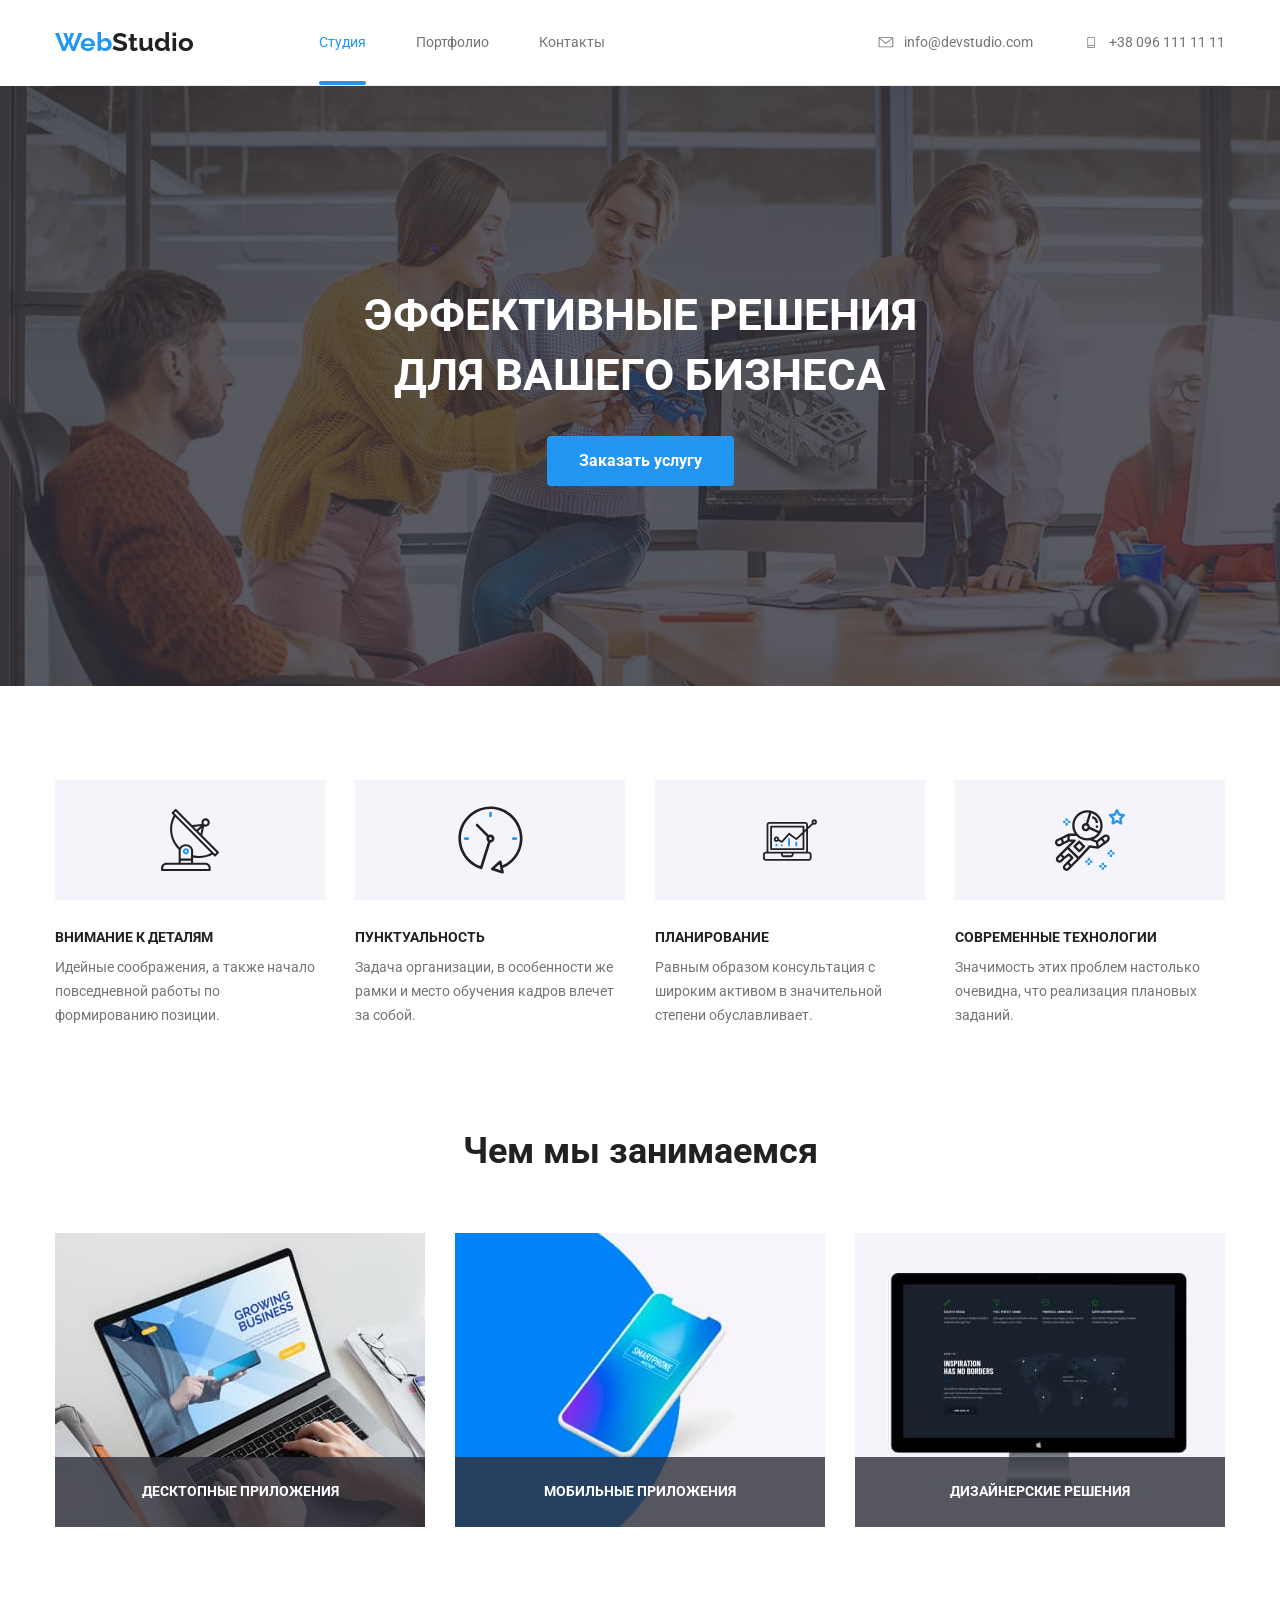
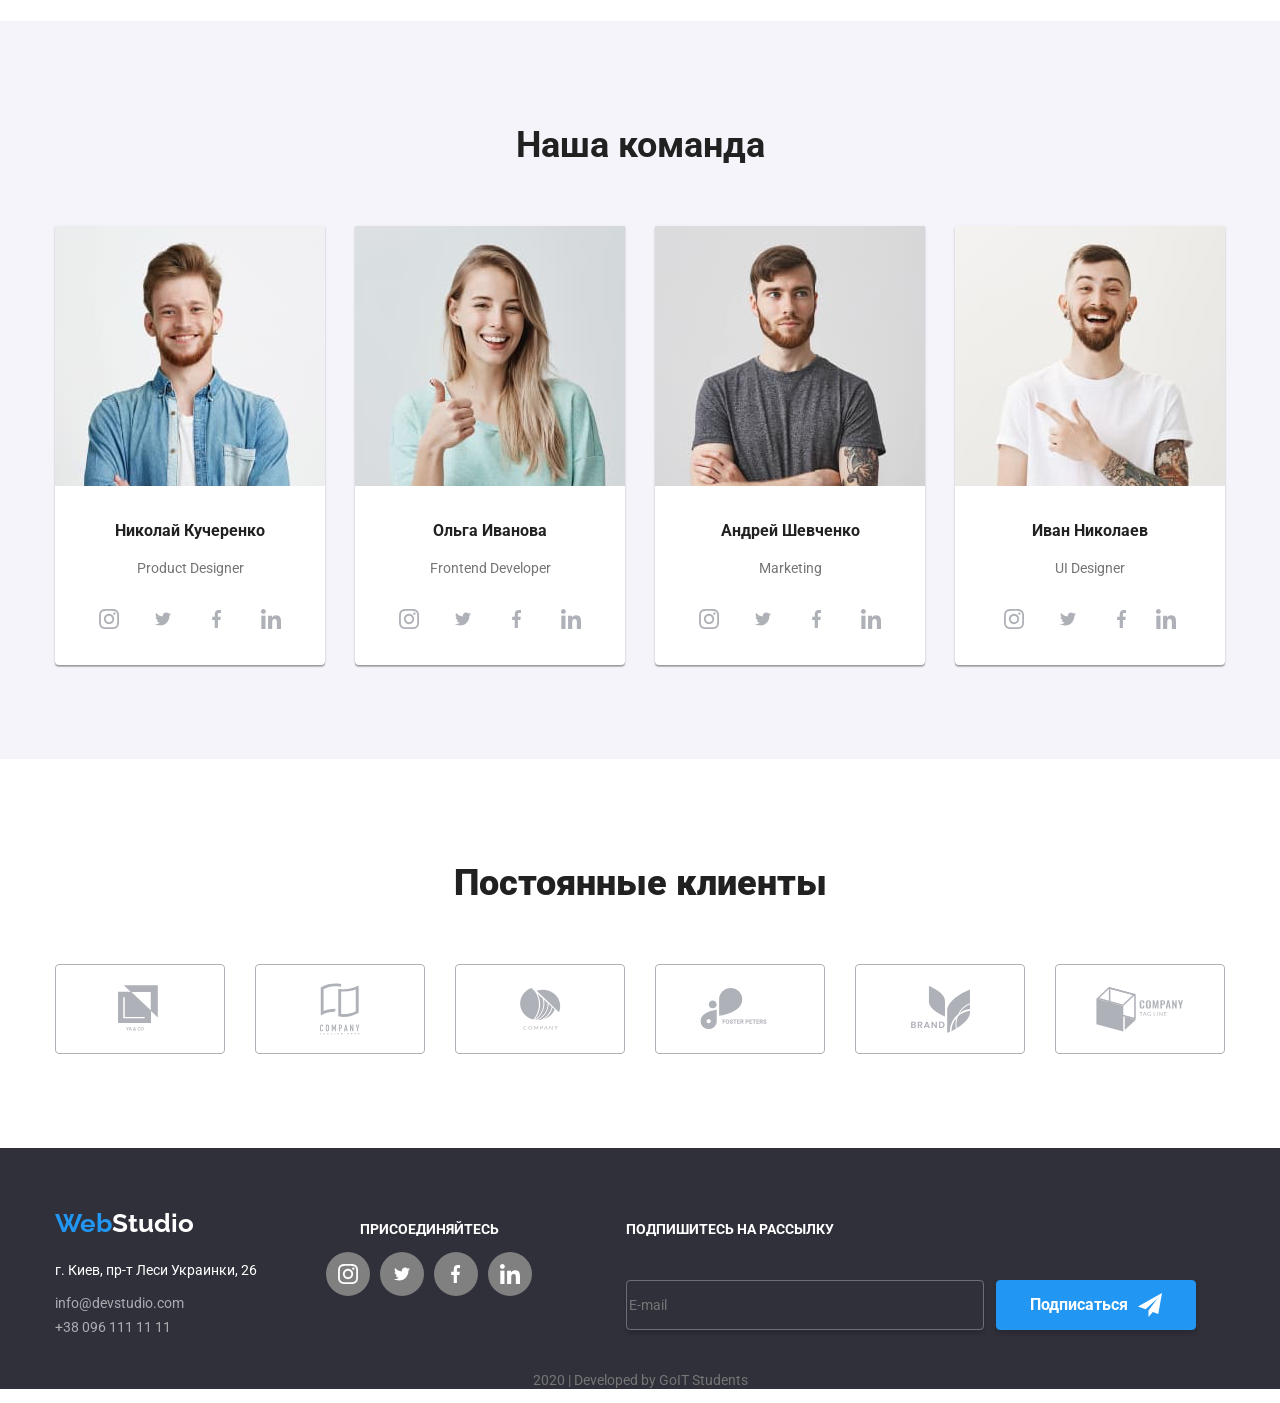
==== index.html @ fdffeb25 "Форма в футере Добавляет форму в футере" ====
<!DOCTYPE html>
<html lang="en">
<head>
<meta charset="UTF-8">
<title>Web Studio</title>

<link href="https://fonts.googleapis.com/css2?family=Raleway:wght@700&family=Roboto:wght@400;700&display=swap" rel="stylesheet"> 

<link rel="stylesheet" type="text/css" href="./css/normalize.css">

<link rel="stylesheet" type="text/css" href="./css/styles.css">

</head>
<body>
   <header>
            <div class="container">
                <nav class="main-nav">
                    <a href="#" class="logo-navigac"><span>Web</span>Studio</a>
                    <ul class="site-nav">
                    <li class="item"><a href="#" class="navigac current">Студия</a></li>
                    <li class="item"><a href="./portfolio.html" class="navigac">Портфолио</a></li>
                    <li class="item"><a href="#" class="navigac">Контакты</a></li>
                    </ul>
                  
                      <ul class="adres-nav">
                      <li class="adres-item"><a href ="mailto:info@devstudio.com" class="contact">
                          <svg width="16px" height="11px" class="icon-mail">
                        <use href="./images/symbol-defs.svg#envelope"></use>
                    </svg>
                          info@devstudio.com</a></li>
                      <li class="adres-item"><a href="tel:+380961111111" class="contact">
                          <svg width="16px" height="11px" class="icon-mail">
                        <use href="./images/symbol-defs.svg#smartphone"></use>
                    </svg>+38 096 111 11 11</a></li>
                      </ul>
                   
                </nav>
            </div>
  </header>


 <main>
    <section class="shapka">
        <h1 class="baner">Эффективные решения<br>для вашего бизнеса</h1>
        <a href="#" class="btn-start">Заказать услугу</a>
    </section>

                     <!-- наши преимущества -->
        <section> 
            <div class="container">
                <h2 class="title-advantage">Наши преимущества</h2>
                 <ul  class="advantages">
                    <li class="list-advantages">
                     <div class="fon-advantage">
                         <svg width="62px" height="70px">
                             <use href="./images/symbol-defs.svg#antenna"></use>
                         </svg>
                     </div>    
                    <p class="zaglawn title-advantages">Внимание к деталям</p>
                     <p class="text-pole">Идейные соображения,
                     а также начало повседневной работы по формированию позиции.
                     </p>
                    </li>
                    <li class="list-advantages">
                        <div class="fon-advantage">
                            <svg width="67px" height="70px">
                                <use href="./images/symbol-defs.svg#clock">
                                </use>
                            </svg>
                        </div>
                    <p class="zaglawn title-advantages">Пунктуальность</p>
                    <p class="text-pole">Задача организации,
                     в особенности же рамки и место обучения кадров влечет за собой.
                     </p>
                    </li>
                    <li class="list-advantages">
                        <div class="fon-advantage">
                            <svg width="70px" height="54px">
                                <use href="./images/symbol-defs.svg#diagram"></use>
                            </svg>
                        </div>
                     <p class="zaglawn title-advantages">Планирование</p>
                    <p class="text-pole">Равным образом консультация
                     с широким активом в значительной степени обуславливает.
                    </p>
                    </li>
                    <li class="list-advantages">
                        <div class="fon-advantage">
                            <svg width="70px" height="70px">
                                <use href="./images/symbol-defs.svg#astronaut"></use>
                            </svg>

                        </div>
                    <p class="zaglawn title-advantages">Современные технологии</p>
                     <p class="text-pole">Значимость этих проблем настолько очевидна,
                     что реализация плановых заданий.</p>
                     </li>
                 </ul>
            </div>     
        </section>
    
               
    <div class="container">
        <section class="rabota">
            <p class="title-section"><strong>Чем мы занимаемся</strong></p>
            <ul class="works">
           <li class="works-list">
                <img src="images/destop.jpg" alt="desktop"/>
                <h2 class="works-title">Десктопные приложения</h2>
            </li>  
            <li class="works-list">            
                <img src="images/mobi.jpg" alt="mobi"/>
                <h2 class="works-title">Мобильные приложения</h2>
            </li>
            <li class="works-list">
                <img src="images/dizain.jpg" alt="dizain">
                <h2 class="works-title">Дизайнерские решения</h2>
            </li>
            </ul>
        </section>    
    </div>
   
             <!--Сотрудники команда-->
        <section class="komanda">
            <p class="title-section"><strong>Наша команда</strong></p>
        <div class="container">
            <ul class="partner">
                <li class="partner-list">  
                    <div class="fon-partner">
                    <img src="images/djon.jpg" alt="Николай Кучеренко"/>
                    <h3 class="title-partner">Николай Кучеренко</h3>
                    <p class="social-links">Product Designer</p>
                       <ul class="seti">
                           <li class="partner-seti"><a href="#" class="fon-s">
                            <svg width="20px" height="20px" class="icon-partner">
                                <use href="./images/symbol-defs.svg#instagram"></use>
                            </svg>
                           </a></li>
                           <li class="partner-seti"><a href="#" class="fon-s"><svg width="20px" height="16px" class="icon-partner">
                            <use href="./images/symbol-defs.svg#twitter"></use>
                        </svg></a></li>
                           <li class="partner-seti"><a href="#" class="fon-s">
                            <svg width="10px" height="20px" class="icon-partner">
                                <use href="./images/symbol-defs.svg#facebook"></use>
                            </svg>
                           </a></li>
                           <li class="partner-seti"><a href="#" class="fon-s">
                            <svg width="20px" height="20px" class="icon-partner">
                                <use href="./images/symbol-defs.svg#linkedin"></use>
                            </svg>
                           </a></li>
                       </ul>
                    </div>
                </li>


                <li class="partner-list">
                    <div class="fon-partner">
                        <img src="images/marta.jpg" alt="Ольга Иванова"/>
                    <h3 class="title-partner">Ольга Иванова</h3>
                     <p class="social-links">Frontend Developer</p>
                     <ul class="seti">
                        <li class="partner-seti"><a href="#" class="fon-s">
                         <svg width="20px" height="20px" class="icon-partner">
                             <use href="./images/symbol-defs.svg#instagram"></use>
                         </svg>
                        </a></li>
                        <li class="partner-seti"><a href="#" class="fon-s"><svg width="20px" height="16px" class="icon-partner">
                         <use href="./images/symbol-defs.svg#twitter"></use>
                     </svg></a></li>
                        <li class="partner-seti"><a href="#" class="fon-s">
                         <svg width="10px" height="20px" class="icon-partner">
                             <use href="./images/symbol-defs.svg#facebook"></use>
                         </svg>
                        </a></li>
                        <li class="partner-seti"><a href="#" class="fon-s">
                         <svg width="20px" height="20px" class="icon-partner">
                             <use href="./images/symbol-defs.svg#linkedin"></use>
                         </svg>
                        </a></li>
                    </ul>
                    </div>
                </li>   
                <li class="partner-list">            
                <div class="fon-partner">
                    <img src="images/robert.jpg" alt="Андрей Шевченко"/>
                <h3 class="title-partner">Андрей Шевченко</h3>
                <p class="social-links">Marketing</p>
                <ul class="seti">
                    <li class="partner-seti"><a href="#" class="fon-s">
                     <svg width="20px" height="20px" class="icon-partner">
                         <use href="./images/symbol-defs.svg#instagram"></use>
                     </svg>
                    </a></li>
                    <li class="partner-seti"><a href="#" class="fon-s"><svg width="20px" height="16px" class="icon-partner">
                     <use href="./images/symbol-defs.svg#twitter"></use>
                 </svg></a></li>
                    <li class="partner-seti"><a href="#" class="fon-s">
                     <svg width="10px" height="20px" class="icon-partner">
                         <use href="./images/symbol-defs.svg#facebook"></use>
                     </svg>
                    </a></li>
                    <li class="partner-seti"><a href="#" class="fon-s">
                     <svg width="20px" height="20px" class="icon-partner">
                         <use href="./images/symbol-defs.svg#linkedin"></use>
                     </svg>
                    </a></li>
                </ul>
                </div>
                </li>
                <li class="partner-list">
                <div class="fon-partner">
                    <img src="images/martin.jpg" alt="Иван Николаев"/>
                <h3 class="title-partner">Иван Николаев</h3>
                <p class="social-links">UI Designer</p>
                <ul class="seti">
                    <li class="partner-seti">
                        <a href="#" class="fon-s">
                     <svg width="20px" height="20px">
                         <use href="./images/symbol-defs.svg#instagram"></use>
                     </svg>
                    </a></li>
                    <li class="partner-seti"><a href="#" class="fon-s"><svg width="20px" height="16px">
                     <use href="./images/symbol-defs.svg#twitter"></use>
                 </svg></a></li>
                    <li class="partner-seti"><a href="#" class="fon-s">
                     <svg width="10px" height="20px">
                         <use href="./images/symbol-defs.svg#facebook"></use>
                     </svg>
                    </a></li>
                    <li class="partnerseti"><a href="#" class="fon-s">
                     <svg width="20px" height="20px">
                         <use href="./images/symbol-defs.svg#linkedin"></use>
                     </svg>
                    </a></li>
                </ul>
                </div>
                </li>
            </ul>       
        </div>
        </section>


     <section class="klientu">
       <h4 class="title-section"><strong>Постоянные клиенты</strong></h4>
       <div class="container">
        <ul class="klientu-list">
            <li class="klientu-items"><a href="#" class="border-klientu"><svg width="44px" height="49px" class="color-klientu">
                <use href="./images/symbol-defs.svg#logo-1"></use>
            </svg>
            </a></li>
            <li class="klientu-items"><a href="#" class="border-klientu">
                <svg width="40px" height="52px" class="color-klientu">
                    <use href="./images/symbol-defs.svg#logo-2"></use>
                </svg>
            </a></li>
            <li class="klientu-items"><a href="#" class="border-klientu">
                <svg width="41px" height="42px" class="color-klientu">
                    <use href="./images/symbol-defs.svg#logo-3"></use>
                </svg>
            </a></li>
            <li class="klientu-items"><a href="#" class="border-klientu">
                <svg width="80px" height="42px" class="color-klientu">
                <use href="./images/symbol-defs.svg#logo-4"></use>
            </svg></a></li>
            <li class="klientu-items"><a href="#" class="border-klientu">
                <svg width="59px" height="47px" class="color-klientu">
                    <use href="./images/symbol-defs.svg#logo-5"></use>
                </svg>
            </a></li>
            <li class="klientu-items"><a href="#" class="border-klientu">
                <svg width="88px" height="45px" class="color-klientu">
                    <use href="./images/symbol-defs.svg#logo-6"></use>
                </svg>
            </a></li>
        </ul>
       </div>
                
    </section>
 </main>

     <footer>

    <div class="container">

    <div class="container-foter">
        <div>
               <a href="#" class="logo-footer"><span>Web</span>Studio</a>
        <address>
                <p class="podval">г. Киев, пр-т Леси Украинки, 26</p>
            <ul class="link-footer">
                <li><a href ="mailto:info@devstudio.com" class="adres-footer">info@devstudio.com</a>
                </li>    
                <li><a href="tel:+380961111111" class="adres-footer" >+38 096 111 11 11</a>
               </li>
            </ul>
        </address>
        </div>
            
        <div class="prisoedinenie">
            <p class="zaglawn">присоединяйтесь</p>
            <ul class="seti-footer">
                <li class="soc-seti"><a href="#" aria-label="instagram" class="link-seti">
                    <svg width="20px" height="20px" class="footer-seti">
                        <use href="./images/symbol-defs.svg#instagram"></use>
                    </svg>
                </a></li>
                <li class="soc-seti"><a href="#" aria-label="Twitter" class="link-seti"><svg width="20px" height="16px" class="footer-seti">
                    <use href="./images/symbol-defs.svg#twitter"></use>
                </svg></a></li>
                <li class="soc-seti"><a href="#" aria-label="Facebook" class="link-seti">
                    <svg width="10px" height="20px" class="footer-seti">
                        <use href="./images/symbol-defs.svg#facebook"></use>
                    </svg>
                </a></li>
                <li class="soc-seti"><a href="#" aria-label="linkedin" class="link-seti">
                    <svg width="20px" height="20px" class="footer-seti">
                        <use href="./images/symbol-defs.svg#linkedin"></use>
                    </svg>
                </a></li>
              </ul>
        </div>
        
    <div class="subscription">
        <p class="zaglawn">подпишитесь на рассылку</p>
        <p>
            <form class="footer-form">
                <input type="email" name="mail" id="mail" autocomplete="on" placeholder="E-mail" class="imput-mail">
                <button type="submit" class="button-form">Подписаться
                    <svg width="24px" height="24px" class="icon-form">
                        <use href="./images/symbol-defs.svg#icon-send"></use>
                    </svg>
                </button>
                
            </form>
            </p>
    </div>
            
        
      </div>
    </div>
          
            <p class="copirayt">2020 | Developed by GoIT Students</p>
    </footer>

 </body>
</html>
---- css/styles.css ----
:root {
    --primary-text-color: #212121;
    --primery-fon: #FFFFFF;
    --stile-text-color: #757575;
    --color-fon-button: #F5F4FA;
     --button-text-activ:#FFFFFF;
    --activ-button-color: #2196F3;
    --activ-text-color:  #2196F3;
    --footer-fon-color: #2F303A;
    --footer-text-color: #FFFFFF;
    --logo-color: #2196F3;
    --section-komanda-color: #F5F4FA;
    --color-adress-footer: rgba(255, 255, 255, 0.6);
    --text-fon: rgba(47, 48, 58, 0.8);  
    --color-zagolovka: #FFFFFF;
    --color-border: #EEEEEE;}
html {box-sizing: border-box;}
*, *::before, *::after {box-sizing: inherit;}


body { color: var(--primary-text-color);
font-family: Roboto, sans-serif;
font-size: 14px;
background-color: var(--primery-fon);
}


li {list-style: none;
    margin-left: 0;}

/*navigac*/

.navigac:hover, .navigac:focus,
.contact:hover, .contact:focus
{color: var(--activ-text-color);
fill: var(--activ-text-color)
     }

.site-nav .current {color: var(--activ-text-color);}  
  


.contact {display: flex;
    align-items: center;
    color: var(--stile-text-color);
    line-height: 1.14;
    fill: var(--stile-text-color);
    transition: fill 250ms cubic-bezier(0.4, 0, 0.2, 1),
    color 250ms cubic-bezier(0.4, 0, 0.2, 1);
           }
/*aktivnaya ssulka*/


.current:after {
   content: '';
position: absolute;
line-height: 80px;
bottom: 0;
left: 0;
width: 100%;
height: 4px;
background-color: var(--activ-text-color);
border-radius: 2px;}




.container {
    width: 1200px;
    margin-left: auto;
    margin-right: auto;
    padding-left: 15px;
    padding-right: 15px;
   }

/*ссылки навигации*/
.main-nav {display: flex;
align-items: center;
border-bottom: 1px solid #ECECEC;
}

img {display: block;}

span {color: var(--logo-color);}

/*nash logotip*/
.logo-navigac {font-family: Raleway, cursive;
    font-size: 26px;
    font-weight: bold;
    line-height: 1.19;
margin-right: 85px;}    


.site-nav {display: flex;
margin-top: 0;
margin-bottom: 0;
}


.site-nav .item + .item { margin-left: 50px;}

/* menu */ 
.navigac {
    position: relative;
    display: block;
    padding-top: 32px;
    padding-bottom: 32px;
    margin-top: 0;
    margin-bottom: 0;
    color: var(--stile-text-color);
line-height: 1.5;
transition: color 250ms cubic-bezier(0.4, 0, 0.2, 1);}

.adres-nav {display: flex;
margin-left: auto;
}

.adres-nav .adres-item + .adres-item {margin-left: 50px;}
.icon-mail {margin-right: 10px;}





.shapka {  max-width: 1600px;
    height: 600px;
    margin-left: auto; 
    margin-right: auto;
        text-align: center;
        background-image: linear-gradient(to right, rgba(47, 48, 58, 0.8), rgba(47, 48, 58, 0.8)), url(../images/Header.jpg);
        background-repeat: no-repeat;
        background-color: gray;
           }  



.baner {padding-top: 200px;
  margin-top: 0;
  margin-bottom: 0;
    font-size: 44px;
    line-height: 1.36;
    color: var(--button-text-activ);
    text-transform: uppercase;
   }   
 

     /*centralnaya knopka*/  
.btn-start {
display: inline-block;
background-color: var(--activ-button-color);
border-radius: 4px;
color: var(--footer-text-color);
padding: 10px 32px;
font-size: 16px;
font-weight: 700;
line-height: 1.9;
margin-top: 30px;
margin-bottom: 200px;}   


/* 4 preimyshestva */
.advantages {display: flex;
    padding-top: 94px;
    padding-left: 0;
justify-content: center;
margin: 0;}

.advantages .list-advantages + .list-advantages{ margin-left: 30px;}

.list-advantages {width: 270px; }

.fon-advantage {display: flex;
    height: 120px;
background-color: #F5F4FA;
align-items: center;
justify-content: center;}





.title-advantages {margin-top: 30px;
    margin-bottom: 0;
}

.zaglawn {
    font-weight: 700;
    text-transform: uppercase;
    line-height: 1.14;
          }

.text-pole {
            line-height: 1.7;
        color: var(--stile-text-color);
        margin-top: 10px;
        margin-bottom: 0;
         }          


/* fon 3 elementov na preimyshestvax*/
.rabota {text-align: center;}

.title-section   {
    margin-top: 94px;
    margin-bottom: 50px;

    font-size: 36px;
       display: inline-block;
    line-height: 1.7;
    }   

.works { display: flex; justify-content: center;
padding-left: 0;
margin-top: 0;
margin-bottom: 94px;}


.works .works-list + .works-list {margin-left: 30px;}

.works-list {
    width: 370px;
    position: relative;
}


.works-title {
    position: absolute;
    bottom: 0;
    color: var(--button-text-activ);
    background-color: var(--text-fon);
   padding-top: 27px;
padding-bottom: 27px;
width: 100%;
margin: 0;
text-transform: uppercase;
font-weight: 700;
line-height: 1.14;
font-size: 14px;
}

/* komanda 4 elementa*/

.komanda {background-color: var(--section-komanda-color);
 text-align: center; }

.partner {display: flex;
    justify-content: center;
  padding-bottom: 94px;
margin-top: 0;
margin-bottom: 0;
padding-left: 0;} 

.fon-partner {background-color: var(--primery-fon);
    box-shadow: 0px 2px 1px rgba(0, 0, 0, 0.2), 0px 1px 1px rgba(0, 0, 0, 0.14), 0px 1px 3px rgba(0, 0, 0, 0.12);
    border-radius: 0px 0px 4px 4px;} 

.partner .partner-list + .partner-list {
    margin-left: 30px;
}

.title-partner { display: inline-block;
    margin-top: 30px;
    margin-bottom: 0;
    
font-size: 16px;
line-height: 1.9;}

.social-links { margin-top: 10px;
    margin-bottom: 16px;
     line-height: 1.8; 
    color: var(--stile-text-color);}

.seti {display: flex;
     padding-left: 0;
     padding-bottom: 24px;
    justify-content: center;}
.seti .partner-seti + .partner-seti {margin-left: 10px;}

.fon-s {display: flex;
    height: 44px;
    width: 44px;
    background-color: inherit;
    background-size: 20px;
    background-repeat: no-repeat;
    background-position: center;
    border-radius: 50%;
   justify-content: center;
align-items: center;
fill: #AFB1B8;
transition: background-color 250ms cubic-bezier(0.4, 0, 0.2, 1),
fill 250ms cubic-bezier(0.4, 0, 0.2, 1);}

.fon-s:hover,
.fon-s:focus {background: var(--activ-button-color);
fill: #FFFFFF;}

/*.fon-s {fill: #AFB1B8;}*/


/* postoyannue klientu */

.klientu {text-align: center;}

.klientu-list {display: flex;
     margin-top: 0;
margin-bottom: 94px;
padding-left: 0;
justify-content: center;}

.klientu-list .klientu-items + .klientu-items {margin-left: 30px;}

.border-klientu {
    fill: #afb1b8;
    display: flex;
    width: 170px;
height: 90px;
border: 1px solid #AFB1B8;
border-radius: 4px;
justify-content: center;
align-items: center;
transition: fill 250ms cubic-bezier(0.4, 0, 0.2, 1);
}
.border-klientu:hover,
.border-klientu:focus {
    border: 1px solid var( --activ-text-color);
    fill: var( --activ-text-color);}



/* footer*/
footer {font-family: Roboto;
    color: var(--footer-text-color);
    background-color: var(--footer-fon-color);
     font-size: 14px;
  line-height: 1.19;
  padding-top: 60px;
      }

.container-foter {display: flex;
}    

address {font-style: inherit;}

.podval {margin-top: 20px;
margin-bottom: 0;
line-height: 1.7;}

.link-footer {padding-left: 0;
    margin-top: 9px;
}
  
/*footer prisoedinenie*/
.prisoedinenie {margin-left: 69px;
text-align: center;}

.seti-footer {display: flex;
padding-left: 0;}
.seti-footer .soc-seti + .soc-seti {margin-left: 10px;}

.link-seti {
    display: flex;
    height: 44px;
    width: 44px;
    background-color: gray;
    background-size: 20px;
    background-repeat: no-repeat;
     border-radius: 50%;
     justify-content: center;
     align-items: center;
     transition: background-color 250ms cubic-bezier(0.4, 0, 0.2, 1);
     }
  
.link-seti:hover {
    background-color: var(--activ-button-color);}


.logo-footer {
    color: var(--footer-text-color);
    font-family: Raleway;
    font-style: normal;
    font-weight: bold;
    font-size: 26px;
   }

.adres-footer {color: var(--color-adress-footer) ; 
    line-height: 1.7; 
         } 

.soc-seti > a {color: var(--color-adress-footer);}

.footer-seti {fill: #FFFFFF}
 
.copirayt {
       color: var(--stile-text-color); 
text-align: center;
}

/*  subscription  footer*/

.footer-form {
    display: flex;
    justify-content: center;
    align-items: center;}

.subscription
{display: flex;
flex-direction: column;
margin-left: 94px;}

.button-form {display: flex;
    width: 200px; height: 50px;
    font-size: 16px;
    font-weight: 700;
color: var(--button-text-activ) ;
 background-color: var(--activ-button-color);
 border: 1px solid var(--activ-button-color);
border-radius: 4px; 
align-items: center;
justify-content: center;
box-shadow: 0px 4px 4px rgba(0, 0, 0, 0.15);}




.imput-mail {
    width: 358px;
    height: 50px;
    background-color: inherit;
border: 1px solid rgba(255, 255, 255, 0.3);
border-radius: 4px;
box-shadow: 0px 4px 4px rgba(0, 0, 0, 0.15);
margin-right: 12px;
color: var(--button-text-activ);
}

.icon-form {margin-left: 10px;}

      /* Vkladka Portfolio*/



.button 
        {display: inline-block;
        background-color: var(--color-fon-button);
        border-radius: 4px;
         padding: 6px 22px;
         font-size: 16px;
         font-weight: 500;
         line-height: 1.6;
        transition:  background-color  250ms cubic-bezier(0.4, 0, 0.2, 1),
        color 250ms cubic-bezier(0.4, 0, 0.2, 1);}

.button:hover,
.button:focus {
    background-color: var(--activ-button-color);
    color: var(--button-text-activ);
           }         

.vse-knopki{display: flex;
justify-content: center;
margin-bottom: 50px;
margin-top: 0;
margin-top: 94px;}

.vse-knopki .list-vse + .list-vse {margin-left: 8px;}

.title-galeri, .title-advantage {margin: 0;
height: 0;
color: transparent;}

.galeri {display: flex;
    flex-wrap: wrap;
    padding-left: 0;
    margin-top: 0;
    margin-bottom: 94px;
    justify-content: center;
}

.galeri-list {
    position: relative;
    width: 370px;
margin-bottom: 30px;
margin-right: 30px;
}



.galeri-list:nth-child(3n) {margin-right: 0;}
.galeri-list:nth-last-child(-n+3) {margin-bottom: 0;}

.cart-content {  
     border-bottom: 1px solid var(--color-border);
     border-left: 1px solid var(--color-border);
     border-right: 1px solid var(--color-border);
     padding: 20px 24px;  }

     

.cart-content:hover {
    box-shadow: 1px 4px 6px rgba(0, 0, 0, 0.16), 0px 4px 4px rgba(0, 0, 0, 0.06), 0px 1px 1px rgba(0, 0, 0, 0.12);}



.image-container {
    width: 370px;
    position: relative;
    overflow: hidden;
    
}

.text-box {
      position: absolute;
    left: 0;
   top: 100%;
   margin: 0;
   width: 100%;
   height: 100%;
   padding: 63px 24px;
   bottom: 0;
   color:#FFFFFF;
   background-color: #2196F3;
font-size: 18px;
font-weight: normal;
line-height: 1.56;
transition: transform 250ms cubic-bezier(0.4, 0, 0.2, 1);
}

.title-box {margin-top: 0;
    margin-bottom: 4px;
    font-size: 18px;
    line-height: 2;
        }



.galeri-link:hover .text-box {transform: translateY(-100%);} 
    
    
.subtitle {margin-top: 0;
    margin-bottom: 0;
     line-height: 1.9;
       color: var(--stile-text-color);
font-size: 16px;
font-weight: normal;}
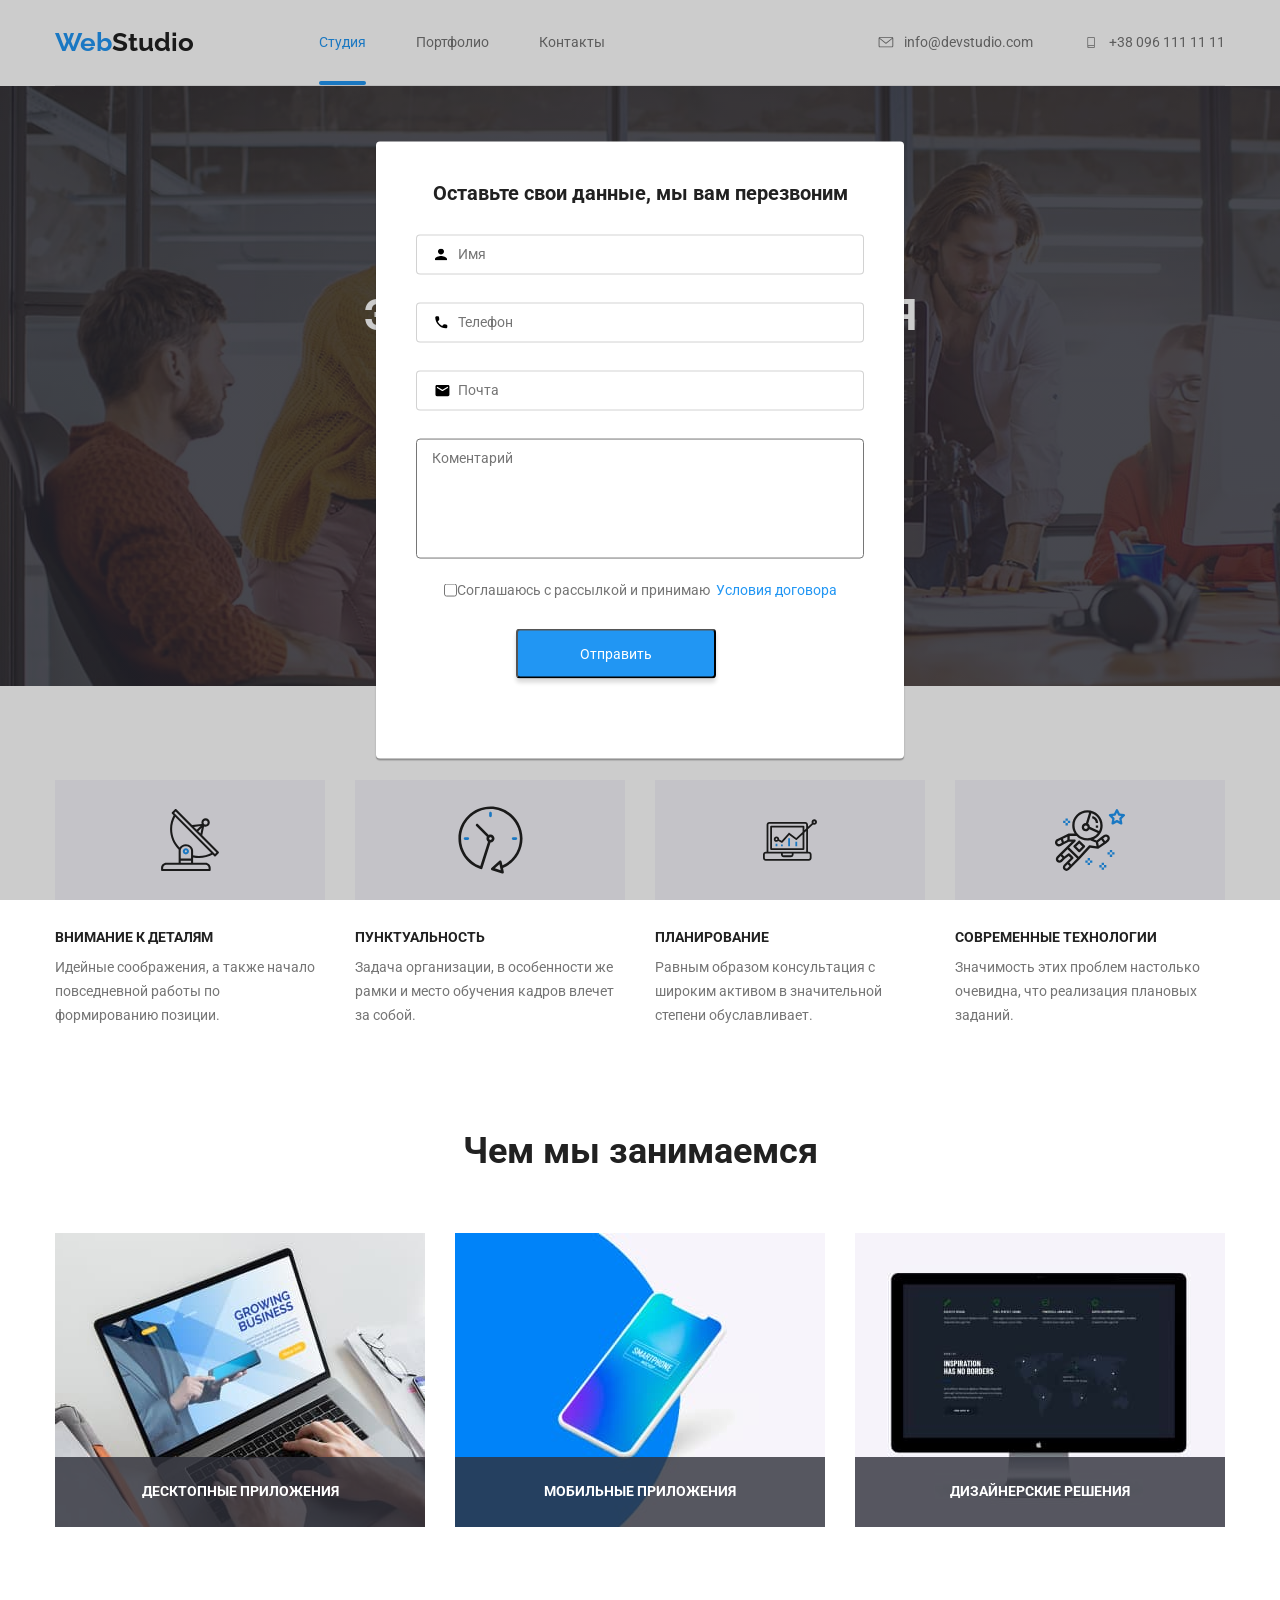
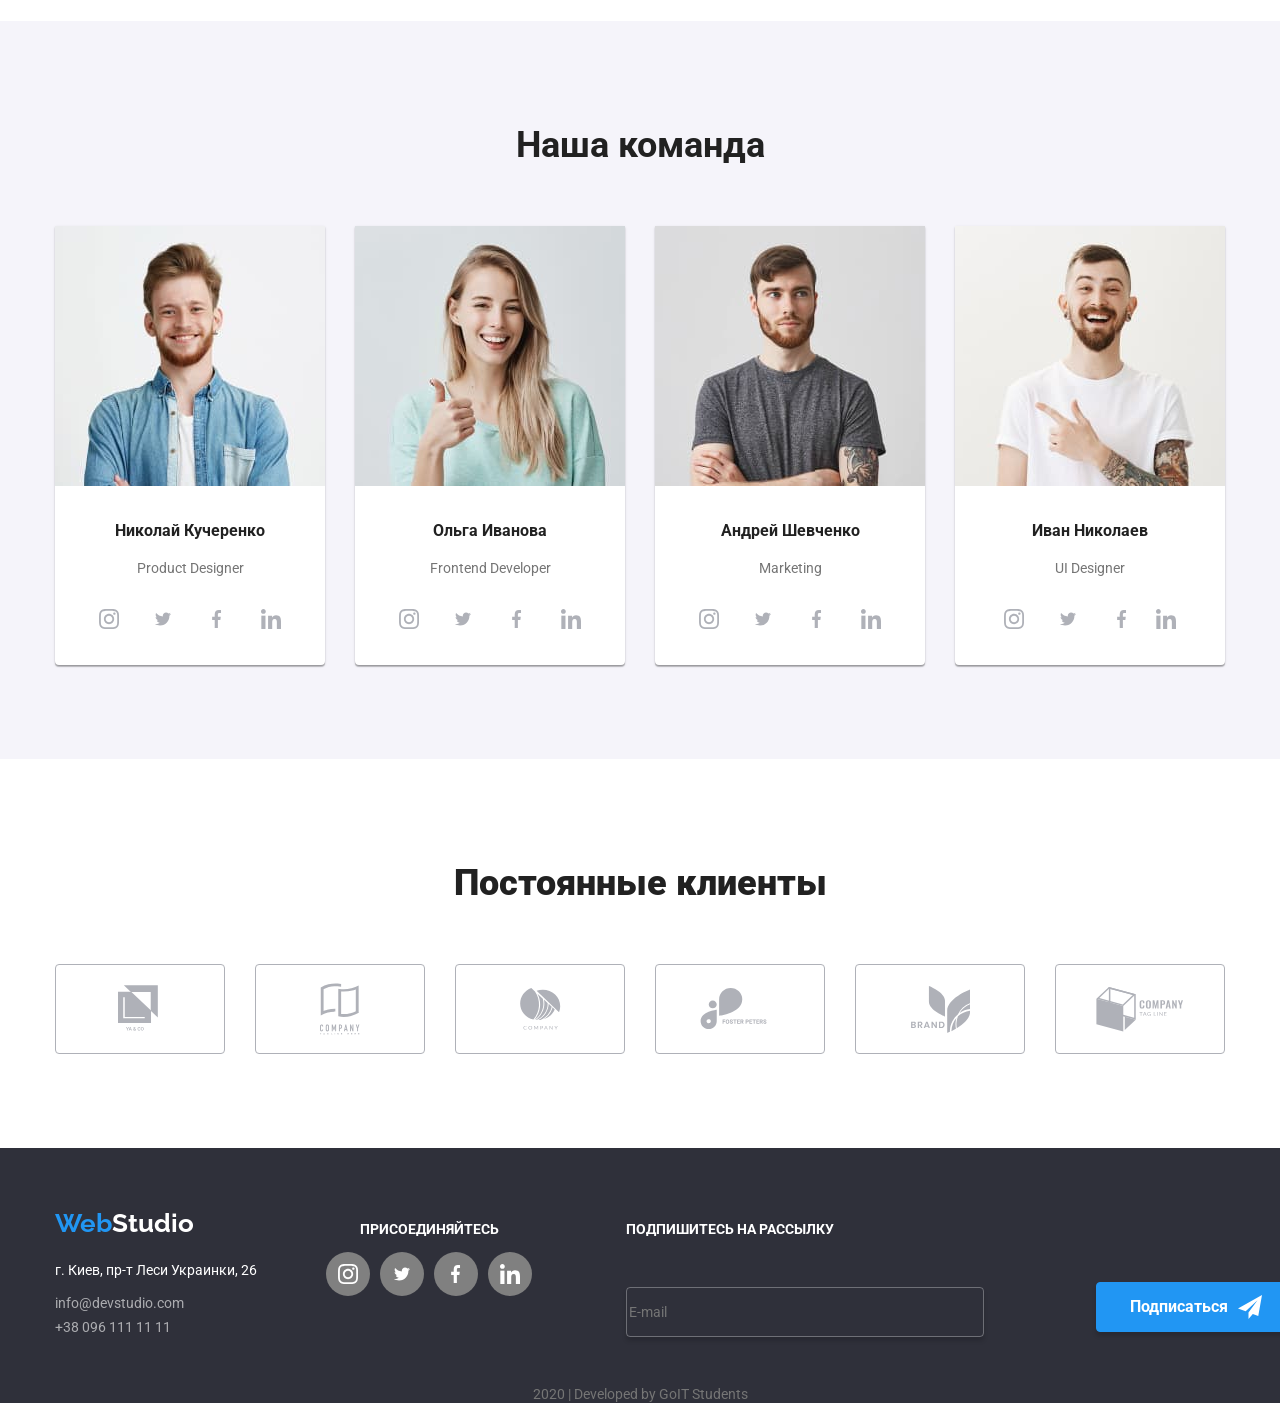
==== commit 67edd2f3: "Вариант 1 модальное окно" ====
--- a/index.html
+++ b/index.html
@@ -44,6 +44,62 @@
         <h1 class="baner">Эффективные решения<br>для вашего бизнеса</h1>
         <a href="#" class="btn-start">Заказать услугу</a>
     </section>
+
+    <!-- Modalnoe okno-->
+<div class="backdrop">
+    <div class="modal">
+        <b class="modal-title">Оставьте свои данные, мы вам перезвоним</b>
+        <div class="form">
+            <form>
+                <input type="text" name="name" id="name" class="input-form" placeholder=" ">
+                <label for="name" class="label-form">Имя</label>
+                <svg width="12px" height="12px" class="icon-modal">
+                    <use href="./images/symbol-defs.svg#name"></use>
+                </svg>
+            </form>
+        </div>
+               
+         <div class="form">
+                <form>
+                     <input type="tel" name="tel" id="tel" class="input-form" placeholder=" ">
+                     <label for="tel" class="label-form">Телефон</label>
+                     <svg width="13px" height="13px" class="icon-modal">
+                         <use href="./images/symbol-defs.svg#tel"></use>
+                     </svg>
+                </form>
+            </div>
+        
+           <div class="form">
+            <form>
+                <input type="email" name="mail" id="mail" class="input-form" placeholder=" "> 
+                <label for="mail" class="label-form">Почта</label>
+                <svg width="15px" heigth="12px" class="icon-modal">
+                    <use href="./images/symbol-defs.svg#mail"></use>
+                </svg>
+            </form>
+           </div>
+        
+          <div class="form-coment">
+            <form>
+                <textarea name="coment" id="coment" class="coment" placeholder=" "></textarea>
+                <label for="coment" class="label-coment">Коментарий</label>
+            </form>
+          </div>
+             
+           <div class="dogovor">
+            <input type="checkbox" name="terms" value="terms" id="terms">
+            <label for="terms">Соглашаюсь с рассылкой и принимаю <a href="">Условия договора</a></label>
+           </div>
+
+           <button type="submit">Отправить</button>
+       
+
+    </div>
+
+</div>
+
+
+
 
                      <!-- наши преимущества -->
         <section> 
@@ -323,7 +379,7 @@
         
     <div class="subscription">
         <p class="zaglawn">подпишитесь на рассылку</p>
-        <p>
+        <div>
             <form class="footer-form">
                 <input type="email" name="mail" id="mail" autocomplete="on" placeholder="E-mail" class="imput-mail">
                 <button type="submit" class="button-form">Подписаться
@@ -331,9 +387,8 @@
                         <use href="./images/symbol-defs.svg#icon-send"></use>
                     </svg>
                 </button>
-                
             </form>
-            </p>
+        </div>
     </div>
             
         
@@ -343,5 +398,22 @@
             <p class="copirayt">2020 | Developed by GoIT Students</p>
     </footer>
 
+    <!-- Cкрипт дл проверки в консоле-->
+    <script>
+        (() => {
+          document
+            .querySelector('.js-speaker-form')
+            .addEventListener('submit', e => {
+              e.preventDefault();
+  
+              new FormData(e.currentTarget).forEach((value, name) =>
+                console.log(`${name}: ${value}`),
+              );
+  
+              e.currentTarget.reset();
+            });
+        })();
+      </script>
+
  </body>
 </html>
--- a/css/styles.css
+++ b/css/styles.css
@@ -13,7 +13,9 @@
     --color-adress-footer: rgba(255, 255, 255, 0.6);
     --text-fon: rgba(47, 48, 58, 0.8);  
     --color-zagolovka: #FFFFFF;
-    --color-border: #EEEEEE;}
+    --color-border: #EEEEEE;
+    --color-modalnoe-okno: rgba(0, 0, 0, 0.2)}
+
 html {box-sizing: border-box;}
 *, *::before, *::after {box-sizing: inherit;}
 
@@ -23,6 +25,120 @@
 font-size: 14px;
 background-color: var(--primery-fon);
 }
+
+/* modalnoe okno */
+
+.backdrop {position: fixed;
+top: 0; left: 0;
+width: 100%;
+height: 100%;
+z-index: 1;
+
+background-color: var(--color-modalnoe-okno);}
+
+.modal {width: 528px;
+background-color: var(--color-zagolovka);
+border-radius: 4px;
+box-shadow: 0px 2px 1px rgba(0, 0, 0, 0.2), 0px 1px 1px rgba(0, 0, 0, 0.14), 0px 1px 3px rgba(0, 0, 0, 0.12);
+position: absolute;
+top: 50%; left: 50%;
+transform: translate(-50%, -50%);
+padding: 40px;
+line-height: 1.14;
+color: var(--stile-text-color);
+}
+
+.dogovor a {color: var(--activ-text-color);
+margin-left: 3px;}
+
+.dogovor {display: flex;
+justify-content: center;
+align-items: center;
+margin-top: 20px;
+}
+
+
+.modal-title {
+    width: 100%;
+    display: inline-block;
+    font-size: 20px;
+line-height: 1.15;
+font-weight: 700;
+text-align: center;
+margin-bottom: 30px;
+color: var(--primary-text-color);}
+
+.form {position: relative; margin-bottom: 28px;}
+
+
+.form-coment {position: relative;
+    margin-bottom: 0;}
+
+
+.label-coment {position: absolute;
+top: 12px; left: 16px;
+transition: transform 250ms cubic-bezier(0.4, 0, 0.2, 1);}
+
+.icon-modal {
+position: absolute;
+top: 50%;
+transform: translateY(-50%);
+transition: fill 250ms cubic-bezier(0.4, 0, 0.2, 1);
+left: 19px;
+}
+
+.input-form:focus ~ .icon-modal {
+    fill: #2196F3;}
+
+
+.input-form {
+    width: 100%; height: 40px;
+    border: 1px solid rgba(33, 33, 33, 0.2);
+    padding-left: 42px;
+    border-radius: 4px;
+    transition: solid 2000ms cubic-bezier(0.4, 0, 0.2, 1);}
+
+.coment {
+    width: 100%; height: 120px;
+    resize: none;
+padding: 12px 16px;
+border-radius: 4px;}
+
+button {
+    width: 200px; height: 50px;
+background-color: var(--activ-button-color);
+color: var(--button-text-activ);
+margin-top: 30px;
+box-shadow: 0px 4px 4px rgba(0, 0, 0, 0.15);
+border-radius: 4px;
+margin-bottom: 40px;
+left: 50%;
+transform: translateX(50%);}
+
+
+/* stavit label v formy i podnimaet pri focuse vverx */
+.label-form {position: absolute;
+    top: 50%;
+    left: 42px;
+    transform: translateY(-50%);
+transition: transform 250ms cubic-bezier(0.4, 0, 0.2, 1),
+color 250ms cubic-bezier(0.4, 0, 0.2, 1),
+}
+
+
+.input-form:focus + .label-form, 
+.input-form:not(:placeholder-shown) + .label-form {color: #2196F3; 
+transform: translateY(-40px);}  
+
+.input-form:focus {border-color: var(--activ-button-color);}
+
+
+.coment:focus + .label-coment,
+.coment:not(:placeholder-shown) + .label-coment {color: var(--activ-button-color);
+transform: translateY(-40px);}
+    
+
+
 
 
 li {list-style: none;
@@ -238,6 +354,8 @@
 font-size: 14px;
 }
 
+
+
 /* komanda 4 elementa*/
 
 .komanda {background-color: var(--section-komanda-color);
@@ -294,7 +412,7 @@
 .fon-s:focus {background: var(--activ-button-color);
 fill: #FFFFFF;}
 
-/*.fon-s {fill: #AFB1B8;}*/
+
 
 
 /* postoyannue klientu */
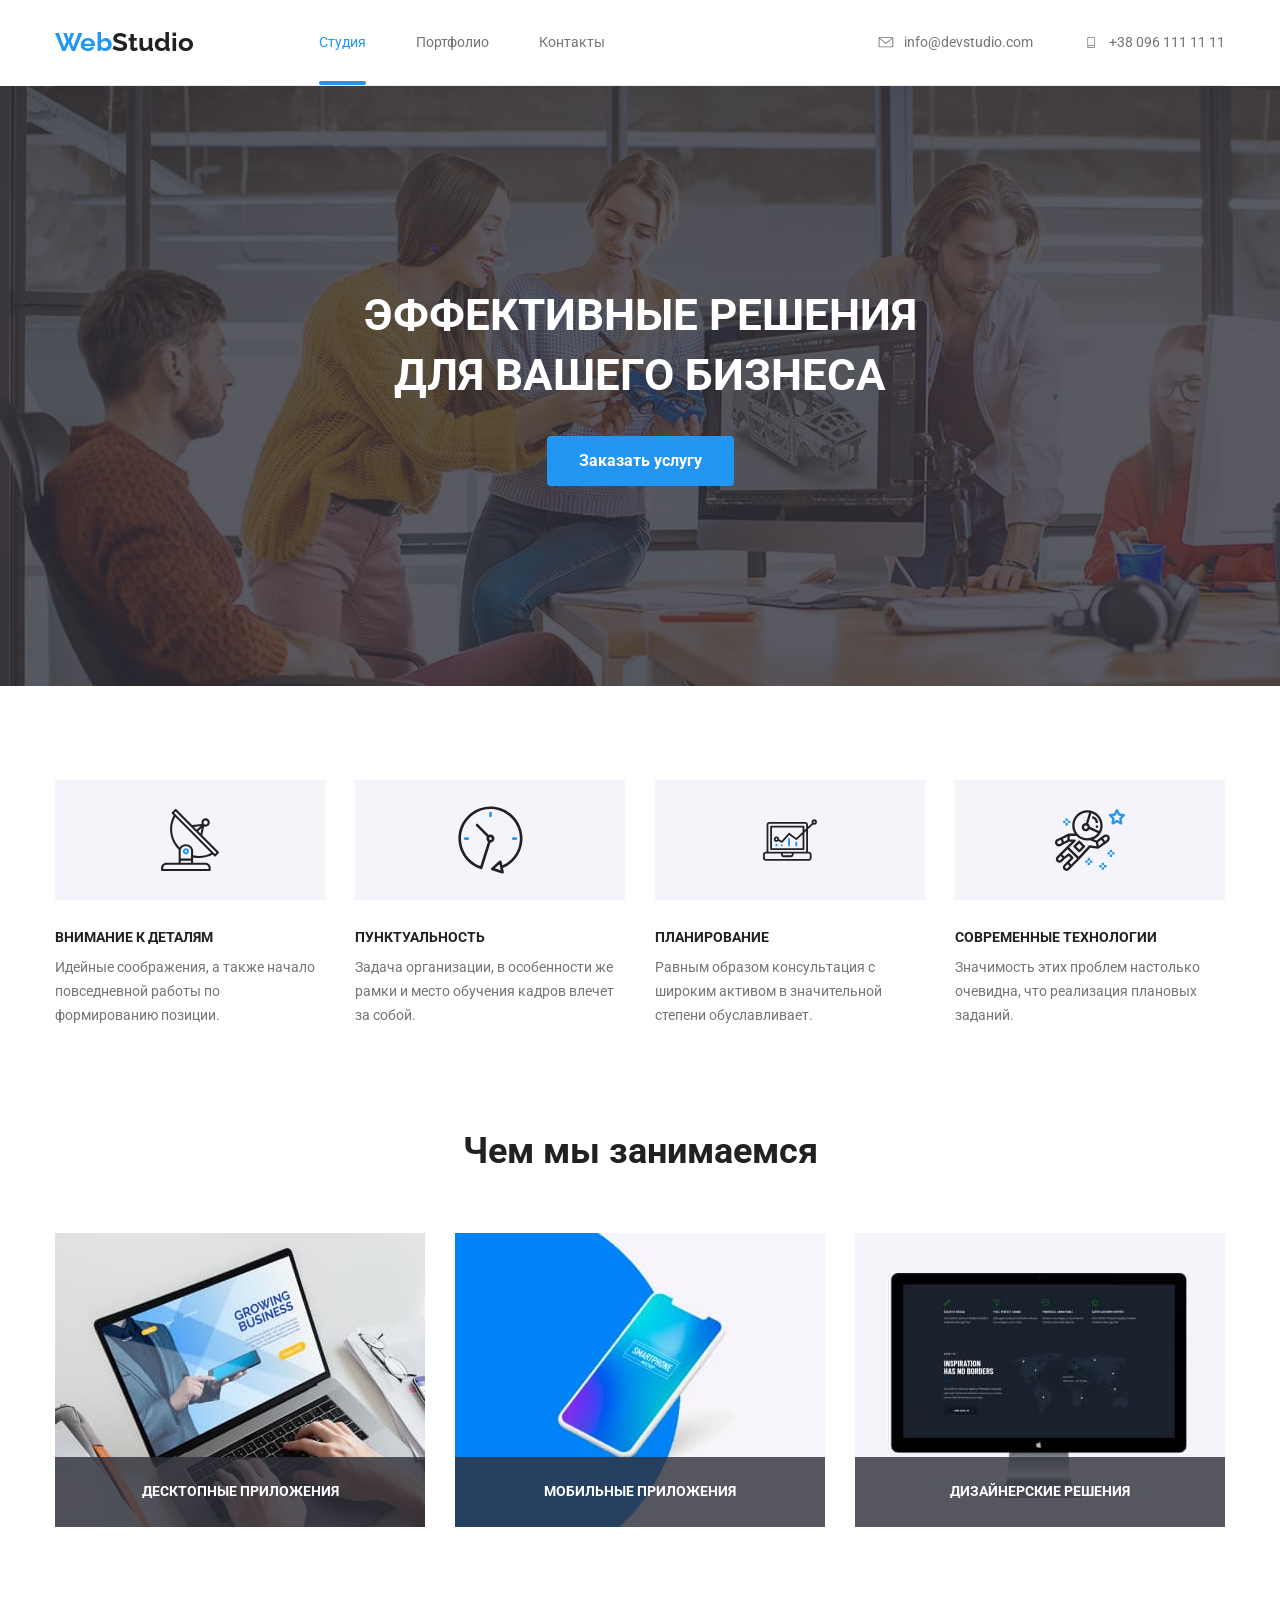
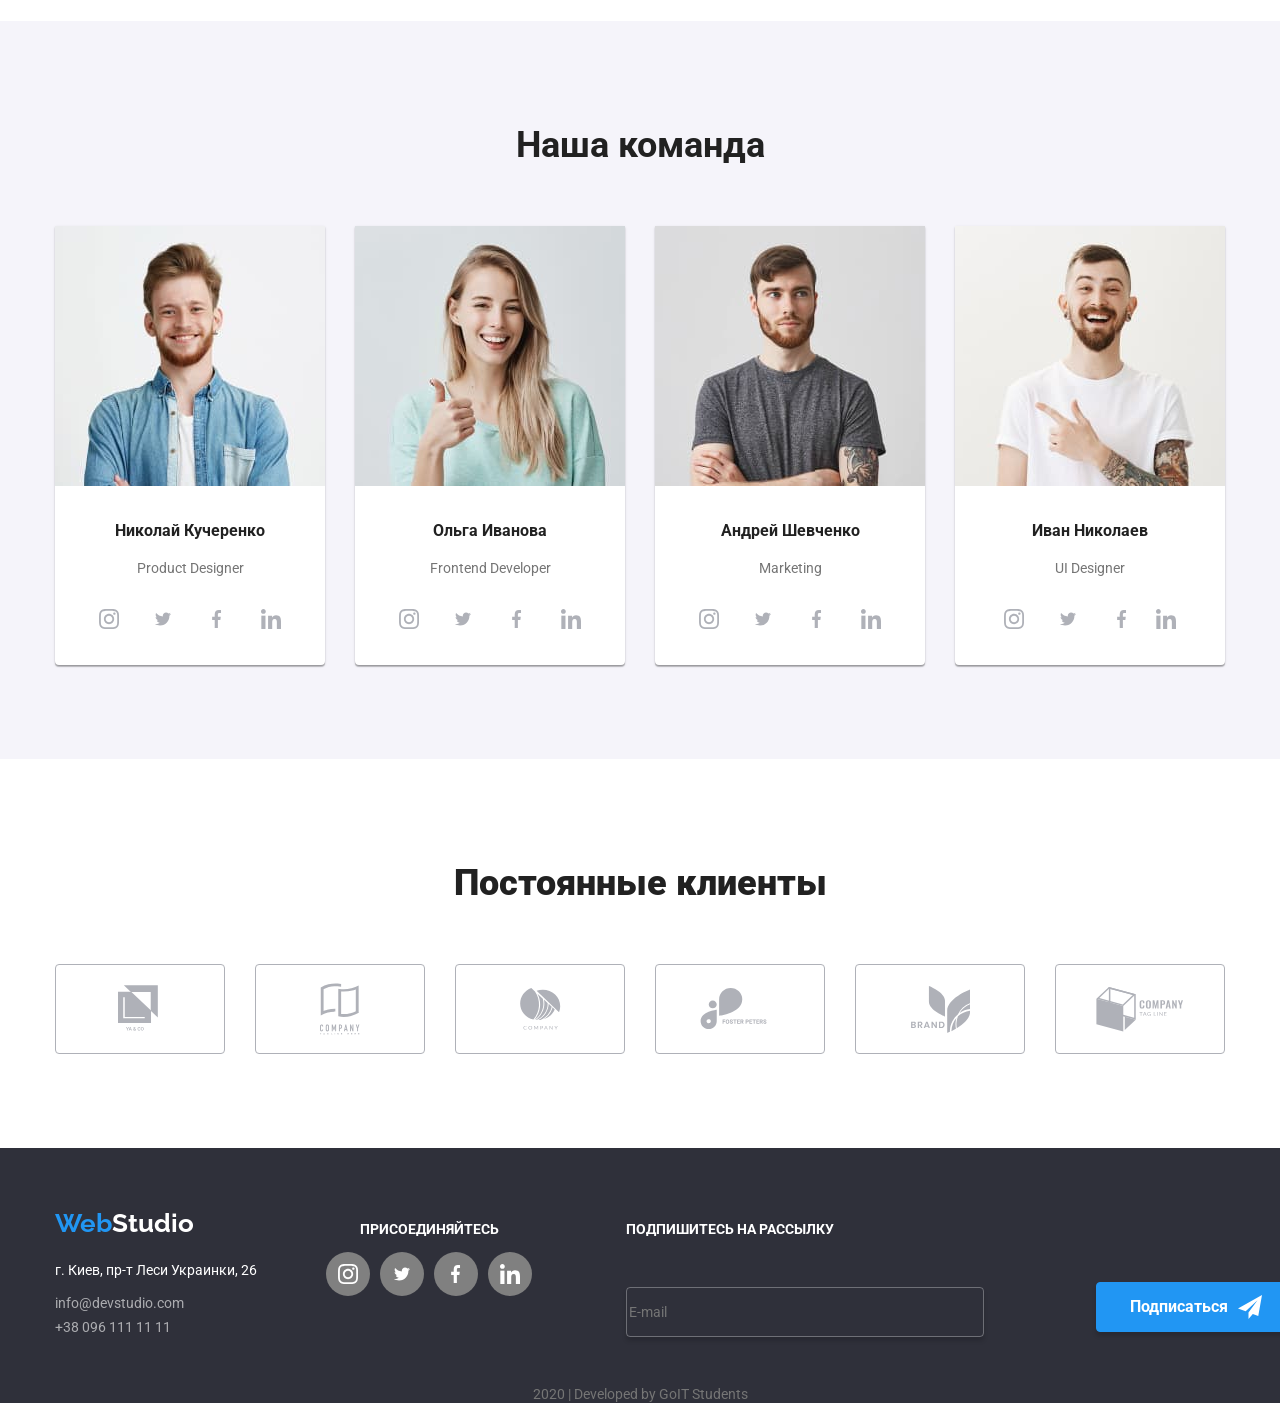
==== commit 4d8661dd: "модальное окно" ====
--- a/index.html
+++ b/index.html
@@ -42,18 +42,23 @@
  <main>
     <section class="shapka">
         <h1 class="baner">Эффективные решения<br>для вашего бизнеса</h1>
-        <a href="#" class="btn-start">Заказать услугу</a>
+        <a href="#" class="btn-start" data-modal-open>Заказать услугу</a>
     </section>
 
     <!-- Modalnoe okno-->
-<div class="backdrop">
+<div class="backdrop is-hidden" data-modal>
     <div class="modal">
+        <span class="close" data-modal-close>
+            <svg class="icon-close">
+            <use href="./images/symbol-defs.svg#lose"></use>
+        </svg>
+        </span>
         <b class="modal-title">Оставьте свои данные, мы вам перезвоним</b>
         <div class="form">
             <form>
                 <input type="text" name="name" id="name" class="input-form" placeholder=" ">
                 <label for="name" class="label-form">Имя</label>
-                <svg width="12px" height="12px" class="icon-modal">
+                <svg class="icon-modal">
                     <use href="./images/symbol-defs.svg#name"></use>
                 </svg>
             </form>
@@ -73,23 +78,26 @@
             <form>
                 <input type="email" name="mail" id="mail" class="input-form" placeholder=" "> 
                 <label for="mail" class="label-form">Почта</label>
-                <svg width="15px" heigth="12px" class="icon-modal">
+                <svg class="icon-modal">
                     <use href="./images/symbol-defs.svg#mail"></use>
                 </svg>
             </form>
            </div>
         
           <div class="form-coment">
-            <form>
+            <form class="form-coment">
                 <textarea name="coment" id="coment" class="coment" placeholder=" "></textarea>
                 <label for="coment" class="label-coment">Коментарий</label>
             </form>
           </div>
              
-           <div class="dogovor">
-            <input type="checkbox" name="terms" value="terms" id="terms">
-            <label for="terms">Соглашаюсь с рассылкой и принимаю <a href="">Условия договора</a></label>
-           </div>
+          <form class="dogovor">
+            <label class="check-label">
+                <input type="checkbox" class="checkbox" name="checkbox" value="checkbox"/>
+                <span class="icon"></span>
+                Соглашаюсь с рассылкой и принимаю <a href="">Условия договора</a>
+            </label>
+          </form>
 
            <button type="submit">Отправить</button>
        
@@ -381,7 +389,7 @@
         <p class="zaglawn">подпишитесь на рассылку</p>
         <div>
             <form class="footer-form">
-                <input type="email" name="mail" id="mail" autocomplete="on" placeholder="E-mail" class="imput-mail">
+                <input type="email" name="mail" autocomplete="on" placeholder="E-mail" class="imput-mail">
                 <button type="submit" class="button-form">Подписаться
                     <svg width="24px" height="24px" class="icon-form">
                         <use href="./images/symbol-defs.svg#icon-send"></use>
@@ -414,6 +422,6 @@
             });
         })();
       </script>
-
+ <script src="./js/modal.js"></script>
  </body>
 </html>
--- a/css/styles.css
+++ b/css/styles.css
@@ -36,7 +36,38 @@
 
 background-color: var(--color-modalnoe-okno);}
 
-.modal {width: 528px;
+.is-hidden {opacity: 0;
+pointer-events: none;
+}
+
+
+.close {
+    display: flex;
+    position: absolute;
+    top: 8px;
+    right: 8px;
+    display: flex;
+    width: 30px;
+height: 30px;
+border-radius: 50%;
+background-color: inherit;
+border: 1px solid rgba(0, 0, 0, 0.1);;
+justify-content: center;
+align-items: center;
+cursor: pointer;
+}
+
+.icon-close {width: 11px; height: 11px;
+    fill: #000000; 
+}
+
+.close:hover, 
+.close:focus {
+fill: #2196F3;}
+
+.modal {
+    position: relative;
+    width: 528px;
 background-color: var(--color-zagolovka);
 border-radius: 4px;
 box-shadow: 0px 2px 1px rgba(0, 0, 0, 0.2), 0px 1px 1px rgba(0, 0, 0, 0.14), 0px 1px 3px rgba(0, 0, 0, 0.12);
@@ -48,6 +79,9 @@
 color: var(--stile-text-color);
 }
 
+
+
+
 .dogovor a {color: var(--activ-text-color);
 margin-left: 3px;}
 
@@ -79,7 +113,7 @@
 top: 12px; left: 16px;
 transition: transform 250ms cubic-bezier(0.4, 0, 0.2, 1);}
 
-.icon-modal {
+.icon-modal {width: 15px; height: 12px;
 position: absolute;
 top: 50%;
 transform: translateY(-50%);
@@ -87,33 +121,41 @@
 left: 19px;
 }
 
-.input-form:focus ~ .icon-modal {
-    fill: #2196F3;}
+
+.form:focus-within {fill: var(--activ-text-color); color: var(--activ-text-color);}
+
+form:focus {border-color: var(--activ-button-color); outline: none; }
+
 
 
 .input-form {
     width: 100%; height: 40px;
-    border: 1px solid rgba(33, 33, 33, 0.2);
+    border-color: 1px solid rgba(33, 33, 33, 0.2);
     padding-left: 42px;
-    border-radius: 4px;
-    transition: solid 2000ms cubic-bezier(0.4, 0, 0.2, 1);}
+    border-radius: 4px;}
+
+
 
 .coment {
     width: 100%; height: 120px;
     resize: none;
 padding: 12px 16px;
-border-radius: 4px;}
+border-radius: 4px;
+border: 1px solid rgba(33, 33, 33, 0.2);
+}
 
 button {
     width: 200px; height: 50px;
 background-color: var(--activ-button-color);
 color: var(--button-text-activ);
+border-color: var(--activ-button-color);
 margin-top: 30px;
 box-shadow: 0px 4px 4px rgba(0, 0, 0, 0.15);
 border-radius: 4px;
 margin-bottom: 40px;
 left: 50%;
-transform: translateX(50%);}
+transform: translateX(50%);
+background-origin: content-box;}
 
 
 /* stavit label v formy i podnimaet pri focuse vverx */
@@ -121,14 +163,14 @@
     top: 50%;
     left: 42px;
     transform: translateY(-50%);
-transition: transform 250ms cubic-bezier(0.4, 0, 0.2, 1),
-color 250ms cubic-bezier(0.4, 0, 0.2, 1),
+transition: color 250ms cubic-bezier(0.4, 0, 0.2, 1),
+transform 250ms cubic-bezier(0.4, 0, 0.2, 1);
 }
 
 
 .input-form:focus + .label-form, 
-.input-form:not(:placeholder-shown) + .label-form {color: #2196F3; 
-transform: translateY(-40px);}  
+.input-form:not(:placeholder-shown) + .label-form {
+transform: translate(-30px, -40px);}  
 
 .input-form:focus {border-color: var(--activ-button-color);}
 
@@ -137,6 +179,30 @@
 .coment:not(:placeholder-shown) + .label-coment {color: var(--activ-button-color);
 transform: translateY(-40px);}
     
+
+.icon {display: block;
+    margin-right: 8px;
+    width: 16px; height: 15px;
+border: 1px solid var(--primary-text-color);
+transition: background-color 250ms cubic-bezier(0.4, 0, 0.2, 1);
+transform:  250ms cubic-bezier(0.4, 0, 0.2, 1); }
+
+.checkbox {-webkit-appearance: none;
+-moz-appearance: none;
+appearance: none;
+position: absolute;}
+
+
+
+.check-label {display: flex;
+border: 1px solid grey;}
+
+.checkbox:checked + .icon {background-color: var(--activ-button-color);
+border-radius: 2px;
+background-image: url(../images/icon.svg);
+border-color: var(--activ-button-color);
+background-size: contain;
+}
 
 
 
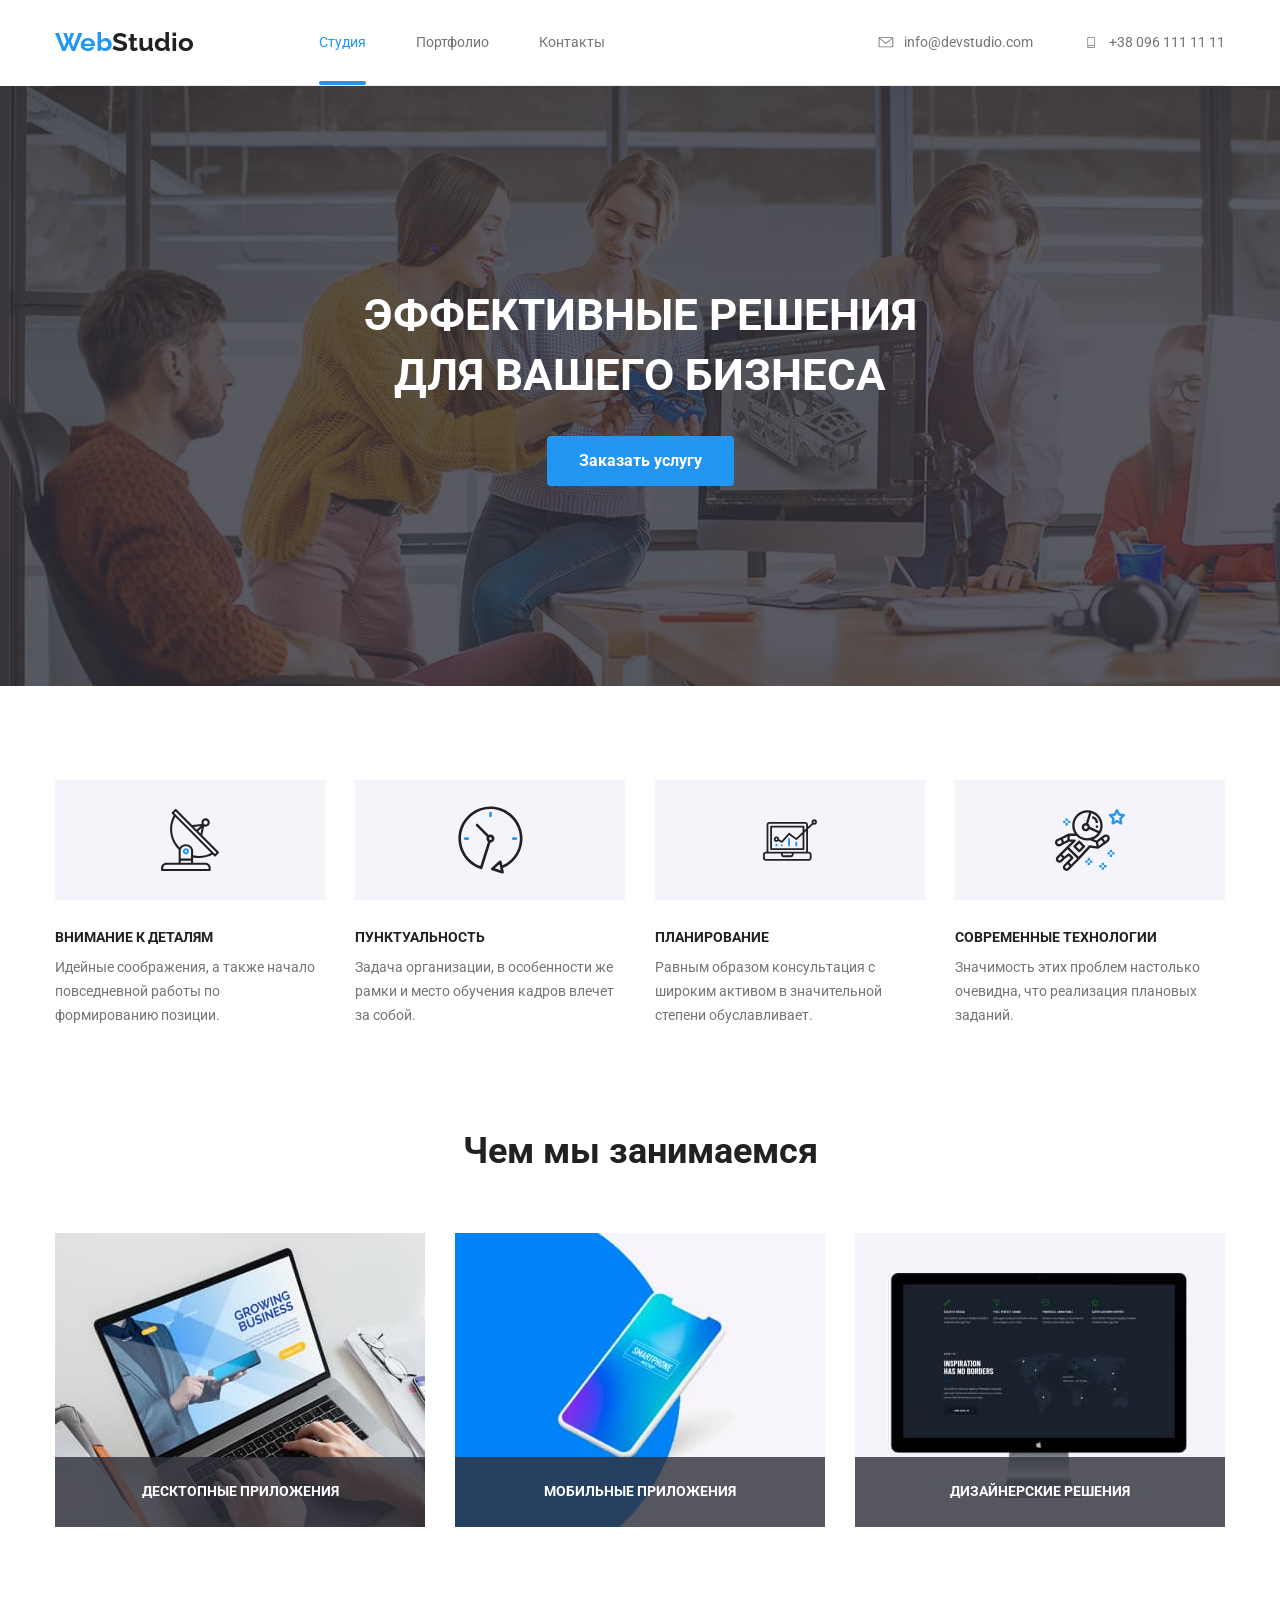
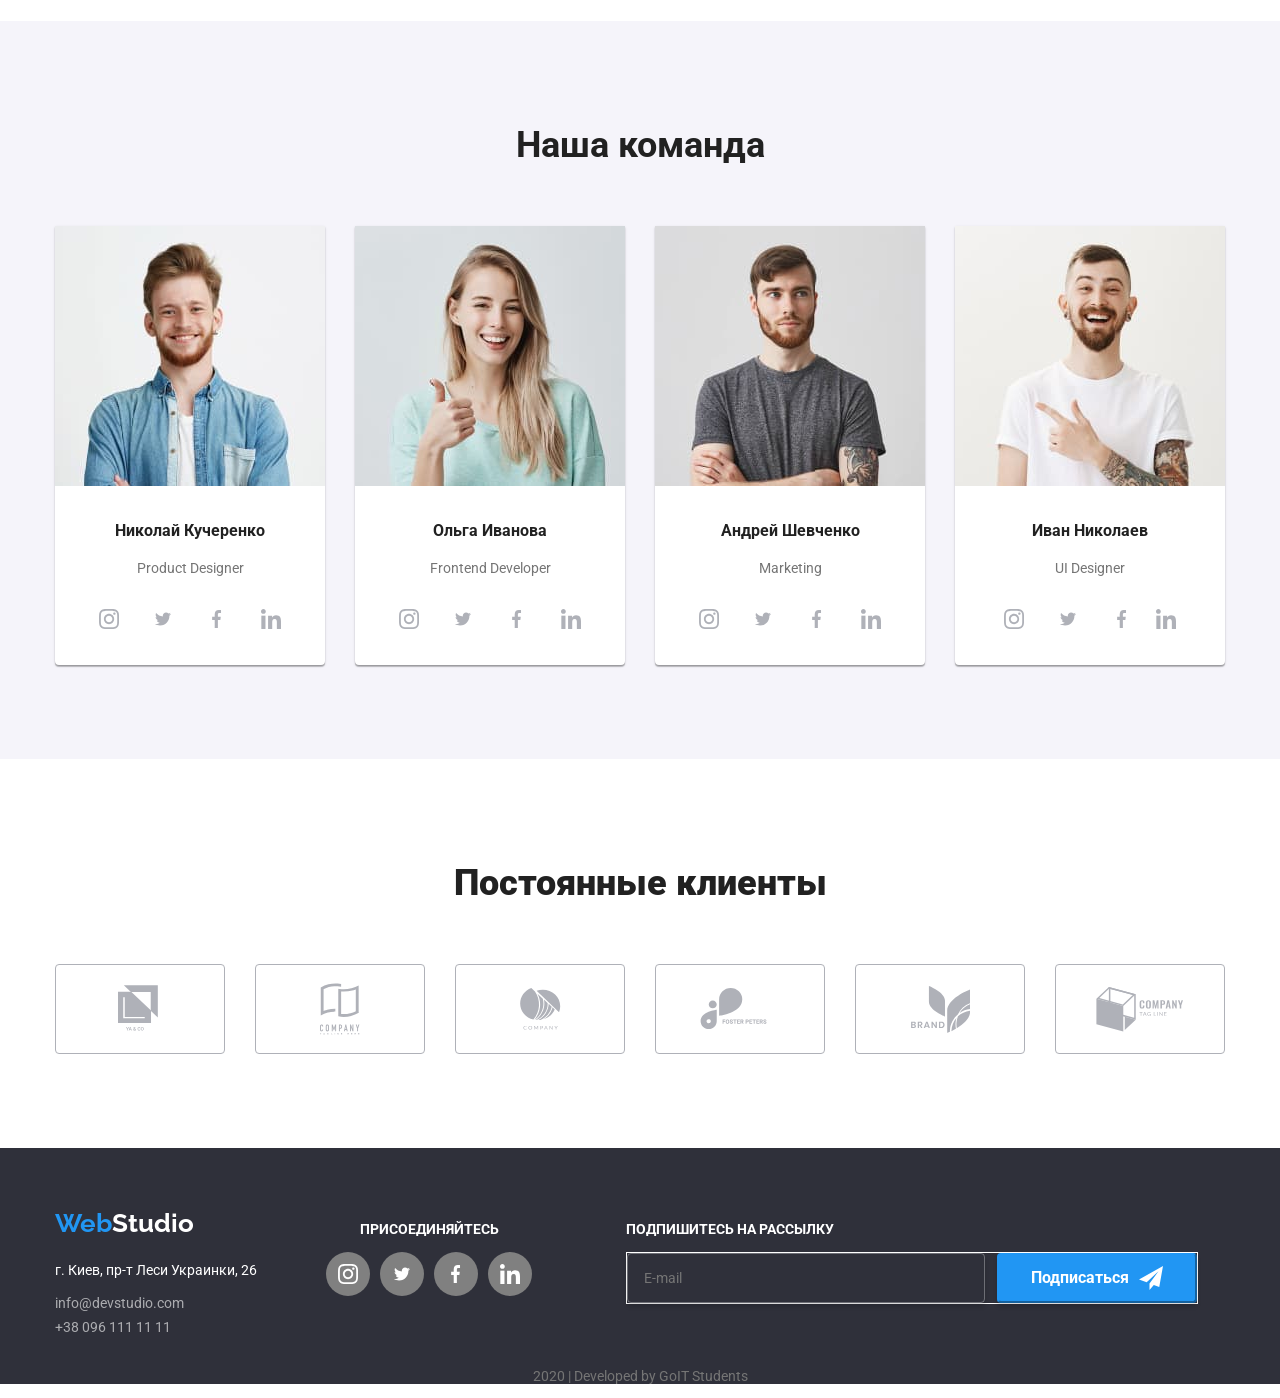
==== commit de751a72: "ПРавки Изменение по стилям бордара в модальном окне" ====
--- a/index.html
+++ b/index.html
@@ -56,7 +56,7 @@
         <b class="modal-title">Оставьте свои данные, мы вам перезвоним</b>
         <div class="form">
             <form>
-                <input type="text" name="name" id="name" class="input-form" placeholder=" ">
+                <input type="text" name="name" id="name" class="input-form" placeholder=" " autocomplete="on">
                 <label for="name" class="label-form">Имя</label>
                 <svg class="icon-modal">
                     <use href="./images/symbol-defs.svg#name"></use>
@@ -66,7 +66,7 @@
                
          <div class="form">
                 <form>
-                     <input type="tel" name="tel" id="tel" class="input-form" placeholder=" ">
+                     <input type="tel" name="tel" id="tel" class="input-form" placeholder=" " autocomplete="on">
                      <label for="tel" class="label-form">Телефон</label>
                      <svg width="13px" height="13px" class="icon-modal">
                          <use href="./images/symbol-defs.svg#tel"></use>
@@ -76,7 +76,7 @@
         
            <div class="form">
             <form>
-                <input type="email" name="mail" id="mail" class="input-form" placeholder=" "> 
+                <input type="email" name="mail" id="mail" class="input-form" placeholder=" " autocomplete="on"> 
                 <label for="mail" class="label-form">Почта</label>
                 <svg class="icon-modal">
                     <use href="./images/symbol-defs.svg#mail"></use>
@@ -86,20 +86,21 @@
         
           <div class="form-coment">
             <form class="form-coment">
-                <textarea name="coment" id="coment" class="coment" placeholder=" "></textarea>
+                <textarea name="coment" id="coment" class="coment" placeholder=" " Class="modal-textarea"></textarea>
                 <label for="coment" class="label-coment">Коментарий</label>
             </form>
           </div>
              
           <form class="dogovor">
-            <label class="check-label">
-                <input type="checkbox" class="checkbox" name="checkbox" value="checkbox"/>
-                <span class="icon"></span>
+           <!--<label class="check-label">--> 
+                <input type="checkbox" class="checkbox" name="checkbox" value="checkbox" id="checkbox"/>
+               <!-- <span class="icon"></span> -->
+               <label for="checkbox" class="check-label">
                 Соглашаюсь с рассылкой и принимаю <a href="">Условия договора</a>
             </label>
           </form>
 
-           <button type="submit">Отправить</button>
+           <button type="submit" class="modal-batton">Отправить</button>
        
 
     </div>
@@ -387,16 +388,16 @@
         
     <div class="subscription">
         <p class="zaglawn">подпишитесь на рассылку</p>
-        <div>
-            <form class="footer-form">
+        <div class="footer-form">
+            <form>
                 <input type="email" name="mail" autocomplete="on" placeholder="E-mail" class="imput-mail">
+                </form>
                 <button type="submit" class="button-form">Подписаться
                     <svg width="24px" height="24px" class="icon-form">
                         <use href="./images/symbol-defs.svg#icon-send"></use>
                     </svg>
                 </button>
-            </form>
-        </div>
+           </div>
     </div>
             
         
--- a/css/styles.css
+++ b/css/styles.css
@@ -34,10 +34,16 @@
 height: 100%;
 z-index: 1;
 
-background-color: var(--color-modalnoe-okno);}
-
-.is-hidden {opacity: 0;
+background-color: var(--color-modalnoe-okno);
+}
+
+
+
+
+.is-hidden {
+    opacity: 0;
 pointer-events: none;
+visibility: hidden;
 }
 
 
@@ -62,12 +68,11 @@
 }
 
 .close:hover, 
-.close:focus {
-fill: #2196F3;}
+.close:focus   {
+    fill: #2196F3;}
 
 .modal {
-    position: relative;
-    width: 528px;
+    position: absolute;
 background-color: var(--color-zagolovka);
 border-radius: 4px;
 box-shadow: 0px 2px 1px rgba(0, 0, 0, 0.2), 0px 1px 1px rgba(0, 0, 0, 0.14), 0px 1px 3px rgba(0, 0, 0, 0.12);
@@ -77,6 +82,7 @@
 padding: 40px;
 line-height: 1.14;
 color: var(--stile-text-color);
+overflow: auto;
 }
 
 
@@ -85,7 +91,9 @@
 .dogovor a {color: var(--activ-text-color);
 margin-left: 3px;}
 
-.dogovor {display: flex;
+.dogovor {
+  
+    display: flex;
 justify-content: center;
 align-items: center;
 margin-top: 20px;
@@ -126,15 +134,23 @@
 
 form:focus {border-color: var(--activ-button-color); outline: none; }
 
+/* убираем заданные браузером стили для бордера и меняем их при наведении*/
+
+textarea:focus {outline: none; border-color: var(--activ-button-color);}
+input:focus {outline: none; border-color: var(--activ-button-color);}
+
 
 
 .input-form {
     width: 100%; height: 40px;
     border-color: 1px solid rgba(33, 33, 33, 0.2);
     padding-left: 42px;
-    border-radius: 4px;}
-
-
+    border-radius: 4px;
+   transition: border-color 250ms cubic-bezier(0.4, 0, 0.2, 1);
+    }
+
+.modal-textarea {
+     border-color: var(--activ-button-color);}
 
 .coment {
     width: 100%; height: 120px;
@@ -142,9 +158,10 @@
 padding: 12px 16px;
 border-radius: 4px;
 border: 1px solid rgba(33, 33, 33, 0.2);
-}
-
-button {
+transition: border-color 250ms cubic-bezier(0.4, 0, 0.2, 1);
+}
+
+.modal-batton {
     width: 200px; height: 50px;
 background-color: var(--activ-button-color);
 color: var(--button-text-activ);
@@ -172,37 +189,57 @@
 .input-form:not(:placeholder-shown) + .label-form {
 transform: translate(-30px, -40px);}  
 
-.input-form:focus {border-color: var(--activ-button-color);}
-
 
 .coment:focus + .label-coment,
 .coment:not(:placeholder-shown) + .label-coment {color: var(--activ-button-color);
 transform: translateY(-40px);}
     
 
-.icon {display: block;
+/*.icon {display: block;
     margin-right: 8px;
     width: 16px; height: 15px;
 border: 1px solid var(--primary-text-color);
 transition: background-color 250ms cubic-bezier(0.4, 0, 0.2, 1);
-transform:  250ms cubic-bezier(0.4, 0, 0.2, 1); }
-
+transform:  250ms cubic-bezier(0.4, 0, 0.2, 1); }-------------------*/
+
+
+/* Скрывает стили от браузера на чекбоксе */
 .checkbox {-webkit-appearance: none;
 -moz-appearance: none;
 appearance: none;
-position: absolute;}
+position: absolute;
+}
 
 
 
 .check-label {display: flex;
-border: 1px solid grey;}
-
-.checkbox:checked + .icon {background-color: var(--activ-button-color);
+margin-left: 52px;
+ }
+
+/*.checkbox:checked + .icon {background-color: var(--activ-button-color);
 border-radius: 2px;
 background-image: url(../images/icon.svg);
 border-color: var(--activ-button-color);
 background-size: contain;
-}
+}---------------------------------------------*/
+
+.check-label::after {position: absolute;
+    left: 52px;
+    content: " ";
+    display: block;
+    margin-right: 8px;
+    width: 16px; height: 15px;
+border: 1px solid var(--primary-text-color);
+transition: background-color 250ms cubic-bezier(0.4, 0, 0.2, 1);
+}
+
+.checkbox:checked + .check-label::after {background-color: var(--activ-button-color);
+    border-radius: 2px;
+    background-image: url(../images/icon.svg);
+    border-color: var(--activ-button-color);
+    background-size: contain;
+    }
+
 
 
 
@@ -581,7 +618,7 @@
 
 /*  subscription  footer*/
 
-.footer-form {
+.footer-form {border: 1px solid white;
     display: flex;
     justify-content: center;
     align-items: center;}
@@ -591,13 +628,15 @@
 flex-direction: column;
 margin-left: 94px;}
 
-.button-form {display: flex;
-    width: 200px; height: 50px;
+.button-form {
+        display: flex;
+        width: 200px;
+        height: 50px;
     font-size: 16px;
     font-weight: 700;
 color: var(--button-text-activ) ;
  background-color: var(--activ-button-color);
- border: 1px solid var(--activ-button-color);
+ border-color: var(--activ-button-color);
 border-radius: 4px; 
 align-items: center;
 justify-content: center;
@@ -615,6 +654,8 @@
 box-shadow: 0px 4px 4px rgba(0, 0, 0, 0.15);
 margin-right: 12px;
 color: var(--button-text-activ);
+padding-left: 16px;
+padding-right: 16px;
 }
 
 .icon-form {margin-left: 10px;}
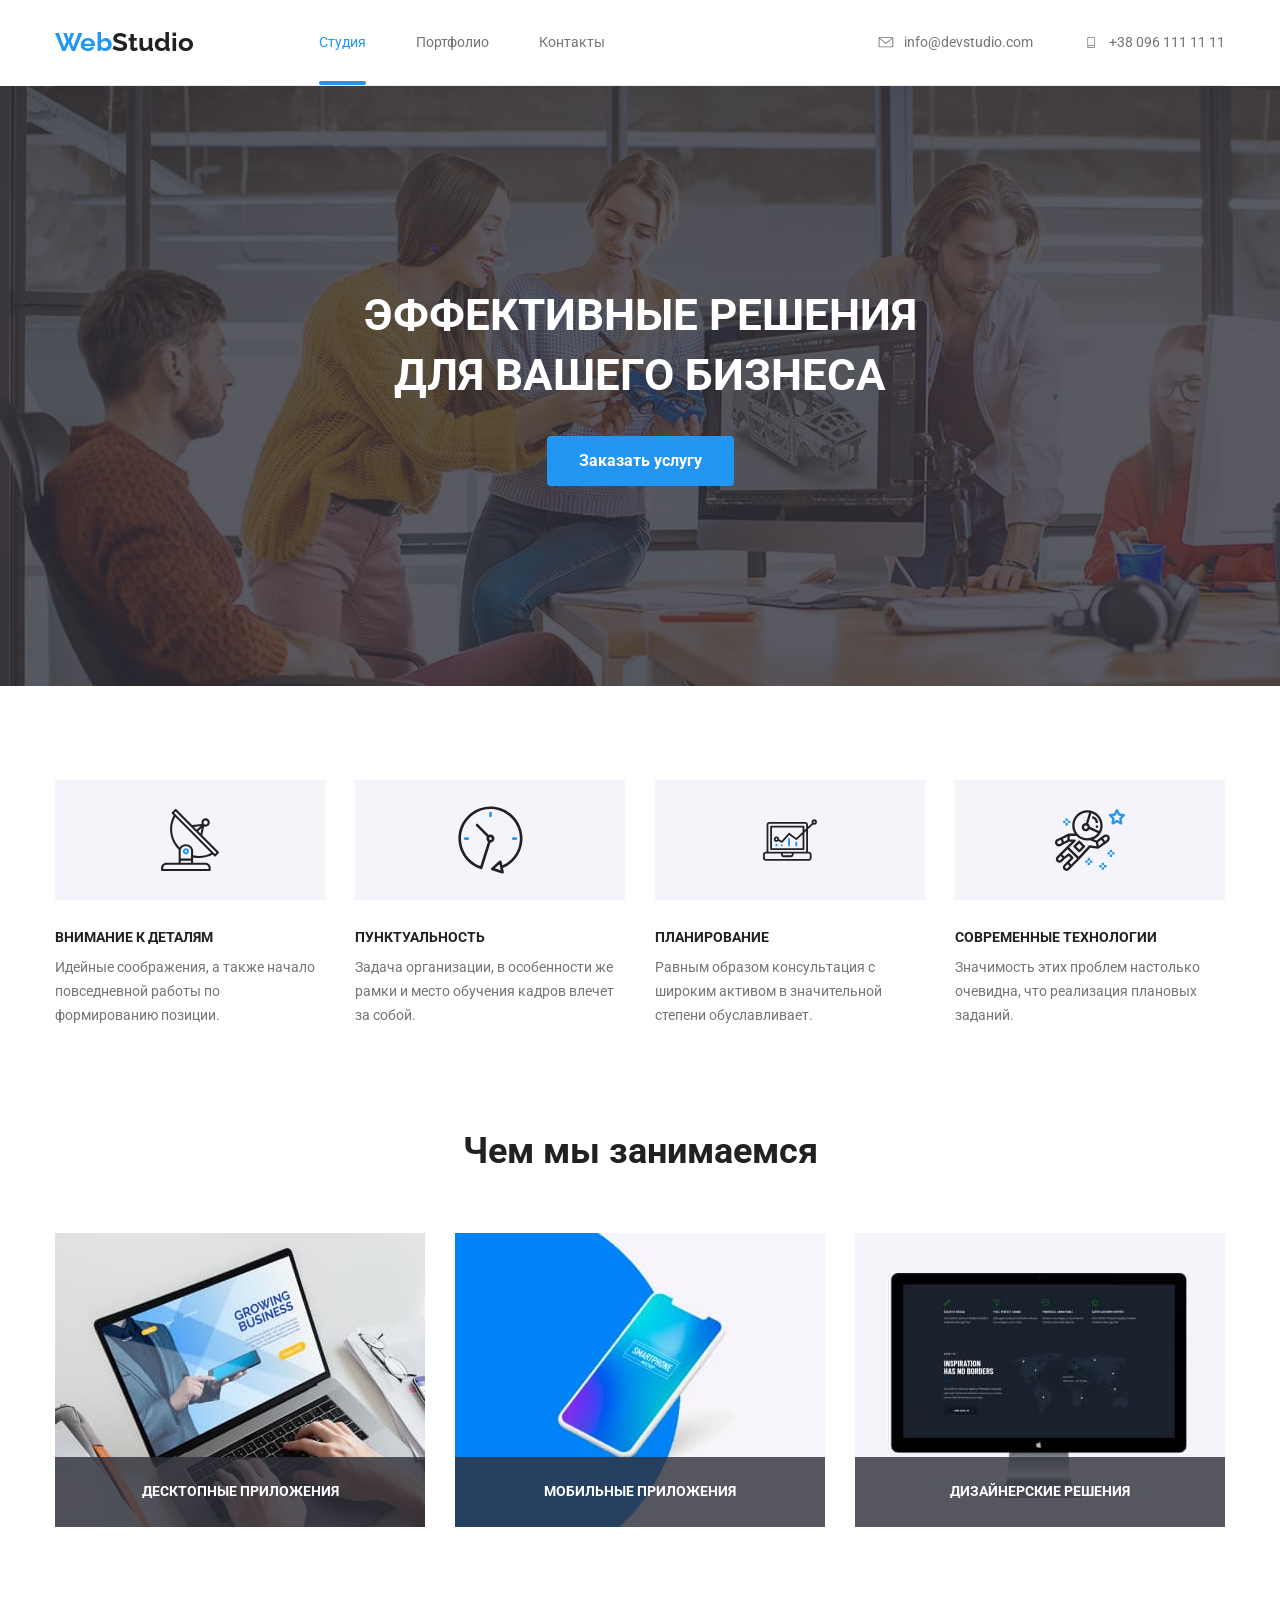
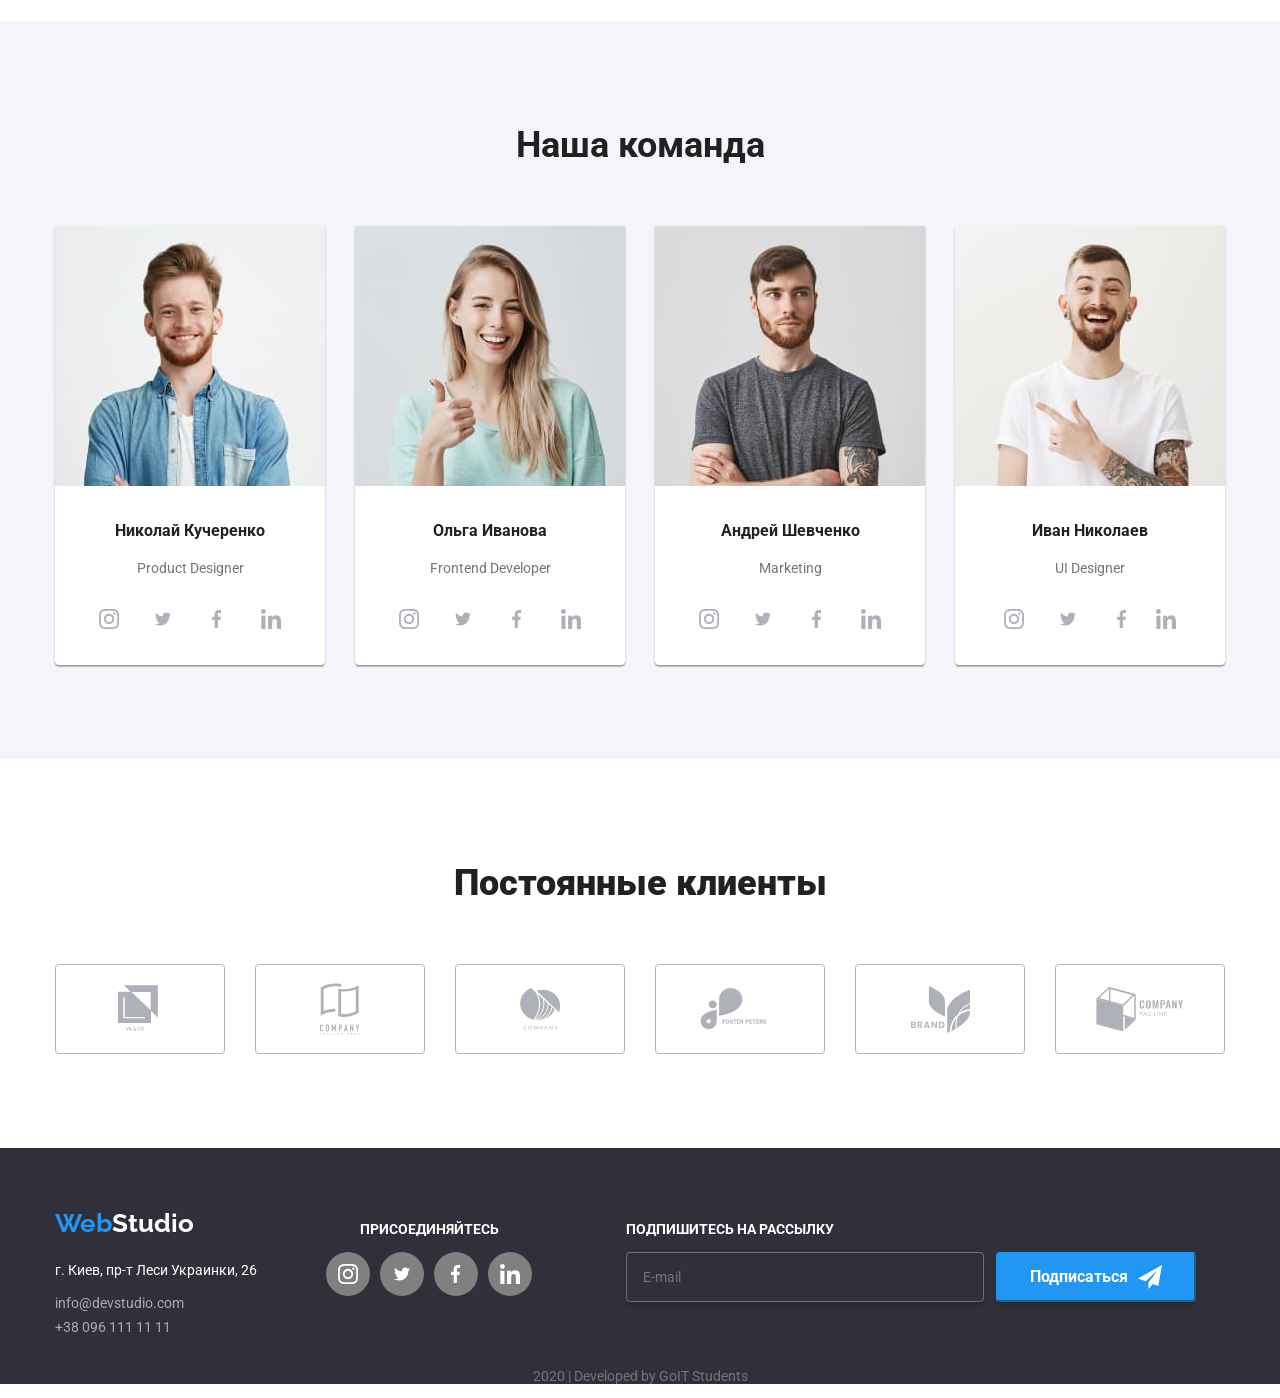
==== commit bfdc777e: "исправление по валидации Удаляем лишний класс" ====
--- a/index.html
+++ b/index.html
@@ -86,16 +86,14 @@
         
           <div class="form-coment">
             <form class="form-coment">
-                <textarea name="coment" id="coment" class="coment" placeholder=" " Class="modal-textarea"></textarea>
+                <textarea name="coment" id="coment" class="coment" placeholder=" "></textarea>
                 <label for="coment" class="label-coment">Коментарий</label>
             </form>
           </div>
              
           <form class="dogovor">
-           <!--<label class="check-label">--> 
                 <input type="checkbox" class="checkbox" name="checkbox" value="checkbox" id="checkbox"/>
-               <!-- <span class="icon"></span> -->
-               <label for="checkbox" class="check-label">
+                <label for="checkbox" class="check-label">
                 Соглашаюсь с рассылкой и принимаю <a href="">Условия договора</a>
             </label>
           </form>
--- a/css/styles.css
+++ b/css/styles.css
@@ -33,8 +33,9 @@
 width: 100%;
 height: 100%;
 z-index: 1;
-
 background-color: var(--color-modalnoe-okno);
+transition: 250ms cubic-bezier(0.4, 0, 0.2, 1);
+
 }
 
 
@@ -44,7 +45,7 @@
     opacity: 0;
 pointer-events: none;
 visibility: hidden;
-}
+transition: 250ms cubic-bezier(0.4, 0, 0.2, 1);}
 
 
 .close {
@@ -67,8 +68,8 @@
     fill: #000000; 
 }
 
-.close:hover, 
-.close:focus   {
+.icon-close:hover, 
+.icon-close:focus   {
     fill: #2196F3;}
 
 .modal {
@@ -82,10 +83,10 @@
 padding: 40px;
 line-height: 1.14;
 color: var(--stile-text-color);
+max-height: calc(100% - 30px);
+max-width: calc(100% - 30px);
 overflow: auto;
 }
-
-
 
 
 .dogovor a {color: var(--activ-text-color);
@@ -149,8 +150,6 @@
    transition: border-color 250ms cubic-bezier(0.4, 0, 0.2, 1);
     }
 
-.modal-textarea {
-     border-color: var(--activ-button-color);}
 
 .coment {
     width: 100%; height: 120px;
@@ -195,13 +194,6 @@
 transform: translateY(-40px);}
     
 
-/*.icon {display: block;
-    margin-right: 8px;
-    width: 16px; height: 15px;
-border: 1px solid var(--primary-text-color);
-transition: background-color 250ms cubic-bezier(0.4, 0, 0.2, 1);
-transform:  250ms cubic-bezier(0.4, 0, 0.2, 1); }-------------------*/
-
 
 /* Скрывает стили от браузера на чекбоксе */
 .checkbox {-webkit-appearance: none;
@@ -213,18 +205,12 @@
 
 
 .check-label {display: flex;
-margin-left: 52px;
+margin-left: 37px;
  }
 
-/*.checkbox:checked + .icon {background-color: var(--activ-button-color);
-border-radius: 2px;
-background-image: url(../images/icon.svg);
-border-color: var(--activ-button-color);
-background-size: contain;
-}---------------------------------------------*/
 
 .check-label::after {position: absolute;
-    left: 52px;
+    left: 54px;
     content: " ";
     display: block;
     margin-right: 8px;
@@ -239,8 +225,6 @@
     border-color: var(--activ-button-color);
     background-size: contain;
     }
-
-
 
 
 
@@ -618,7 +602,7 @@
 
 /*  subscription  footer*/
 
-.footer-form {border: 1px solid white;
+.footer-form {
     display: flex;
     justify-content: center;
     align-items: center;}
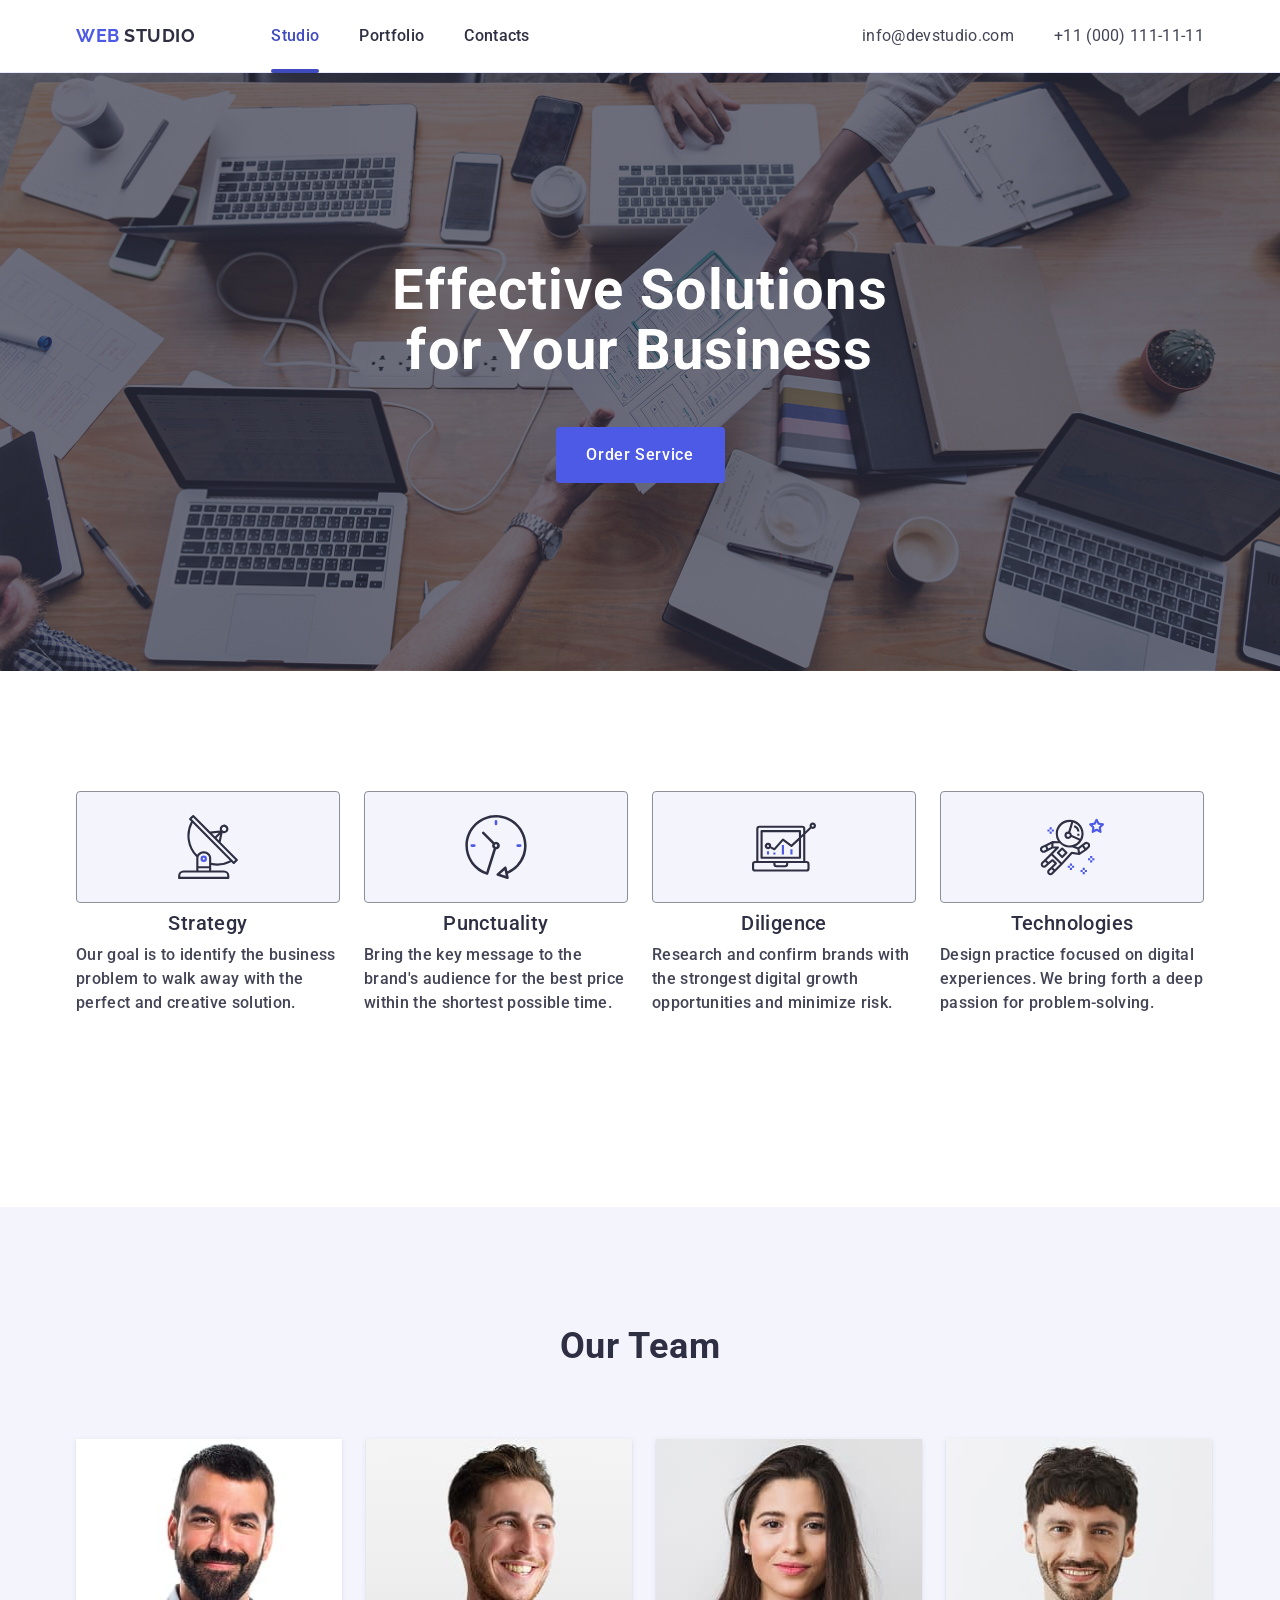
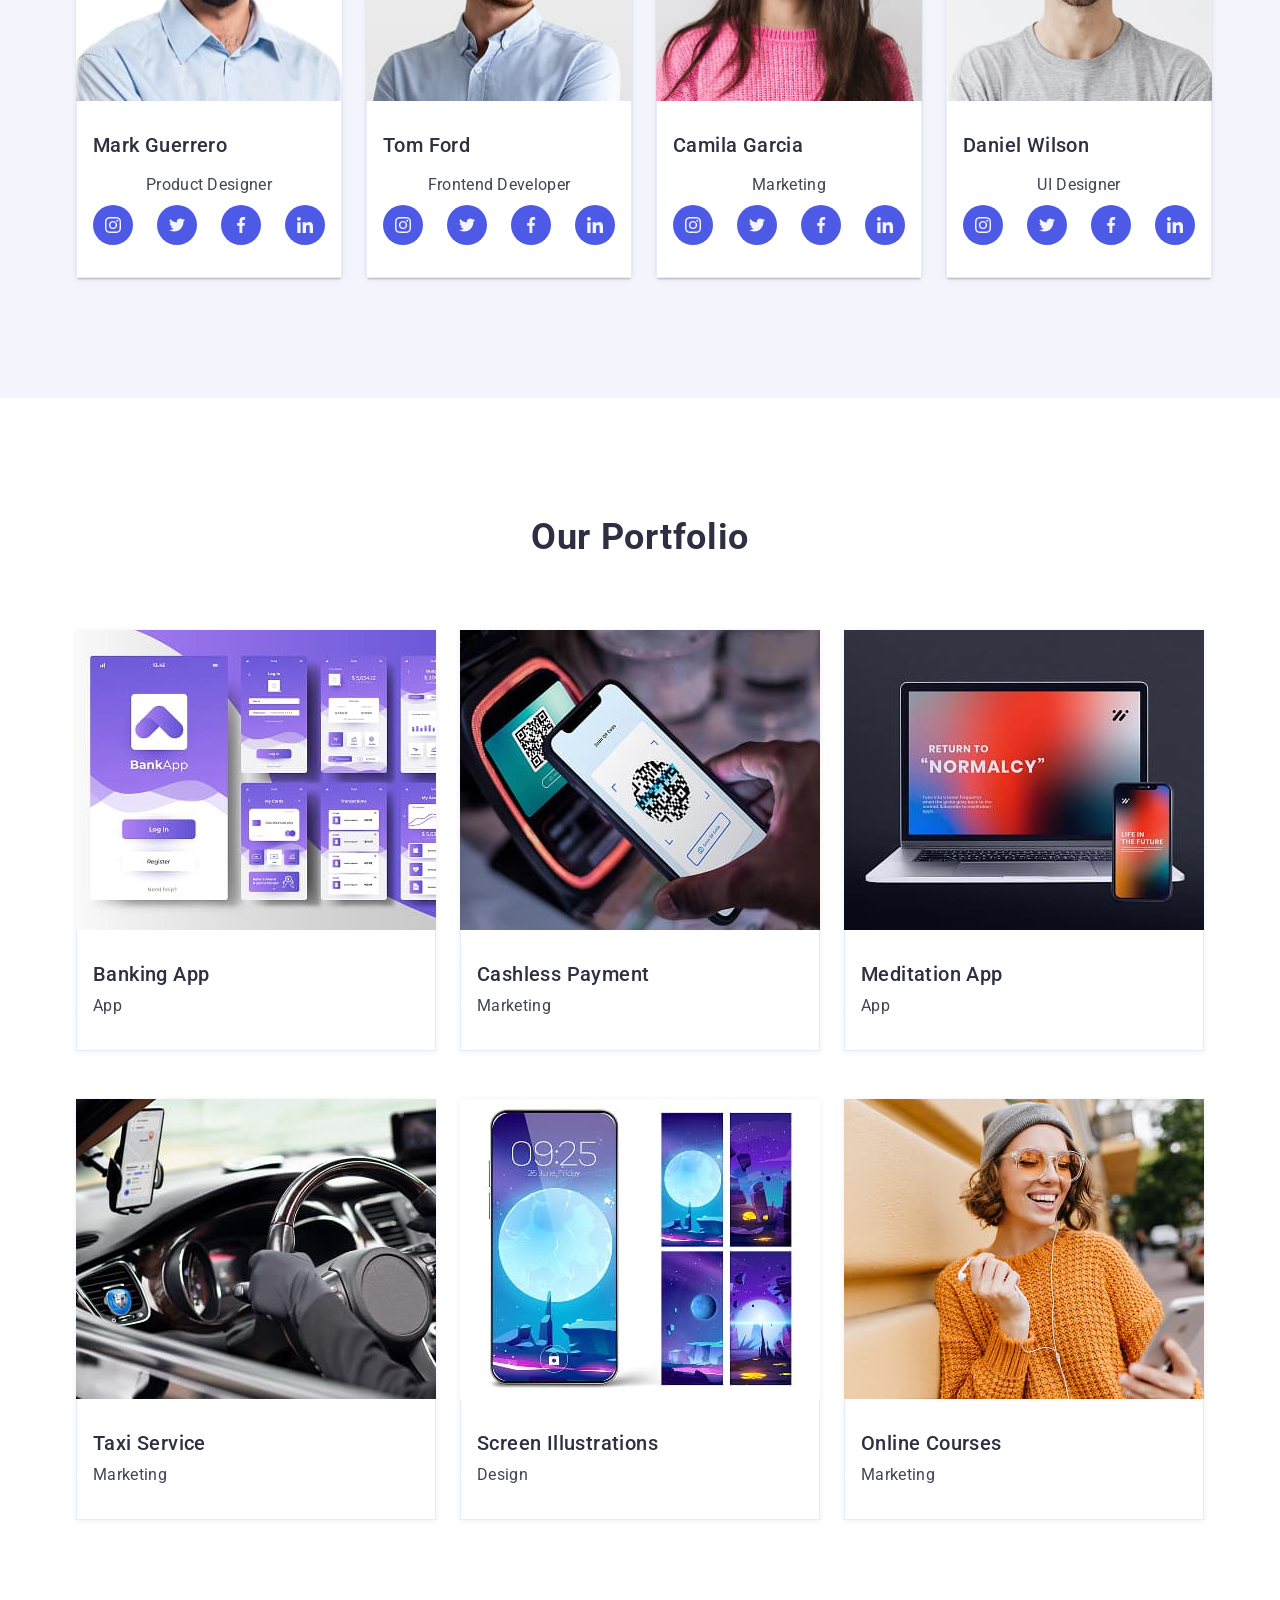
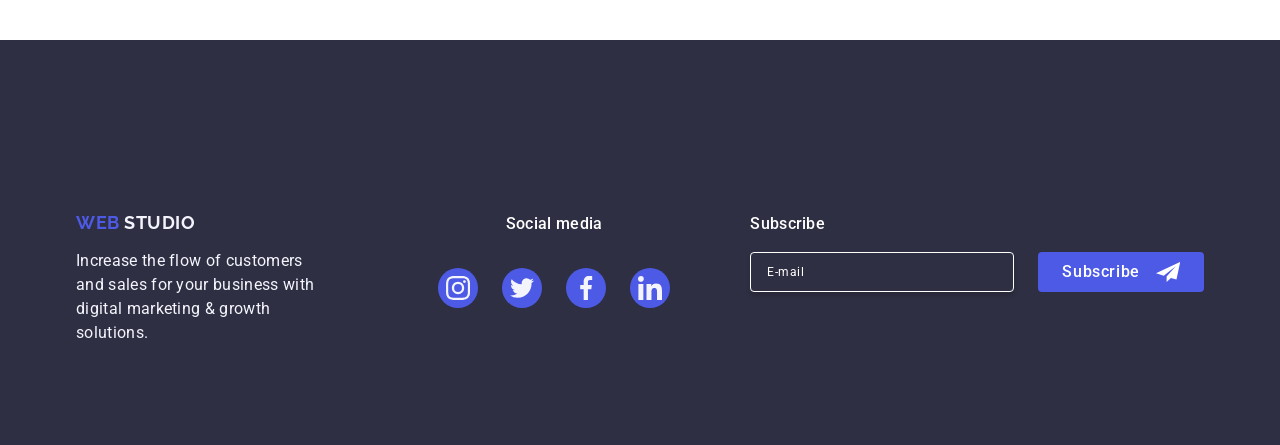
==== commit 8e4a3859: "add styles" ====
--- a/index.html
+++ b/index.html
@@ -1,426 +1,609 @@
 <!DOCTYPE html>
 <html lang="en">
-<head>
-<meta charset="UTF-8">
-<title>Web Studio</title>
-
-<link href="https://fonts.googleapis.com/css2?family=Raleway:wght@700&family=Roboto:wght@400;700&display=swap" rel="stylesheet"> 
-
-<link rel="stylesheet" type="text/css" href="./css/normalize.css">
-
-<link rel="stylesheet" type="text/css" href="./css/styles.css">
-
-</head>
-<body>
-   <header>
-            <div class="container">
-                <nav class="main-nav">
-                    <a href="#" class="logo-navigac"><span>Web</span>Studio</a>
-                    <ul class="site-nav">
-                    <li class="item"><a href="#" class="navigac current">Студия</a></li>
-                    <li class="item"><a href="./portfolio.html" class="navigac">Портфолио</a></li>
-                    <li class="item"><a href="#" class="navigac">Контакты</a></li>
-                    </ul>
-                  
-                      <ul class="adres-nav">
-                      <li class="adres-item"><a href ="mailto:info@devstudio.com" class="contact">
-                          <svg width="16px" height="11px" class="icon-mail">
-                        <use href="./images/symbol-defs.svg#envelope"></use>
-                    </svg>
-                          info@devstudio.com</a></li>
-                      <li class="adres-item"><a href="tel:+380961111111" class="contact">
-                          <svg width="16px" height="11px" class="icon-mail">
-                        <use href="./images/symbol-defs.svg#smartphone"></use>
-                    </svg>+38 096 111 11 11</a></li>
-                      </ul>
-                   
-                </nav>
+  <head>
+    <meta charset="UTF-8" />
+    <meta name="viewport" content="width=device-width, initial-scale=1.0" />
+    <link
+      rel="stylesheet"
+      href="https://cdnjs.cloudflare.com/ajax/libs/modern-normalize/3.0.1/modern-normalize.min.css"
+      integrity="sha512-q6WgHqiHlKyOqslT/lgBgodhd03Wp4BEqKeW6nNtlOY4quzyG3VoQKFrieaCeSnuVseNKRGpGeDU3qPmabCANg=="
+      crossorigin="anonymous"
+      referrerpolicy="no-referrer"
+    />
+    <link rel="preconnect" href="https://fonts.googleapis.com" />
+    <link rel="preconnect" href="https://fonts.gstatic.com" crossorigin />
+
+    <link
+      href="https://fonts.googleapis.com/css2?family=Raleway:ital,wght@0,700&family=Roboto:ital,wght@0,400,500,700&display=swap"
+      rel="stylesheet"
+    />
+    <link rel="stylesheet" href="./css/styles.css" />
+    <title>Document</title>
+  </head>
+  <body>
+    <header class="header">
+      <div class="container container-header">
+        <nav class="nav-container">
+          <a href="./index.html" class="logo header-logo">
+            Web
+            <span>Studio</span>
+          </a>
+          <ul class="nav-list">
+            <li class="nav-item">
+              <a href="./index.html" class="nav-link current">Studio</a>
+            </li>
+            <li class="nav-item"><a href="" class="nav-link">Portfolio</a></li>
+            <li class="nav-item"><a href="" class="nav-link">Contacts</a></li>
+          </ul>
+        </nav>
+
+        <address class="address-nav">
+          <ul class="address-list">
+            <li class="address-item">
+              <a href="mailto:info@devstudio.com" class="contact-link">
+                info@devstudio.com
+              </a>
+            </li>
+            <li class="address-item">
+              <a href="tel:+110001111111" class="contact-link">
+                +11 (000) 111-11-11
+              </a>
+            </li>
+          </ul>
+        </address>
+        <button type="button" class="burger-btn">
+          <svg width="24" height="24" class="burger-icon">
+            <use href="./images/icons.svg#icon-menu"></use>
+          </svg>
+        </button>
+      </div>
+    </header>
+
+    <main>
+      <!--Hero-->
+      <section class="hero-section">
+        <div class="container">
+          <h1 class="hero-title">Effective Solutions for Your Business</h1>
+          <button type="button" class="hero-btn" data-modal-open>
+            Order Service
+          </button>
+        </div>
+      </section>
+      <!--Features 2 section-->
+
+      <section class="section">
+        <div class="container">
+          <h2 class="visually-hidden">Features</h2>
+          <ul class="container-flex feature-list">
+            <li class="feature-item">
+              <div class="wrapper-icon">
+                <svg width="64" height="64">
+                  <use href="./images/icons.svg#icon-antenna"></use>
+                </svg>
+              </div>
+              <h3 class="subtitle">Strategy</h3>
+              <p class="text-features">
+                Our goal is to identify the business problem to walk away with
+                the perfect and creative solution.
+              </p>
+            </li>
+            <li class="feature-item">
+              <div class="wrapper-icon">
+                <svg width="64" height="64">
+                  <use href="./images/icons.svg#icon-clock"></use>
+                </svg>
+              </div>
+              <h3 class="subtitle">Punctuality</h3>
+
+              <p class="text-features">
+                Bring the key message to the brand's audience for the best price
+                within the shortest possible time.
+              </p>
+            </li>
+            <li class="feature-item">
+              <div class="wrapper-icon">
+                <svg width="64" height="64">
+                  <use href="./images/icons.svg#icon-diagram"></use>
+                </svg>
+              </div>
+              <h3 class="subtitle">Diligence</h3>
+              <p class="text-features">
+                Research and confirm brands with the strongest digital growth
+                opportunities and minimize risk.
+              </p>
+            </li>
+            <li class="feature-item">
+              <div class="wrapper-icon">
+                <svg width="64" height="64">
+                  <use href="./images/icons.svg#icon-astronaut"></use>
+                </svg>
+              </div>
+              <h3 class="subtitle">Technologies</h3>
+              <p class="text-features">
+                Design practice focused on digital experiences. We bring forth a
+                deep passion for problem-solving.
+              </p>
+            </li>
+          </ul>
+        </div>
+      </section>
+      <!--Team 3 section-->
+      <section class="section team-section">
+        <div class="container">
+          <h2 class="title">Our Team</h2>
+          <ul class="team-list">
+            <li class="team-item">
+              <img
+                src="./images/mark.jpg"
+                alt="Mark Guerrero"
+                width="320"
+                srcset="./images/mark.jpg 1x, ./images/mark_2x.jpg 2x"
+              />
+              <div class="text-block">
+                <h3 class="subtitle">Mark Guerrero</h3>
+                <p class="text-team">Product Designer</p>
+                <!--social-media section-->
+
+                <ul class="social-media-list">
+                  <li class="social-item">
+                    <a href="#" class="social-link">
+                      <svg width="16" height="16" class="icon">
+                        <use href="./images/icons.svg#icon-instagram"></use>
+                      </svg>
+                    </a>
+                  </li>
+                  <li class="social-item">
+                    <a href="#" class="social-link">
+                      <svg width="16" height="16" class="icon">
+                        <use href="./images/icons.svg#icon-twitter"></use>
+                      </svg>
+                    </a>
+                  </li>
+                  <li class="social-item">
+                    <a href="#" class="social-link">
+                      <svg width="16" height="16" class="icon">
+                        <use href="./images/icons.svg#icon-facebook"></use>
+                      </svg>
+                    </a>
+                  </li>
+                  <li class="social-item">
+                    <a href="#" class="social-link">
+                      <svg width="16" height="16" class="icon">
+                        <use href="./images/icons.svg#icon-linkedin"></use>
+                      </svg>
+                    </a>
+                  </li>
+                </ul>
+              </div>
+            </li>
+
+            <li class="team-item">
+              <img
+                src="./images/tom.jpg"
+                srcset="./images/tom.jpg 1x, ./images/tom_2x.jpg 2x"
+                alt="Tom Ford"
+                width="320"
+              />
+              <div class="text-block">
+                <h3 class="subtitle">Tom Ford</h3>
+                <p class="text-team">Frontend Developer</p>
+                <ul class="social-media-list">
+                  <li class="social-item">
+                    <a href="#" class="social-link">
+                      <svg width="16" height="16" class="icon">
+                        <use href="./images/icons.svg#icon-instagram"></use>
+                      </svg>
+                    </a>
+                  </li>
+                  <li class="social-item">
+                    <a href="#" class="social-link">
+                      <svg width="16" height="16" class="icon">
+                        <use href="./images/icons.svg#icon-twitter"></use>
+                      </svg>
+                    </a>
+                  </li>
+                  <li class="social-item">
+                    <a href="#" class="social-link">
+                      <svg width="16" height="16" class="icon">
+                        <use href="./images/icons.svg#icon-facebook"></use>
+                      </svg>
+                    </a>
+                  </li>
+                  <li class="social-item">
+                    <a href="#" class="social-link">
+                      <svg width="16" height="16" class="icon">
+                        <use href="./images/icons.svg#icon-linkedin"></use>
+                      </svg>
+                    </a>
+                  </li>
+                </ul>
+              </div>
+            </li>
+            <li class="team-item">
+              <img
+                src="./images/camila.jpg"
+                alt="Camila Garcia"
+                width="320"
+                srcset="./images/camila.jpg 1x, ./images/camila_2x 2x"
+              />
+              <div class="text-block">
+                <h3 class="subtitle">Camila Garcia</h3>
+                <p class="text-team">Marketing</p>
+                <ul class="social-media-list">
+                  <li class="social-item">
+                    <a href="#" class="social-link">
+                      <svg width="16" height="16" class="icon">
+                        <use href="./images/icons.svg#icon-instagram"></use>
+                      </svg>
+                    </a>
+                  </li>
+                  <li class="social-item">
+                    <a href="#" class="social-link">
+                      <svg width="16" height="16" class="icon">
+                        <use href="./images/icons.svg#icon-twitter"></use>
+                      </svg>
+                    </a>
+                  </li>
+                  <li class="social-item">
+                    <a href="#" class="social-link">
+                      <svg width="16" height="16" class="icon">
+                        <use href="./images/icons.svg#icon-facebook"></use>
+                      </svg>
+                    </a>
+                  </li>
+                  <li class="social-item">
+                    <a href="#" class="social-link">
+                      <svg width="16" height="16" class="icon">
+                        <use href="./images/icons.svg#icon-linkedin"></use>
+                      </svg>
+                    </a>
+                  </li>
+                </ul>
+              </div>
+            </li>
+            <li class="team-item">
+              <img
+                src="./images/daniel.jpg"
+                alt="Daniel Wilson"
+                width="320"
+                srcset="./images/daniel.jpg 1x, ./images/daniel_2x.jpg 2x"
+              />
+              <div class="text-block">
+                <h3 class="subtitle">Daniel Wilson</h3>
+                <p class="text-team">UI Designer</p>
+                <ul class="social-media-list">
+                  <li class="social-item">
+                    <a href="#" class="social-link">
+                      <svg width="16" height="16" class="icon">
+                        <use href="./images/icons.svg#icon-instagram"></use>
+                      </svg>
+                    </a>
+                  </li>
+                  <li class="social-item">
+                    <a href="#" class="social-link">
+                      <svg width="16" height="16" class="icon">
+                        <use href="./images/icons.svg#icon-twitter"></use>
+                      </svg>
+                    </a>
+                  </li>
+                  <li class="social-item">
+                    <a href="#" class="social-link">
+                      <svg width="16" height="16" class="icon">
+                        <use href="./images/icons.svg#icon-facebook"></use>
+                      </svg>
+                    </a>
+                  </li>
+                  <li class="social-item">
+                    <a href="#" class="social-link">
+                      <svg width="16" height="16" class="icon">
+                        <use href="./images/icons.svg#icon-linkedin"></use>
+                      </svg>
+                    </a>
+                  </li>
+                </ul>
+              </div>
+            </li>
+          </ul>
+        </div>
+      </section>
+      <!--Portfolio 4 section-->
+      <section class="section portfolio-section">
+        <div class="container">
+          <h2 class="title">Our Portfolio</h2>
+          <ul class="portfolio-list">
+            <li class="portfolio-item">
+              <div class="img-cointainer">
+                <img
+                  src="./images/bank_app.jpg"
+                  alt="bank app"
+                  width="360"
+                  srcset="./images/bank_app.jpg 1x, ./images/bank_app_2x.jpg 2x"
+                />
+                <p class="overlay">
+                  14 Stylish and User-Friendly App Design Concepts · Task
+                  Manager App · Calorie Tracker App · Exotic Fruit Ecommerce App
+                  · Cloud Storage App
+                </p>
+              </div>
+
+              <div class="text-block">
+                <h3 class="subtitle">Banking App</h3>
+                <p class="text-portfolio">App</p>
+              </div>
+            </li>
+            <li class="portfolio-item">
+              <div class="img-cointainer">
+                <img
+                  src="./images/payment.jpg"
+                  alt="cashless payment"
+                  width="360"
+                  srcset="./images/payment.jpg 1x, ./images/paiment_2x.jpg 2x"
+                />
+                <p class="overlay">
+                  14 Stylish and User-Friendly App Design Concepts · Task
+                  Manager App · Calorie Tracker App · Exotic Fruit Ecommerce App
+                  · Cloud Storage App
+                </p>
+              </div>
+              <div class="text-block">
+                <h3 class="subtitle">Cashless Payment</h3>
+                <p class="text-portfolio">Marketing</p>
+              </div>
+            </li>
+            <li class="portfolio-item">
+              <div class="img-cointainer">
+                <img
+                  src="./images/meditation_app.jpg"
+                  alt="relax and meditation"
+                  width="360"
+                  srcset="
+                    ./images/meditation_app.jpg 1x,
+                    ./images/meditation_2x.jpg  2x
+                  "
+                />
+                <p class="overlay">
+                  14 Stylish and User-Friendly App Design Concepts · Task
+                  Manager App · Calorie Tracker App · Exotic Fruit Ecommerce App
+                  · Cloud Storage App
+                </p>
+              </div>
+              <div class="text-block">
+                <h3 class="subtitle">Meditation App</h3>
+                <p class="text-portfolio">App</p>
+              </div>
+            </li>
+
+            <li class="portfolio-item">
+              <div class="img-cointainer">
+                <img
+                  src="./images/taxi_app.jpg"
+                  alt="taxi app"
+                  width="360"
+                  srcset="./images/taxi_app.jpg 1x, ./images/taxi_app.jpg 2x"
+                />
+                <p class="overlay">
+                  14 Stylish and User-Friendly App Design Concepts · Task
+                  Manager App · Calorie Tracker App · Exotic Fruit Ecommerce App
+                  · Cloud Storage App
+                </p>
+              </div>
+
+              <div class="text-block">
+                <h3 class="subtitle">Taxi Service</h3>
+                <p class="text-portfolio">Marketing</p>
+              </div>
+            </li>
+            <li class="portfolio-item">
+              <div class="img-cointainer">
+                <img
+                  src="./images/desing.jpg"
+                  alt="abstraction desing"
+                  width="360"
+                  srcset="./images/desing.jpg 1x, ./images/desing.jpg 2x"
+                />
+                <p class="overlay">
+                  14 Stylish and User-Friendly App Design Concepts · Task
+                  Manager App · Calorie Tracker App · Exotic Fruit Ecommerce App
+                  · Cloud Storage App
+                </p>
+              </div>
+
+              <div class="text-block">
+                <h3 class="subtitle">Screen Illustrations</h3>
+                <p class="text-portfolio">Design</p>
+              </div>
+            </li>
+            <li class="portfolio-item">
+              <div class="img-cointainer">
+                <img
+                  src="./images/courses.jpg"
+                  alt="online courses"
+                  width="360"
+                  srcset="./images/courses.jpg 1x, ./images/courses_2x.jpg 2x"
+                />
+                <p class="overlay">
+                  14 Stylish and User-Friendly App Design Concepts · Task
+                  Manager App · Calorie Tracker App · Exotic Fruit Ecommerce App
+                  · Cloud Storage App
+                </p>
+              </div>
+              <div class="text-block">
+                <h3 class="subtitle">Online Courses</h3>
+                <p class="text-portfolio">Marketing</p>
+              </div>
+            </li>
+          </ul>
+        </div>
+      </section>
+    </main>
+
+    <!---footer section-->
+    <footer class="footer-section">
+      <div class="container">
+        <div class="wrapper-logo-footer">
+          <a href="./index.html" class="logo">
+            Web
+            <span class="span-footer">Studio</span>
+          </a>
+          <p class="text-footer">
+            Increase the flow of customers and sales for your business with
+            digital marketing & growth solutions.
+          </p>
+        </div>
+        <div class="conitainer-for-media">
+          <p class="social-title">Social media</p>
+          <!--social-media footer -->
+
+          <ul class="social-media-list">
+            <li class="social-item">
+              <a href="#" class="social-link">
+                <svg width="24" height="24" class="icon">
+                  <use href="./images/icons.svg#icon-instagram"></use>
+                </svg>
+              </a>
+            </li>
+            <li class="social-item">
+              <a href="#" class="social-link">
+                <svg width="24" height="24" class="icon">
+                  <use href="./images/icons.svg#icon-twitter"></use>
+                </svg>
+              </a>
+            </li>
+            <li class="social-item">
+              <a href="#" class="social-link">
+                <svg width="24" height="24" class="icon">
+                  <use href="./images/icons.svg#icon-facebook"></use>
+                </svg>
+              </a>
+            </li>
+            <li class="social-item">
+              <a href="#" class="social-link">
+                <svg width="24" height="24" class="icon">
+                  <use href="./images/icons.svg#icon-linkedin"></use>
+                </svg>
+              </a>
+            </li>
+          </ul>
+        </div>
+        <div class="footer-form-container">
+          <p class="social-title">Subscribe</p>
+
+          <form class="footer-form">
+            <label class="footer-label">
+              <input
+                type="email"
+                name="send-email"
+                placeholder="E-mail"
+                class="footer-input"
+              />
+            </label>
+            <button type="submit" class="btn-footer-submit">
+              Subscribe
+              <svg width="24" height="24" class="send-icon">
+                <use href="./images/icons.svg#icon-send"></use>
+              </svg>
+            </button>
+          </form>
+        </div>
+      </div>
+    </footer>
+    <!----Modal window-->
+    <div class="backdrop hidden" data-modal>
+      <div class="modal">
+        <button
+          class="modal-close-btn"
+          type="button"
+          aria-label="modal close button"
+          data-modal-close
+        >
+          <svg width="8" height="8" class="icon-close-btn">
+            <use href="./images/icons.svg#icon-close"></use>
+          </svg>
+        </button>
+
+        <p class="title-modal">Leave your contacts and we will call you back</p>
+        <form>
+          <div class="section-form">
+            <label for="user-name" class="form-label">Name</label>
+            <div class="wrapper-input">
+              <input
+                id="user-name"
+                type="text"
+                name="user-name"
+                class="form_input"
+              />
+              <svg width="18" height="24" class="icon-modal">
+                <use href="./images/icons.svg#icon-person"></use>
+              </svg>
             </div>
-  </header>
-
-
- <main>
-    <section class="shapka">
-        <h1 class="baner">Эффективные решения<br>для вашего бизнеса</h1>
-        <a href="#" class="btn-start" data-modal-open>Заказать услугу</a>
-    </section>
-
-    <!-- Modalnoe okno-->
-<div class="backdrop is-hidden" data-modal>
-    <div class="modal">
-        <span class="close" data-modal-close>
-            <svg class="icon-close">
-            <use href="./images/symbol-defs.svg#lose"></use>
-        </svg>
-        </span>
-        <b class="modal-title">Оставьте свои данные, мы вам перезвоним</b>
-        <div class="form">
-            <form>
-                <input type="text" name="name" id="name" class="input-form" placeholder=" " autocomplete="on">
-                <label for="name" class="label-form">Имя</label>
-                <svg class="icon-modal">
-                    <use href="./images/symbol-defs.svg#name"></use>
-                </svg>
-            </form>
-        </div>
-               
-         <div class="form">
-                <form>
-                     <input type="tel" name="tel" id="tel" class="input-form" placeholder=" " autocomplete="on">
-                     <label for="tel" class="label-form">Телефон</label>
-                     <svg width="13px" height="13px" class="icon-modal">
-                         <use href="./images/symbol-defs.svg#tel"></use>
-                     </svg>
-                </form>
+          </div>
+
+          <div class="section-form">
+            <label for="user-phone" class="form-label">Phone</label>
+            <div class="wrapper-input">
+              <input
+                id="user-phone"
+                type="tel"
+                name="user-phone"
+                class="form_input"
+              />
+              <svg width="18" height="24" class="icon-modal">
+                <use href="./images/icons.svg#icon-phone"></use>
+              </svg>
             </div>
-        
-           <div class="form">
-            <form>
-                <input type="email" name="mail" id="mail" class="input-form" placeholder=" " autocomplete="on"> 
-                <label for="mail" class="label-form">Почта</label>
-                <svg class="icon-modal">
-                    <use href="./images/symbol-defs.svg#mail"></use>
-                </svg>
-            </form>
-           </div>
-        
-          <div class="form-coment">
-            <form class="form-coment">
-                <textarea name="coment" id="coment" class="coment" placeholder=" "></textarea>
-                <label for="coment" class="label-coment">Коментарий</label>
-            </form>
           </div>
-             
-          <form class="dogovor">
-                <input type="checkbox" class="checkbox" name="checkbox" value="checkbox" id="checkbox"/>
-                <label for="checkbox" class="check-label">
-                Соглашаюсь с рассылкой и принимаю <a href="">Условия договора</a>
+
+          <div class="section-form">
+            <label for="user-email" class="form-label">Email</label>
+            <div class="wrapper-input">
+              <input
+                id="user-email"
+                type="email"
+                class="form_input"
+                name="user-email"
+              />
+              <svg width="18" height="24" class="icon-modal">
+                <use href="./images/icons.svg#icon-email"></use>
+              </svg>
+            </div>
+          </div>
+
+          <div class="section-form comment">
+            <label for="user-comment" class="form-label">Comment</label>
+
+            <textarea
+              id="user-comment"
+              name="user-comment"
+              class="form_textarea"
+              placeholder="Text input"
+            ></textarea>
+          </div>
+
+          <div class="wrapper-checkbox">
+            <input
+              class="visually-hidden"
+              name="user-privacy"
+              type="checkbox"
+              id="user-privacy"
+              value="true"
+            />
+            <label for="user-privacy" class="label-agreement">
+              <span class="check_box">
+                <svg width="10" height="8">
+                  <use href="./images/icons.svg#icon-check-mark"></use>
+                </svg>
+              </span>
+              I accept the terms and conditions of the
+              <a href="#" class="politic-link">Privacy Policy</a>
             </label>
-          </form>
-
-           <button type="submit" class="modal-batton">Отправить</button>
-       
-
-    </div>
-
-</div>
-
-
-
-
-                     <!-- наши преимущества -->
-        <section> 
-            <div class="container">
-                <h2 class="title-advantage">Наши преимущества</h2>
-                 <ul  class="advantages">
-                    <li class="list-advantages">
-                     <div class="fon-advantage">
-                         <svg width="62px" height="70px">
-                             <use href="./images/symbol-defs.svg#antenna"></use>
-                         </svg>
-                     </div>    
-                    <p class="zaglawn title-advantages">Внимание к деталям</p>
-                     <p class="text-pole">Идейные соображения,
-                     а также начало повседневной работы по формированию позиции.
-                     </p>
-                    </li>
-                    <li class="list-advantages">
-                        <div class="fon-advantage">
-                            <svg width="67px" height="70px">
-                                <use href="./images/symbol-defs.svg#clock">
-                                </use>
-                            </svg>
-                        </div>
-                    <p class="zaglawn title-advantages">Пунктуальность</p>
-                    <p class="text-pole">Задача организации,
-                     в особенности же рамки и место обучения кадров влечет за собой.
-                     </p>
-                    </li>
-                    <li class="list-advantages">
-                        <div class="fon-advantage">
-                            <svg width="70px" height="54px">
-                                <use href="./images/symbol-defs.svg#diagram"></use>
-                            </svg>
-                        </div>
-                     <p class="zaglawn title-advantages">Планирование</p>
-                    <p class="text-pole">Равным образом консультация
-                     с широким активом в значительной степени обуславливает.
-                    </p>
-                    </li>
-                    <li class="list-advantages">
-                        <div class="fon-advantage">
-                            <svg width="70px" height="70px">
-                                <use href="./images/symbol-defs.svg#astronaut"></use>
-                            </svg>
-
-                        </div>
-                    <p class="zaglawn title-advantages">Современные технологии</p>
-                     <p class="text-pole">Значимость этих проблем настолько очевидна,
-                     что реализация плановых заданий.</p>
-                     </li>
-                 </ul>
-            </div>     
-        </section>
-    
-               
-    <div class="container">
-        <section class="rabota">
-            <p class="title-section"><strong>Чем мы занимаемся</strong></p>
-            <ul class="works">
-           <li class="works-list">
-                <img src="images/destop.jpg" alt="desktop"/>
-                <h2 class="works-title">Десктопные приложения</h2>
-            </li>  
-            <li class="works-list">            
-                <img src="images/mobi.jpg" alt="mobi"/>
-                <h2 class="works-title">Мобильные приложения</h2>
-            </li>
-            <li class="works-list">
-                <img src="images/dizain.jpg" alt="dizain">
-                <h2 class="works-title">Дизайнерские решения</h2>
-            </li>
-            </ul>
-        </section>    
-    </div>
-   
-             <!--Сотрудники команда-->
-        <section class="komanda">
-            <p class="title-section"><strong>Наша команда</strong></p>
-        <div class="container">
-            <ul class="partner">
-                <li class="partner-list">  
-                    <div class="fon-partner">
-                    <img src="images/djon.jpg" alt="Николай Кучеренко"/>
-                    <h3 class="title-partner">Николай Кучеренко</h3>
-                    <p class="social-links">Product Designer</p>
-                       <ul class="seti">
-                           <li class="partner-seti"><a href="#" class="fon-s">
-                            <svg width="20px" height="20px" class="icon-partner">
-                                <use href="./images/symbol-defs.svg#instagram"></use>
-                            </svg>
-                           </a></li>
-                           <li class="partner-seti"><a href="#" class="fon-s"><svg width="20px" height="16px" class="icon-partner">
-                            <use href="./images/symbol-defs.svg#twitter"></use>
-                        </svg></a></li>
-                           <li class="partner-seti"><a href="#" class="fon-s">
-                            <svg width="10px" height="20px" class="icon-partner">
-                                <use href="./images/symbol-defs.svg#facebook"></use>
-                            </svg>
-                           </a></li>
-                           <li class="partner-seti"><a href="#" class="fon-s">
-                            <svg width="20px" height="20px" class="icon-partner">
-                                <use href="./images/symbol-defs.svg#linkedin"></use>
-                            </svg>
-                           </a></li>
-                       </ul>
-                    </div>
-                </li>
-
-
-                <li class="partner-list">
-                    <div class="fon-partner">
-                        <img src="images/marta.jpg" alt="Ольга Иванова"/>
-                    <h3 class="title-partner">Ольга Иванова</h3>
-                     <p class="social-links">Frontend Developer</p>
-                     <ul class="seti">
-                        <li class="partner-seti"><a href="#" class="fon-s">
-                         <svg width="20px" height="20px" class="icon-partner">
-                             <use href="./images/symbol-defs.svg#instagram"></use>
-                         </svg>
-                        </a></li>
-                        <li class="partner-seti"><a href="#" class="fon-s"><svg width="20px" height="16px" class="icon-partner">
-                         <use href="./images/symbol-defs.svg#twitter"></use>
-                     </svg></a></li>
-                        <li class="partner-seti"><a href="#" class="fon-s">
-                         <svg width="10px" height="20px" class="icon-partner">
-                             <use href="./images/symbol-defs.svg#facebook"></use>
-                         </svg>
-                        </a></li>
-                        <li class="partner-seti"><a href="#" class="fon-s">
-                         <svg width="20px" height="20px" class="icon-partner">
-                             <use href="./images/symbol-defs.svg#linkedin"></use>
-                         </svg>
-                        </a></li>
-                    </ul>
-                    </div>
-                </li>   
-                <li class="partner-list">            
-                <div class="fon-partner">
-                    <img src="images/robert.jpg" alt="Андрей Шевченко"/>
-                <h3 class="title-partner">Андрей Шевченко</h3>
-                <p class="social-links">Marketing</p>
-                <ul class="seti">
-                    <li class="partner-seti"><a href="#" class="fon-s">
-                     <svg width="20px" height="20px" class="icon-partner">
-                         <use href="./images/symbol-defs.svg#instagram"></use>
-                     </svg>
-                    </a></li>
-                    <li class="partner-seti"><a href="#" class="fon-s"><svg width="20px" height="16px" class="icon-partner">
-                     <use href="./images/symbol-defs.svg#twitter"></use>
-                 </svg></a></li>
-                    <li class="partner-seti"><a href="#" class="fon-s">
-                     <svg width="10px" height="20px" class="icon-partner">
-                         <use href="./images/symbol-defs.svg#facebook"></use>
-                     </svg>
-                    </a></li>
-                    <li class="partner-seti"><a href="#" class="fon-s">
-                     <svg width="20px" height="20px" class="icon-partner">
-                         <use href="./images/symbol-defs.svg#linkedin"></use>
-                     </svg>
-                    </a></li>
-                </ul>
-                </div>
-                </li>
-                <li class="partner-list">
-                <div class="fon-partner">
-                    <img src="images/martin.jpg" alt="Иван Николаев"/>
-                <h3 class="title-partner">Иван Николаев</h3>
-                <p class="social-links">UI Designer</p>
-                <ul class="seti">
-                    <li class="partner-seti">
-                        <a href="#" class="fon-s">
-                     <svg width="20px" height="20px">
-                         <use href="./images/symbol-defs.svg#instagram"></use>
-                     </svg>
-                    </a></li>
-                    <li class="partner-seti"><a href="#" class="fon-s"><svg width="20px" height="16px">
-                     <use href="./images/symbol-defs.svg#twitter"></use>
-                 </svg></a></li>
-                    <li class="partner-seti"><a href="#" class="fon-s">
-                     <svg width="10px" height="20px">
-                         <use href="./images/symbol-defs.svg#facebook"></use>
-                     </svg>
-                    </a></li>
-                    <li class="partnerseti"><a href="#" class="fon-s">
-                     <svg width="20px" height="20px">
-                         <use href="./images/symbol-defs.svg#linkedin"></use>
-                     </svg>
-                    </a></li>
-                </ul>
-                </div>
-                </li>
-            </ul>       
-        </div>
-        </section>
-
-
-     <section class="klientu">
-       <h4 class="title-section"><strong>Постоянные клиенты</strong></h4>
-       <div class="container">
-        <ul class="klientu-list">
-            <li class="klientu-items"><a href="#" class="border-klientu"><svg width="44px" height="49px" class="color-klientu">
-                <use href="./images/symbol-defs.svg#logo-1"></use>
-            </svg>
-            </a></li>
-            <li class="klientu-items"><a href="#" class="border-klientu">
-                <svg width="40px" height="52px" class="color-klientu">
-                    <use href="./images/symbol-defs.svg#logo-2"></use>
-                </svg>
-            </a></li>
-            <li class="klientu-items"><a href="#" class="border-klientu">
-                <svg width="41px" height="42px" class="color-klientu">
-                    <use href="./images/symbol-defs.svg#logo-3"></use>
-                </svg>
-            </a></li>
-            <li class="klientu-items"><a href="#" class="border-klientu">
-                <svg width="80px" height="42px" class="color-klientu">
-                <use href="./images/symbol-defs.svg#logo-4"></use>
-            </svg></a></li>
-            <li class="klientu-items"><a href="#" class="border-klientu">
-                <svg width="59px" height="47px" class="color-klientu">
-                    <use href="./images/symbol-defs.svg#logo-5"></use>
-                </svg>
-            </a></li>
-            <li class="klientu-items"><a href="#" class="border-klientu">
-                <svg width="88px" height="45px" class="color-klientu">
-                    <use href="./images/symbol-defs.svg#logo-6"></use>
-                </svg>
-            </a></li>
-        </ul>
-       </div>
-                
-    </section>
- </main>
-
-     <footer>
-
-    <div class="container">
-
-    <div class="container-foter">
-        <div>
-               <a href="#" class="logo-footer"><span>Web</span>Studio</a>
-        <address>
-                <p class="podval">г. Киев, пр-т Леси Украинки, 26</p>
-            <ul class="link-footer">
-                <li><a href ="mailto:info@devstudio.com" class="adres-footer">info@devstudio.com</a>
-                </li>    
-                <li><a href="tel:+380961111111" class="adres-footer" >+38 096 111 11 11</a>
-               </li>
-            </ul>
-        </address>
-        </div>
-            
-        <div class="prisoedinenie">
-            <p class="zaglawn">присоединяйтесь</p>
-            <ul class="seti-footer">
-                <li class="soc-seti"><a href="#" aria-label="instagram" class="link-seti">
-                    <svg width="20px" height="20px" class="footer-seti">
-                        <use href="./images/symbol-defs.svg#instagram"></use>
-                    </svg>
-                </a></li>
-                <li class="soc-seti"><a href="#" aria-label="Twitter" class="link-seti"><svg width="20px" height="16px" class="footer-seti">
-                    <use href="./images/symbol-defs.svg#twitter"></use>
-                </svg></a></li>
-                <li class="soc-seti"><a href="#" aria-label="Facebook" class="link-seti">
-                    <svg width="10px" height="20px" class="footer-seti">
-                        <use href="./images/symbol-defs.svg#facebook"></use>
-                    </svg>
-                </a></li>
-                <li class="soc-seti"><a href="#" aria-label="linkedin" class="link-seti">
-                    <svg width="20px" height="20px" class="footer-seti">
-                        <use href="./images/symbol-defs.svg#linkedin"></use>
-                    </svg>
-                </a></li>
-              </ul>
-        </div>
-        
-    <div class="subscription">
-        <p class="zaglawn">подпишитесь на рассылку</p>
-        <div class="footer-form">
-            <form>
-                <input type="email" name="mail" autocomplete="on" placeholder="E-mail" class="imput-mail">
-                </form>
-                <button type="submit" class="button-form">Подписаться
-                    <svg width="24px" height="24px" class="icon-form">
-                        <use href="./images/symbol-defs.svg#icon-send"></use>
-                    </svg>
-                </button>
-           </div>
-    </div>
-            
-        
+          </div>
+
+          <button class="submit-btn" type="submit" data-modal-close>
+            Send
+          </button>
+        </form>
       </div>
     </div>
-          
-            <p class="copirayt">2020 | Developed by GoIT Students</p>
-    </footer>
-
-    <!-- Cкрипт дл проверки в консоле-->
-    <script>
-        (() => {
-          document
-            .querySelector('.js-speaker-form')
-            .addEventListener('submit', e => {
-              e.preventDefault();
-  
-              new FormData(e.currentTarget).forEach((value, name) =>
-                console.log(`${name}: ${value}`),
-              );
-  
-              e.currentTarget.reset();
-            });
-        })();
-      </script>
- <script src="./js/modal.js"></script>
- </body>
-</html>+    <script src="./js/modal.js"></script>
+  </body>
+</html>
--- a/css/styles.css
+++ b/css/styles.css
@@ -1,753 +1,1040 @@
 :root {
-    --primary-text-color: #212121;
-    --primery-fon: #FFFFFF;
-    --stile-text-color: #757575;
-    --color-fon-button: #F5F4FA;
-     --button-text-activ:#FFFFFF;
-    --activ-button-color: #2196F3;
-    --activ-text-color:  #2196F3;
-    --footer-fon-color: #2F303A;
-    --footer-text-color: #FFFFFF;
-    --logo-color: #2196F3;
-    --section-komanda-color: #F5F4FA;
-    --color-adress-footer: rgba(255, 255, 255, 0.6);
-    --text-fon: rgba(47, 48, 58, 0.8);  
-    --color-zagolovka: #FFFFFF;
-    --color-border: #EEEEEE;
-    --color-modalnoe-okno: rgba(0, 0, 0, 0.2)}
-
-html {box-sizing: border-box;}
-*, *::before, *::after {box-sizing: inherit;}
-
-
-body { color: var(--primary-text-color);
-font-family: Roboto, sans-serif;
-font-size: 14px;
-background-color: var(--primery-fon);
-}
-
-/* modalnoe okno */
-
-.backdrop {position: fixed;
-top: 0; left: 0;
-width: 100%;
-height: 100%;
-z-index: 1;
-background-color: var(--color-modalnoe-okno);
-transition: 250ms cubic-bezier(0.4, 0, 0.2, 1);
-
-}
-
-
-
-
-.is-hidden {
-    opacity: 0;
-pointer-events: none;
-visibility: hidden;
-transition: 250ms cubic-bezier(0.4, 0, 0.2, 1);}
-
-
-.close {
+    --primary-brand_color: #4d5ae5;
+    --press-active-color: #404bbf;
+    --dark-bg-color: #2e2f42;
+    --primary-background-color: #ffffff;
+    --background-light-color: #f4f4fd;
+    --main-text-color: #434455;
+    --footer-text-color: #f4f4fd;
+    --border-bottom-color: #e7e9fc;
+    --social-media-hover: #31d0aa;
+    --timing-function: 250ms cubic-bezier(0.4, 0, 0.2, 1);
+    --nevy-blue-modal: #2e2f42;
+}
+
+body {
+    font-family: 'Roboto', sans-serif;
+    color: var(--main-text-color);
+    background-color: var(--primary-background-color);
+    font-size: 16px;
+    line-height: 1.5;
+    margin: 0;
+}
+
+html {
+    box-sizing: border-box;
+}
+
+a {
+    text-decoration: none;
+}
+
+li {
+    list-style-type: none;
+}
+
+ul {
+    padding-left: 0;
+    margin: 0;
+}
+
+img {
+    display: block;
+    max-width: 100%;
+    height: auto;
+}
+
+h1,
+h2,
+h3,
+h4,
+h5,
+h6,
+p {
+    margin: 0;
+}
+
+button {
+    cursor: pointer;
+}
+
+.visually-hidden {
+    position: absolute;
+    width: 1px;
+    height: 1px;
+    margin: -1px;
+    border: 0;
+    padding: 0;
+    white-space: nowrap;
+    clip-path: inset(100%);
+    clip: rect(0, 0, 0, 0);
+    overflow: hidden;
+}
+
+/* ---------common---------------- */
+.container {
+    margin: 0 auto;
+    padding: 0 16px;
+    max-width: 320px;
+}
+
+.section {
+    padding-top: 96px;
+    padding-bottom: 96px;
+}
+
+.title {
+    color: var(--dark-bg-color);
+    font-size: 36px;
+    font-weight: 700;
+    line-height: 1.11;
+    text-align: center;
+    text-transform: capitalize;
+    margin-bottom: 72px;
+    letter-spacing: 0.02em;
+}
+
+@media screen and (min-width: 768px) {
+    .container {
+        max-width: 768px;
+    }
+}
+
+@media screen and (min-width: 1158px) {
+    .container {
+        max-width: 1158px;
+        padding: 0 15px;
+    }
+
+    .section {
+        padding-top: 120px;
+        padding-bottom: 120px;
+    }
+}
+
+/* ---------header---------------- */
+
+.header {
+    border-bottom: 1px solid var(--border-bottom-color);
+    box-shadow: 0px 2px 1px rgba(46, 47, 66, 0.08),
+        0px 1px 1px rgba(46, 47, 66, 0.16), 0px 1px 6px rgba(46, 47, 66, 0.08);
+}
+
+.container-header {
     display: flex;
-    position: absolute;
-    top: 8px;
-    right: 8px;
-    display: flex;
-    width: 30px;
-height: 30px;
-border-radius: 50%;
-background-color: inherit;
-border: 1px solid rgba(0, 0, 0, 0.1);;
-justify-content: center;
-align-items: center;
-cursor: pointer;
-}
-
-.icon-close {width: 11px; height: 11px;
-    fill: #000000; 
-}
-
-.icon-close:hover, 
-.icon-close:focus   {
-    fill: #2196F3;}
-
-.modal {
-    position: absolute;
-background-color: var(--color-zagolovka);
-border-radius: 4px;
-box-shadow: 0px 2px 1px rgba(0, 0, 0, 0.2), 0px 1px 1px rgba(0, 0, 0, 0.14), 0px 1px 3px rgba(0, 0, 0, 0.12);
-position: absolute;
-top: 50%; left: 50%;
-transform: translate(-50%, -50%);
-padding: 40px;
-line-height: 1.14;
-color: var(--stile-text-color);
-max-height: calc(100% - 30px);
-max-width: calc(100% - 30px);
-overflow: auto;
-}
-
-
-.dogovor a {color: var(--activ-text-color);
-margin-left: 3px;}
-
-.dogovor {
-  
-    display: flex;
-justify-content: center;
-align-items: center;
-margin-top: 20px;
-}
-
-
-.modal-title {
-    width: 100%;
-    display: inline-block;
-    font-size: 20px;
-line-height: 1.15;
-font-weight: 700;
-text-align: center;
-margin-bottom: 30px;
-color: var(--primary-text-color);}
-
-.form {position: relative; margin-bottom: 28px;}
-
-
-.form-coment {position: relative;
-    margin-bottom: 0;}
-
-
-.label-coment {position: absolute;
-top: 12px; left: 16px;
-transition: transform 250ms cubic-bezier(0.4, 0, 0.2, 1);}
-
-.icon-modal {width: 15px; height: 12px;
-position: absolute;
-top: 50%;
-transform: translateY(-50%);
-transition: fill 250ms cubic-bezier(0.4, 0, 0.2, 1);
-left: 19px;
-}
-
-
-.form:focus-within {fill: var(--activ-text-color); color: var(--activ-text-color);}
-
-form:focus {border-color: var(--activ-button-color); outline: none; }
-
-/* убираем заданные браузером стили для бордера и меняем их при наведении*/
-
-textarea:focus {outline: none; border-color: var(--activ-button-color);}
-input:focus {outline: none; border-color: var(--activ-button-color);}
-
-
-
-.input-form {
-    width: 100%; height: 40px;
-    border-color: 1px solid rgba(33, 33, 33, 0.2);
-    padding-left: 42px;
-    border-radius: 4px;
-   transition: border-color 250ms cubic-bezier(0.4, 0, 0.2, 1);
-    }
-
-
-.coment {
-    width: 100%; height: 120px;
-    resize: none;
-padding: 12px 16px;
-border-radius: 4px;
-border: 1px solid rgba(33, 33, 33, 0.2);
-transition: border-color 250ms cubic-bezier(0.4, 0, 0.2, 1);
-}
-
-.modal-batton {
-    width: 200px; height: 50px;
-background-color: var(--activ-button-color);
-color: var(--button-text-activ);
-border-color: var(--activ-button-color);
-margin-top: 30px;
-box-shadow: 0px 4px 4px rgba(0, 0, 0, 0.15);
-border-radius: 4px;
-margin-bottom: 40px;
-left: 50%;
-transform: translateX(50%);
-background-origin: content-box;}
-
-
-/* stavit label v formy i podnimaet pri focuse vverx */
-.label-form {position: absolute;
-    top: 50%;
-    left: 42px;
-    transform: translateY(-50%);
-transition: color 250ms cubic-bezier(0.4, 0, 0.2, 1),
-transform 250ms cubic-bezier(0.4, 0, 0.2, 1);
-}
-
-
-.input-form:focus + .label-form, 
-.input-form:not(:placeholder-shown) + .label-form {
-transform: translate(-30px, -40px);}  
-
-
-.coment:focus + .label-coment,
-.coment:not(:placeholder-shown) + .label-coment {color: var(--activ-button-color);
-transform: translateY(-40px);}
-    
-
-
-/* Скрывает стили от браузера на чекбоксе */
-.checkbox {-webkit-appearance: none;
--moz-appearance: none;
-appearance: none;
-position: absolute;
-}
-
-
-
-.check-label {display: flex;
-margin-left: 37px;
- }
-
-
-.check-label::after {position: absolute;
-    left: 54px;
-    content: " ";
+    align-items: center;
+    justify-content: space-between;
+}
+
+.nav-list,
+.address-nav {
+    display: none;
+}
+
+.burger-btn {
+    padding: 0;
+    border: none;
+    background-color: transparent;
+}
+
+@media screen and (min-width: 768px) {
+    .burger-btn {
+        display: none;
+    }
+
+    .address-nav {
+        font-style: normal;
+        letter-spacing: 0.02em;
+        display: block;
+    }
+
+    .nav-container {
+        display: flex;
+        align-items: center;
+    }
+}
+
+.burger-icon {
     display: block;
-    margin-right: 8px;
-    width: 16px; height: 15px;
-border: 1px solid var(--primary-text-color);
-transition: background-color 250ms cubic-bezier(0.4, 0, 0.2, 1);
-}
-
-.checkbox:checked + .check-label::after {background-color: var(--activ-button-color);
-    border-radius: 2px;
-    background-image: url(../images/icon.svg);
-    border-color: var(--activ-button-color);
-    background-size: contain;
-    }
-
-
-
-li {list-style: none;
-    margin-left: 0;}
-
-/*navigac*/
-
-.navigac:hover, .navigac:focus,
-.contact:hover, .contact:focus
-{color: var(--activ-text-color);
-fill: var(--activ-text-color)
-     }
-
-.site-nav .current {color: var(--activ-text-color);}  
-  
-
-
-.contact {display: flex;
-    align-items: center;
-    color: var(--stile-text-color);
-    line-height: 1.14;
-    fill: var(--stile-text-color);
-    transition: fill 250ms cubic-bezier(0.4, 0, 0.2, 1),
-    color 250ms cubic-bezier(0.4, 0, 0.2, 1);
-           }
-/*aktivnaya ssulka*/
-
-
-.current:after {
-   content: '';
-position: absolute;
-line-height: 80px;
-bottom: 0;
-left: 0;
-width: 100%;
-height: 4px;
-background-color: var(--activ-text-color);
-border-radius: 2px;}
-
-
-
-
-.container {
-    width: 1200px;
+    fill: #2f2f37;
+}
+
+.logo {
+    color: var(--primary-brand_color);
+    font-family: 'Raleway', sans-serif;
+    font-weight: 700;
+    font-size: 18px;
+    line-height: 1.17;
+    text-transform: uppercase;
+    letter-spacing: 0.03em;
+}
+
+.logo>span {
+    color: var(--dark-bg-color);
+}
+
+.header-logo {
+    padding: 16px 0;
+    display: block;
+}
+
+@media screen and (min-width: 768px) {
+    .header-logo {
+        margin-right: 120px;
+    }
+
+    .nav-list {
+        display: flex;
+        align-items: center;
+        gap: 40px;
+    }
+
+    .contact-link {
+        color: inherit;
+        transition: color var(--timing-function);
+    }
+
+    nav .nav-link:hover,
+    nav .nav-link:focus,
+    .contact-link:hover,
+    .contact-link:focus {
+        color: var(--press-active-color);
+    }
+
+    .current::after {
+        content: '';
+        display: inline-block;
+        width: 100%;
+        height: 4px;
+        background-color: var(--press-active-color);
+        position: absolute;
+        left: 0;
+        bottom: -1px;
+        border-radius: 2px;
+        transition: opacity var(--timing-function);
+    }
+
+    .nav-item {
+        position: relative;
+    }
+
+    .nav-link {
+        font-weight: 500;
+        letter-spacing: 0.02em;
+        color: var(--dark-bg-color);
+        padding: 20px 0;
+        display: block;
+        transition: color var(--timing-function);
+    }
+
+    .nav-link.current {
+        color: var(--press-active-color);
+    }
+
+    .address-list {
+        display: flex;
+        flex-direction: column;
+        gap: 12px;
+    }
+}
+
+@media screen and (min-width: 1158px) {
+    .header-logo {
+        margin-right: 76px;
+    }
+
+    .nav-link {
+        padding: 24px 0;
+    }
+
+    .address-list {
+        flex-direction: row;
+        gap: 40px;
+    }
+}
+
+/* ---------hero section---------------- */
+
+.hero-section {
+    color: white;
+    background-color: var(--dark-bg-color);
+    padding-top: 72px;
+    padding-bottom: 72px;
+    text-align: center;
+    max-width: 320px;
+    background-image: linear-gradient(rgba(46, 47, 66, 0.7),
+            rgba(46, 47, 66, 0.7)),
+        url('../images/people_office.jpg');
+    background-size: cover;
+    background-repeat: no-repeat;
+    background-position: center;
     margin-left: auto;
     margin-right: auto;
-    padding-left: 15px;
-    padding-right: 15px;
-   }
-
-/*ссылки навигации*/
-.main-nav {display: flex;
-align-items: center;
-border-bottom: 1px solid #ECECEC;
-}
-
-img {display: block;}
-
-span {color: var(--logo-color);}
-
-/*nash logotip*/
-.logo-navigac {font-family: Raleway, cursive;
-    font-size: 26px;
-    font-weight: bold;
-    line-height: 1.19;
-margin-right: 85px;}    
-
-
-.site-nav {display: flex;
-margin-top: 0;
-margin-bottom: 0;
-}
-
-
-.site-nav .item + .item { margin-left: 50px;}
-
-/* menu */ 
-.navigac {
-    position: relative;
+}
+
+.hero-title {
+    font-size: 36px;
+    font-weight: 700;
+    line-height: 1.07;
+    letter-spacing: 0.02em;
+    text-align: center;
+    margin: 0 auto 72px;
+    max-width: 215px;
+}
+
+.hero-btn {
     display: block;
-    padding-top: 32px;
-    padding-bottom: 32px;
-    margin-top: 0;
-    margin-bottom: 0;
-    color: var(--stile-text-color);
-line-height: 1.5;
-transition: color 250ms cubic-bezier(0.4, 0, 0.2, 1);}
-
-.adres-nav {display: flex;
-margin-left: auto;
-}
-
-.adres-nav .adres-item + .adres-item {margin-left: 50px;}
-.icon-mail {margin-right: 10px;}
-
-
-
-
-
-.shapka {  max-width: 1600px;
-    height: 600px;
-    margin-left: auto; 
+    background-color: var(--primary-brand_color);
+    color: white;
+    font-weight: 500;
+    line-height: 1.5;
+    letter-spacing: 0.04em;
+
+    margin-left: auto;
     margin-right: auto;
+    min-width: 169px;
+    height: 56px;
+    border: none;
+    border-radius: 4px;
+    transition: background-color var(--timing-function);
+}
+
+.hero-btn:hover,
+.hero-btn:focus {
+    background-color: var(--press-active-color);
+}
+
+@media (min-resolution: 192dpi) {
+    .hero-section {
+        background-image: linear-gradient(rgba(46, 47, 66, 0.7),
+                rgba(46, 47, 66, 0.7)),
+            url('../images/people_office_2x.jpg');
+    }
+}
+
+@media screen and (min-width: 768px) {
+    .hero-section {
+        max-width: 768px;
+        padding-top: 112px;
+        padding-bottom: 112px;
+    }
+
+    .hero-title {
+        font-size: 56px;
+        max-width: 496px;
+        margin-bottom: 36px;
+    }
+}
+
+@media screen and (min-width: 1158px) {
+    .hero-section {
+        padding-top: 188px;
+        padding-bottom: 188px;
+        max-width: 1440px;
+    }
+
+    .hero-title {
+        font-size: 56px;
+        max-width: 496px;
+        margin-bottom: 46px;
+    }
+}
+
+/* -----------------  Features sections  ---------------------- */
+
+.wrapper-icon {
+    display: none;
+}
+
+.feature-list {
+    max-width: 320px;
+    margin-left: auto;
+    margin-right: auto;
+}
+
+.feature-item {
+    font-weight: 500;
+}
+
+.feature-item:not(:last-child) {
+    margin-bottom: 72px;
+}
+
+.subtitle {
+    color: var(--dark-bg-color);
+    font-size: 36px;
+    font-weight: 700;
+    line-height: 1.2;
+    letter-spacing: 0.02em;
+    margin-bottom: 8px;
+    text-align: center;
+}
+
+.text-features {
+    letter-spacing: 0.02em;
+}
+
+@media screen and (min-width: 768px) {
+    .subtitle {
+        font-weight: 500;
+    }
+
+
+    .feature-list {
+        max-width: 768px;
+        display: flex;
+        flex-wrap: wrap;
+    }
+
+    .feature-item {
+        flex-basis: calc((100% - 24px) / 2);
+        margin-right: 24px;
+    }
+
+    .feature-item:nth-child(2n) {
+        margin-right: 0;
+    }
+
+    .feature-item:nth-last-child(-n + 2) {
+        margin-bottom: 0;
+    }
+}
+
+@media screen and (min-width: 1158px) {
+    .feature-list {
+        max-width: 1158px;
+        flex-direction: row;
+    }
+
+    .feature-item {
+        flex-basis: calc((100% - 72px) / 4);
+    }
+
+    .feature-list li:not(:last-child) {
+        margin-right: 24px;
+    }
+
+    .wrapper-icon {
+        background-color: var(--footer-text-color);
+        display: flex;
+        align-items: center;
+        justify-content: center;
+        height: 112px;
+        margin-bottom: 8px;
+        border-radius: 4px;
+        border: 1px solid #8e8f99;
+    }
+
+    .subtitle {
+        font-size: 20px;
+        font-weight: 500;
+        line-height: 1.2;
+    }
+}
+
+/* --------------Team section ------------------*/
+
+.team-section {
+    background-color: var(--background-light-color);
+    text-align: center;
+}
+
+.team-list {
+    margin-left: auto;
+    margin-right: auto;
+}
+
+.team-item {
+    background-color: var(--primary-background-color);
+    border-radius: 0px 0px 4px 4px;
+    box-shadow: 0px 1px 6px rgba(46, 47, 66, 0.08),
+        0px 1px 1px rgba(46, 47, 66, 0.16), 0px 2px 1px rgba(46, 47, 66, 0.08);
+
+}
+
+
+@media screen and (min-width: 768px) {
+    .team-list {
+        display: flex;
+        flex-wrap: wrap;
+        gap: 64px 24px;
+    }
+
+    .team-item {
+        flex-basis: calc((100% - 24px) / 2);
+    }
+
+    .team-item>img {
+        width: 100%;
+    }
+
+    .feature-item .subtitle {
         text-align: center;
-        background-image: linear-gradient(to right, rgba(47, 48, 58, 0.8), rgba(47, 48, 58, 0.8)), url(../images/Header.jpg);
-        background-repeat: no-repeat;
-        background-color: gray;
-           }  
-
-
-
-.baner {padding-top: 200px;
-  margin-top: 0;
-  margin-bottom: 0;
-    font-size: 44px;
-    line-height: 1.36;
-    color: var(--button-text-activ);
-    text-transform: uppercase;
-   }   
- 
-
-     /*centralnaya knopka*/  
-.btn-start {
-display: inline-block;
-background-color: var(--activ-button-color);
-border-radius: 4px;
-color: var(--footer-text-color);
-padding: 10px 32px;
-font-size: 16px;
-font-weight: 700;
-line-height: 1.9;
-margin-top: 30px;
-margin-bottom: 200px;}   
-
-
-/* 4 preimyshestva */
-.advantages {display: flex;
-    padding-top: 94px;
-    padding-left: 0;
-justify-content: center;
-margin: 0;}
-
-.advantages .list-advantages + .list-advantages{ margin-left: 30px;}
-
-.list-advantages {width: 270px; }
-
-.fon-advantage {display: flex;
-    height: 120px;
-background-color: #F5F4FA;
-align-items: center;
-justify-content: center;}
-
-
-
-
-
-.title-advantages {margin-top: 30px;
-    margin-bottom: 0;
-}
-
-.zaglawn {
-    font-weight: 700;
-    text-transform: uppercase;
-    line-height: 1.14;
-          }
-
-.text-pole {
-            line-height: 1.7;
-        color: var(--stile-text-color);
-        margin-top: 10px;
-        margin-bottom: 0;
-         }          
-
-
-/* fon 3 elementov na preimyshestvax*/
-.rabota {text-align: center;}
-
-.title-section   {
-    margin-top: 94px;
-    margin-bottom: 50px;
-
-    font-size: 36px;
-       display: inline-block;
-    line-height: 1.7;
-    }   
-
-.works { display: flex; justify-content: center;
-padding-left: 0;
-margin-top: 0;
-margin-bottom: 94px;}
-
-
-.works .works-list + .works-list {margin-left: 30px;}
-
-.works-list {
-    width: 370px;
-    position: relative;
-}
-
-
-.works-title {
-    position: absolute;
-    bottom: 0;
-    color: var(--button-text-activ);
-    background-color: var(--text-fon);
-   padding-top: 27px;
-padding-bottom: 27px;
-width: 100%;
-margin: 0;
-text-transform: uppercase;
-font-weight: 700;
-line-height: 1.14;
-font-size: 14px;
-}
-
-
-
-/* komanda 4 elementa*/
-
-.komanda {background-color: var(--section-komanda-color);
- text-align: center; }
-
-.partner {display: flex;
-    justify-content: center;
-  padding-bottom: 94px;
-margin-top: 0;
-margin-bottom: 0;
-padding-left: 0;} 
-
-.fon-partner {background-color: var(--primery-fon);
-    box-shadow: 0px 2px 1px rgba(0, 0, 0, 0.2), 0px 1px 1px rgba(0, 0, 0, 0.14), 0px 1px 3px rgba(0, 0, 0, 0.12);
-    border-radius: 0px 0px 4px 4px;} 
-
-.partner .partner-list + .partner-list {
-    margin-left: 30px;
-}
-
-.title-partner { display: inline-block;
-    margin-top: 30px;
-    margin-bottom: 0;
-    
-font-size: 16px;
-line-height: 1.9;}
-
-.social-links { margin-top: 10px;
-    margin-bottom: 16px;
-     line-height: 1.8; 
-    color: var(--stile-text-color);}
-
-.seti {display: flex;
-     padding-left: 0;
-     padding-bottom: 24px;
-    justify-content: center;}
-.seti .partner-seti + .partner-seti {margin-left: 10px;}
-
-.fon-s {display: flex;
-    height: 44px;
-    width: 44px;
-    background-color: inherit;
-    background-size: 20px;
-    background-repeat: no-repeat;
-    background-position: center;
-    border-radius: 50%;
-   justify-content: center;
-align-items: center;
-fill: #AFB1B8;
-transition: background-color 250ms cubic-bezier(0.4, 0, 0.2, 1),
-fill 250ms cubic-bezier(0.4, 0, 0.2, 1);}
-
-.fon-s:hover,
-.fon-s:focus {background: var(--activ-button-color);
-fill: #FFFFFF;}
-
-
-
-
-/* postoyannue klientu */
-
-.klientu {text-align: center;}
-
-.klientu-list {display: flex;
-     margin-top: 0;
-margin-bottom: 94px;
-padding-left: 0;
-justify-content: center;}
-
-.klientu-list .klientu-items + .klientu-items {margin-left: 30px;}
-
-.border-klientu {
-    fill: #afb1b8;
-    display: flex;
-    width: 170px;
-height: 90px;
-border: 1px solid #AFB1B8;
-border-radius: 4px;
-justify-content: center;
-align-items: center;
-transition: fill 250ms cubic-bezier(0.4, 0, 0.2, 1);
-}
-.border-klientu:hover,
-.border-klientu:focus {
-    border: 1px solid var( --activ-text-color);
-    fill: var( --activ-text-color);}
-
-
-
-/* footer*/
-footer {font-family: Roboto;
-    color: var(--footer-text-color);
-    background-color: var(--footer-fon-color);
-     font-size: 14px;
-  line-height: 1.19;
-  padding-top: 60px;
-      }
-
-.container-foter {display: flex;
-}    
-
-address {font-style: inherit;}
-
-.podval {margin-top: 20px;
-margin-bottom: 0;
-line-height: 1.7;}
-
-.link-footer {padding-left: 0;
-    margin-top: 9px;
-}
-  
-/*footer prisoedinenie*/
-.prisoedinenie {margin-left: 69px;
-text-align: center;}
-
-.seti-footer {display: flex;
-padding-left: 0;}
-.seti-footer .soc-seti + .soc-seti {margin-left: 10px;}
-
-.link-seti {
-    display: flex;
-    height: 44px;
-    width: 44px;
-    background-color: gray;
-    background-size: 20px;
-    background-repeat: no-repeat;
-     border-radius: 50%;
-     justify-content: center;
-     align-items: center;
-     transition: background-color 250ms cubic-bezier(0.4, 0, 0.2, 1);
-     }
-  
-.link-seti:hover {
-    background-color: var(--activ-button-color);}
-
-
-.logo-footer {
-    color: var(--footer-text-color);
-    font-family: Raleway;
-    font-style: normal;
-    font-weight: bold;
-    font-size: 26px;
-   }
-
-.adres-footer {color: var(--color-adress-footer) ; 
-    line-height: 1.7; 
-         } 
-
-.soc-seti > a {color: var(--color-adress-footer);}
-
-.footer-seti {fill: #FFFFFF}
- 
-.copirayt {
-       color: var(--stile-text-color); 
-text-align: center;
-}
-
-/*  subscription  footer*/
-
-.footer-form {
+    }
+}
+
+@media screen and (min-width: 1158px) {
+
+    .team-list {
+        flex-wrap: nowrap;
+        gap: 24px;
+    }
+
+    .team-item {
+        flex-basis: calc((100% - 72px) / 4);
+
+    }
+
+}
+
+.team-section .subtitle {
+    text-transform: capitalize;
+    font-size: 20px;
+    padding-bottom: 8px;
+}
+
+.team-section .team-list {
+    letter-spacing: 0.02em;
+}
+
+.text-block {
+    padding: 32px 0;
+
+}
+
+
+.text-team {
+    margin-bottom: 8px;
+}
+
+.social-media-list {
     display: flex;
     justify-content: center;
-    align-items: center;}
-
-.subscription
-{display: flex;
-flex-direction: column;
-margin-left: 94px;}
-
-.button-form {
+    gap: 24px;
+    width: max-content;
+    margin-left: auto;
+    margin-right: auto;
+}
+
+.social-item {
+    width: 40px;
+    height: 40px;
+    border-radius: 50%;
+    display: flex;
+    align-items: center;
+    justify-content: center;
+    cursor: pointer;
+}
+
+.icon {
+    fill: #f4f4fd;
+}
+
+.social-link {
+    width: 100%;
+    height: 100%;
+    background-color: var(--primary-brand_color);
+    display: inline-block;
+    border-radius: 50%;
+    display: flex;
+    align-items: center;
+    justify-content: center;
+    transition: background-color var(--timing-function);
+}
+
+.social-link:hover,
+.social-link:focus {
+    background-color: var(--press-active-color);
+}
+
+@media screen and (min-width: 1158px) {
+    .team-list {
+        gap: 24px;
+    }
+
+    .team-item {
+        flex-basis: calc((100% - 72px) / 4);
+    }
+
+}
+
+/* -----Portfolio ---------*/
+
+.portfolio-list {
+    width: 100%;
+    letter-spacing: 0.02em;
+    display: flex;
+    flex-direction: column;
+    gap: 48px;
+
+}
+
+.portfolio-section .title {
+    letter-spacing: 0.02em;
+}
+
+.portfolio-item {
+    border: 1px solid solid #e7e9fc;
+    border-top: none;
+    box-shadow: 0 1px 6px 0 rgba(46, 47, 66, 0.08);
+    transition: box-shadow var(--timing-function);
+    cursor: pointer;
+
+}
+
+.portfolio-item:hover {
+    box-shadow: 0px 1px 6px rgba(46, 47, 66, 0.08), 0px 1px 1px rgba(46, 47, 66, 0.16), 0px 2px 1px rgba(46, 47, 66, 0.08);
+}
+
+.img-cointainer {
+    position: relative;
+    cursor: pointer;
+    overflow: hidden;
+}
+
+.text-block {
+    padding: 32px 16px;
+    border: 1px solid var(--border-bottom-color);
+    border-top: none;
+}
+
+.text-block>.subtitle {
+    text-align: start;
+    font-size: 20px;
+}
+
+.overlay {
+    position: absolute;
+    top: 0;
+    left: 0;
+    width: 100%;
+    height: 100%;
+    background-color: var(--primary-brand_color);
+    padding: 40px 32px;
+    color: #f4f4fd;
+    transform: translateY(100%);
+    transition: transform var(--timing-function);
+}
+
+
+.portfolio-item:hover .overlay {
+    transform: translateY(0%);
+}
+
+@media screen and (min-width: 768px) {
+    .portfolio-list {
+        flex-direction: row;
+        flex-wrap: wrap;
+        gap: 72px 24px;
+    }
+
+    .portfolio-item {
+        flex-basis: calc((100% - 24px) / 2);
+
+    }
+
+}
+
+@media screen and (min-width: 1158px) {
+    .portfolio-list {
+        gap: 48px 24px;
+    }
+
+    .portfolio-item {
+        flex-basis: calc((100% - 48px) / 3);
+    }
+}
+
+/* ---- footer section -----*/
+
+.footer-section {
+    background-color: var(--dark-bg-color);
+    padding-top: 96px;
+    padding-bottom: 96px;
+}
+
+.footer-section .logo {
+    display: inline-block;
+    margin-bottom: 16px;
+}
+
+.logo .span-footer {
+    color: var(--footer-text-color);
+    font-size: 18px;
+}
+
+.text-footer {
+    color: var(--footer-text-color);
+    letter-spacing: 0.02em;
+    max-width: 264px;
+}
+
+.social-title {
+    font-weight: 500;
+    letter-spacing: 0.02em;
+    color: #fff;
+    margin-bottom: 16px;
+}
+
+.conitainer-for-media p {
+    margin-bottom: 16px;
+    color: white;
+}
+
+.footer-input {
+    padding: 8px 16px;
+    font-size: 12px;
+    letter-spacing: 0.04em;
+    width: 288px;
+    height: 40px;
+    border: 1px solid #FFFFFF;
+    color: #FFFFFF;
+    border-radius: 4px;
+    background-color: transparent;
+    line-height: 2;
+    letter-spacing: 0.04em;
+    box-shadow: 0 4px 4px 0 rgba(0, 0, 0, 0.15);
+}
+
+.footer-input::placeholder {
+    color: #FFFFFF;
+}
+
+
+.btn-footer-submit {
+    min-width: 165px;
+    height: 40px;
+    font-size: 16px;
+    font-weight: 500;
+    border-radius: 4px;
+    line-height: 1.5;
+    letter-spacing: 0.04em;
+    border: none;
+    background-color: var(--primary-brand_color);
+    color: #ffffff;
+    display: flex;
+    padding: 8px 24px;
+    align-items: center;
+    justify-content: center;
+    font-size: 16px;
+}
+
+
+.conitainer-for-media {
+    display: flex;
+    flex-direction: column;
+    gap: 16px;
+    align-items: center;
+}
+
+
+.send-icon {
+    margin-left: 16px;
+}
+
+
+.footer-section .social-link:hover,
+.footer-section .social-link:focus {
+    background-color: #31d0aa;
+}
+
+
+@media screen and (max-width: 767px) {
+    .wrapper-logo-footer {
+        text-align: center;
+        margin-bottom: 72px;
+
+    }
+
+    .social-title {
+        text-align: center;
+    }
+
+    .conitainer-for-media {
+        margin-bottom: 72px;
+    }
+
+    .footer-input {
+        margin-bottom: 16px;
+    }
+
+    .btn-footer-submit {
+        margin-left: auto;
+        margin-right: auto;
+    }
+}
+
+
+@media screen and (min-width: 768px) {
+    .footer-section .container {
         display: flex;
-        width: 200px;
-        height: 50px;
+        flex-wrap: wrap;
+        align-items: baseline;
+        align-items: baseline;
+    }
+
+    .conitainer-for-media {
+        margin-left: auto;
+    }
+
+    .footer-form-container {
+        margin-top: 72px;
+    }
+
+    .footer-form {
+        display: flex;
+        gap: 24px;
+    }
+
+    .footer-input {
+        width: 264px;
+    }
+}
+
+@media screen and (min-width: 1158px) {
+    .footer-section {
+        padding-top: 100px;
+        padding-bottom: 100px;
+    }
+
+
+    .wrapper-logo-footer {
+        margin-right: 120px;
+    }
+
+    .conitainer-for-media {
+        margin-right: 80px;
+    }
+
+    .footer-section .container {
+        flex-wrap: nowrap;
+    }
+
+}
+
+/* Modal window */
+.backdrop {
+    background-color: rgba(46, 47, 66, 0.4);
+    position: fixed;
+    top: 0;
+    left: 0;
+    width: 100%;
+    height: 100%;
+    z-index: 10;
+    opacity: 0;
+    visibility: hidden;
+    pointer-events: none;
+    transition: opacity 250ms cubic-bezier(0.4, 0, 0.2, 1), visibility 250ms cubic-bezier(0.4, 0, 0.2, 1);
+}
+
+.backdrop.is-open {
+    opacity: 1;
+    visibility: visible;
+    pointer-events: auto;
+}
+
+.modal {
+    background-color: #fcfcfc;
+    width: 288px;
+    min-height: 584px;
+    padding: 72px 24px 24px 24px;
+    position: absolute;
+    top: 50%;
+    left: 50%;
+    transform: translate(-50%, -50%) scale(0.8);
+    border-radius: 4px;
+    box-shadow: 0 1px 1px 0 rgba(0, 0, 0, 0.14), 0 1px 3px 0 rgba(0, 0, 0, 0.12), 0 2px 1px 0 rgba(0, 0, 0, 0.2);
+    transition: transform 250ms cubic-bezier(0.4, 0, 0.2, 1);
+}
+
+@media screen and (min-width: 768px) {
+    .modal {
+        width: 408px;
+    }
+}
+
+.backdrop:not(.is-open) .modal {
+    transform: translate(-50%, -50%);
+}
+
+.title-modal {
+    font-weight: 500;
+    text-align: center;
+    margin-bottom: 16px;
+    letter-spacing: 0.02em;
+    color: #2E2F42
+}
+
+.section-form {
+    display: flex;
+    flex-direction: column;
+    margin-bottom: 8px;
+}
+
+.section-form.comment {
+    margin-bottom: 16px;
+}
+
+.form-label {
+    color: #8e8f99;
+    font-size: 12px;
+    letter-spacing: 0.04em;
+    line-height: 1.17;
+    margin-bottom: 4px;
+}
+
+.form_input {
+    width: 100%;
+    height: 40px;
+    padding: 11px 38px;
+    border-radius: 4px;
+    border: 1px solid rgba(46, 47, 66, 0.4);
+    background-color: transparent;
+    outline: transparent;
+    transition: border-color var(--timing-function);
+}
+
+.section-form input:focus,
+.section-form textarea:focus {
+    border: 1px solid var(--primary-brand_color);
+}
+
+.section-form input:focus+.icon-modal {
+    fill: var(--primary-brand_color);
+}
+
+.form_textarea {
+    width: 100%;
+    height: 120px;
+    font-size: 12px;
+    line-height: 1.17;
+    letter-spacing: 0.04em;
+    color: rgba(46, 47, 66, 0.4);
+    padding: 8px 16px;
+    border-radius: 4px;
+    background-color: transparent;
+    resize: none;
+    border: 1px solid rgba(46, 47, 66, 0.4);
+    outline: transparent;
+    transition: border-color var(--timing-function);
+}
+
+.form_textarea:placeholder {
+    color: rgba(46, 47, 66, 0.4);
+    font-size: 12px;
+    letter-spacing: 0.04em;
+    line-height: 1.17;
+}
+
+.submit-btn {
+    background-color: var(--primary-brand_color);
+    display: block;
+    min-width: 169px;
+    height: 56px;
+    padding: 16px 32px;
+    font-weight: 500;
     font-size: 16px;
-    font-weight: 700;
-color: var(--button-text-activ) ;
- background-color: var(--activ-button-color);
- border-color: var(--activ-button-color);
-border-radius: 4px; 
-align-items: center;
-justify-content: center;
-box-shadow: 0px 4px 4px rgba(0, 0, 0, 0.15);}
-
-
-
-
-.imput-mail {
-    width: 358px;
-    height: 50px;
-    background-color: inherit;
-border: 1px solid rgba(255, 255, 255, 0.3);
-border-radius: 4px;
-box-shadow: 0px 4px 4px rgba(0, 0, 0, 0.15);
-margin-right: 12px;
-color: var(--button-text-activ);
-padding-left: 16px;
-padding-right: 16px;
-}
-
-.icon-form {margin-left: 10px;}
-
-      /* Vkladka Portfolio*/
-
-
-
-.button 
-        {display: inline-block;
-        background-color: var(--color-fon-button);
-        border-radius: 4px;
-         padding: 6px 22px;
-         font-size: 16px;
-         font-weight: 500;
-         line-height: 1.6;
-        transition:  background-color  250ms cubic-bezier(0.4, 0, 0.2, 1),
-        color 250ms cubic-bezier(0.4, 0, 0.2, 1);}
-
-.button:hover,
-.button:focus {
-    background-color: var(--activ-button-color);
-    color: var(--button-text-activ);
-           }         
-
-.vse-knopki{display: flex;
-justify-content: center;
-margin-bottom: 50px;
-margin-top: 0;
-margin-top: 94px;}
-
-.vse-knopki .list-vse + .list-vse {margin-left: 8px;}
-
-.title-galeri, .title-advantage {margin: 0;
-height: 0;
-color: transparent;}
-
-.galeri {display: flex;
-    flex-wrap: wrap;
-    padding-left: 0;
-    margin-top: 0;
-    margin-bottom: 94px;
+    color: #FFFFFF;
+    line-height: 1.5;
+    letter-spacing: 0.04em;
+    border-radius: 4px;
+    border: none;
+    margin-left: auto;
+    margin-right: auto;
+    cursor: pointer;
+    transition: background-color var(--timing-function);
+}
+
+.submit-btn:hover {
+    background-color: var(--press-active-color);
+}
+
+.icon-close-btn {
+    fill: #2e2f42;
+}
+
+.icon-modal {
+    fill: #2e2f42;
+    position: absolute;
+    top: 50%;
+    left: 16px;
+    transform: translateY(-50%);
+    transition: fill var(--timing-function);
+}
+
+.modal-close-btn {
+    position: absolute;
+    top: 24px;
+    right: 24px;
+    width: 24px;
+    height: 24px;
+    border-radius: 50%;
+    background-color: #e7e9fc;
+    border: 1px solid rgba(0, 0, 0, 0.1);
+    padding: 0;
+    cursor: pointer;
+    display: flex;
+    align-items: center;
     justify-content: center;
-}
-
-.galeri-list {
+    transition: background-color 250ms cubic-bezier(0.4, 0, 0.2, 1), border 250ms cubic-bezier(0.4, 0, 0.2, 1);
+}
+
+.modal-close-btn:hover,
+.modal-close-btn:focus {
+    background-color: var(--press-active-color);
+    border: none;
+}
+
+.icon-close-btn {
+    transition: fill var(--timing-function);
+}
+
+.modal-close-btn:hover .icon-close-btn,
+.modal-close-btn:focus .icon-close-btn {
+    fill: #ffffff
+}
+
+.wrapper-input {
     position: relative;
-    width: 370px;
-margin-bottom: 30px;
-margin-right: 30px;
-}
-
-
-
-.galeri-list:nth-child(3n) {margin-right: 0;}
-.galeri-list:nth-last-child(-n+3) {margin-bottom: 0;}
-
-.cart-content {  
-     border-bottom: 1px solid var(--color-border);
-     border-left: 1px solid var(--color-border);
-     border-right: 1px solid var(--color-border);
-     padding: 20px 24px;  }
-
-     
-
-.cart-content:hover {
-    box-shadow: 1px 4px 6px rgba(0, 0, 0, 0.16), 0px 4px 4px rgba(0, 0, 0, 0.06), 0px 1px 1px rgba(0, 0, 0, 0.12);}
-
-
-
-.image-container {
-    width: 370px;
+}
+
+.wrapper-checkbox {
     position: relative;
-    overflow: hidden;
-    
-}
-
-.text-box {
-      position: absolute;
+    margin-top: 16px;
+    margin-bottom: 24px;
+}
+
+.check_box {
+    top: 3px;
     left: 0;
-   top: 100%;
-   margin: 0;
-   width: 100%;
-   height: 100%;
-   padding: 63px 24px;
-   bottom: 0;
-   color:#FFFFFF;
-   background-color: #2196F3;
-font-size: 18px;
-font-weight: normal;
-line-height: 1.56;
-transition: transform 250ms cubic-bezier(0.4, 0, 0.2, 1);
-}
-
-.title-box {margin-top: 0;
-    margin-bottom: 4px;
-    font-size: 18px;
-    line-height: 2;
-        }
-
-
-
-.galeri-link:hover .text-box {transform: translateY(-100%);} 
-    
-    
-.subtitle {margin-top: 0;
-    margin-bottom: 0;
-     line-height: 1.9;
-       color: var(--stile-text-color);
-font-size: 16px;
-font-weight: normal;}          +    display: inline-flex;
+    width: 16px;
+    height: 16px;
+    border: 1px solid rgba(46, 47, 66, 0.4);
+    background-color: #FFFFFF;
+    align-items: center;
+    justify-content: center;
+    border-radius: 2px;
+    fill: transparent;
+    transition: background-color 250ms cubic-bezier(0.4, 0, 0.2, 1),
+        border 250ms cubic-bezier(0.4, 0, 0.2, 1),
+        fill 250ms cubic-bezier(0.4, 0, 0.2, 1);
+    margin-right: 8px;
+}
+
+.label-agreement {
+    letter-spacing: 0.04em;
+    font-size: 12px;
+    line-height: 1.17;
+    color: #8e8f99;
+}
+
+input[type="checkbox"]:checked+.label-agreement>.check_box {
+    background-color: var(--press-active-color);
+    fill: #F4F4FD;
+    border: none;
+}
+
+.politic-link {
+    color: var(--primary-brand_color);
+}
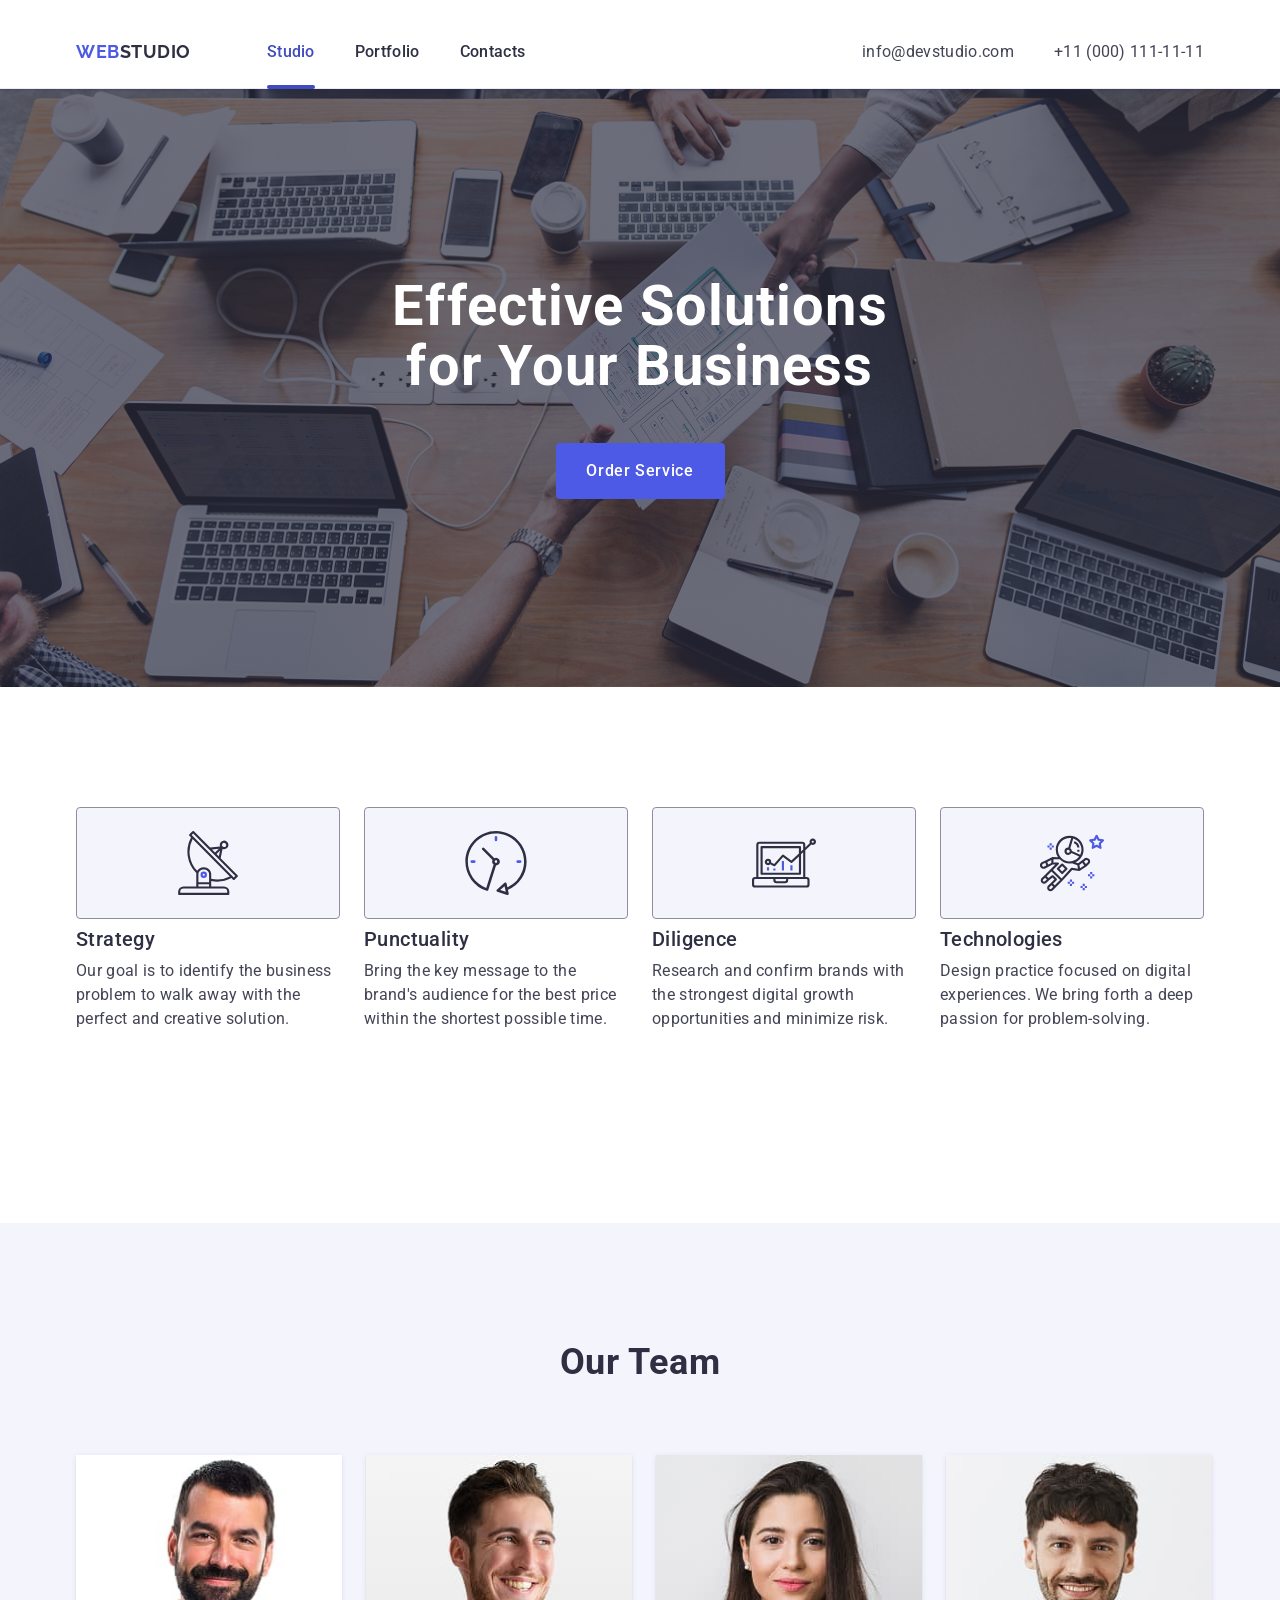
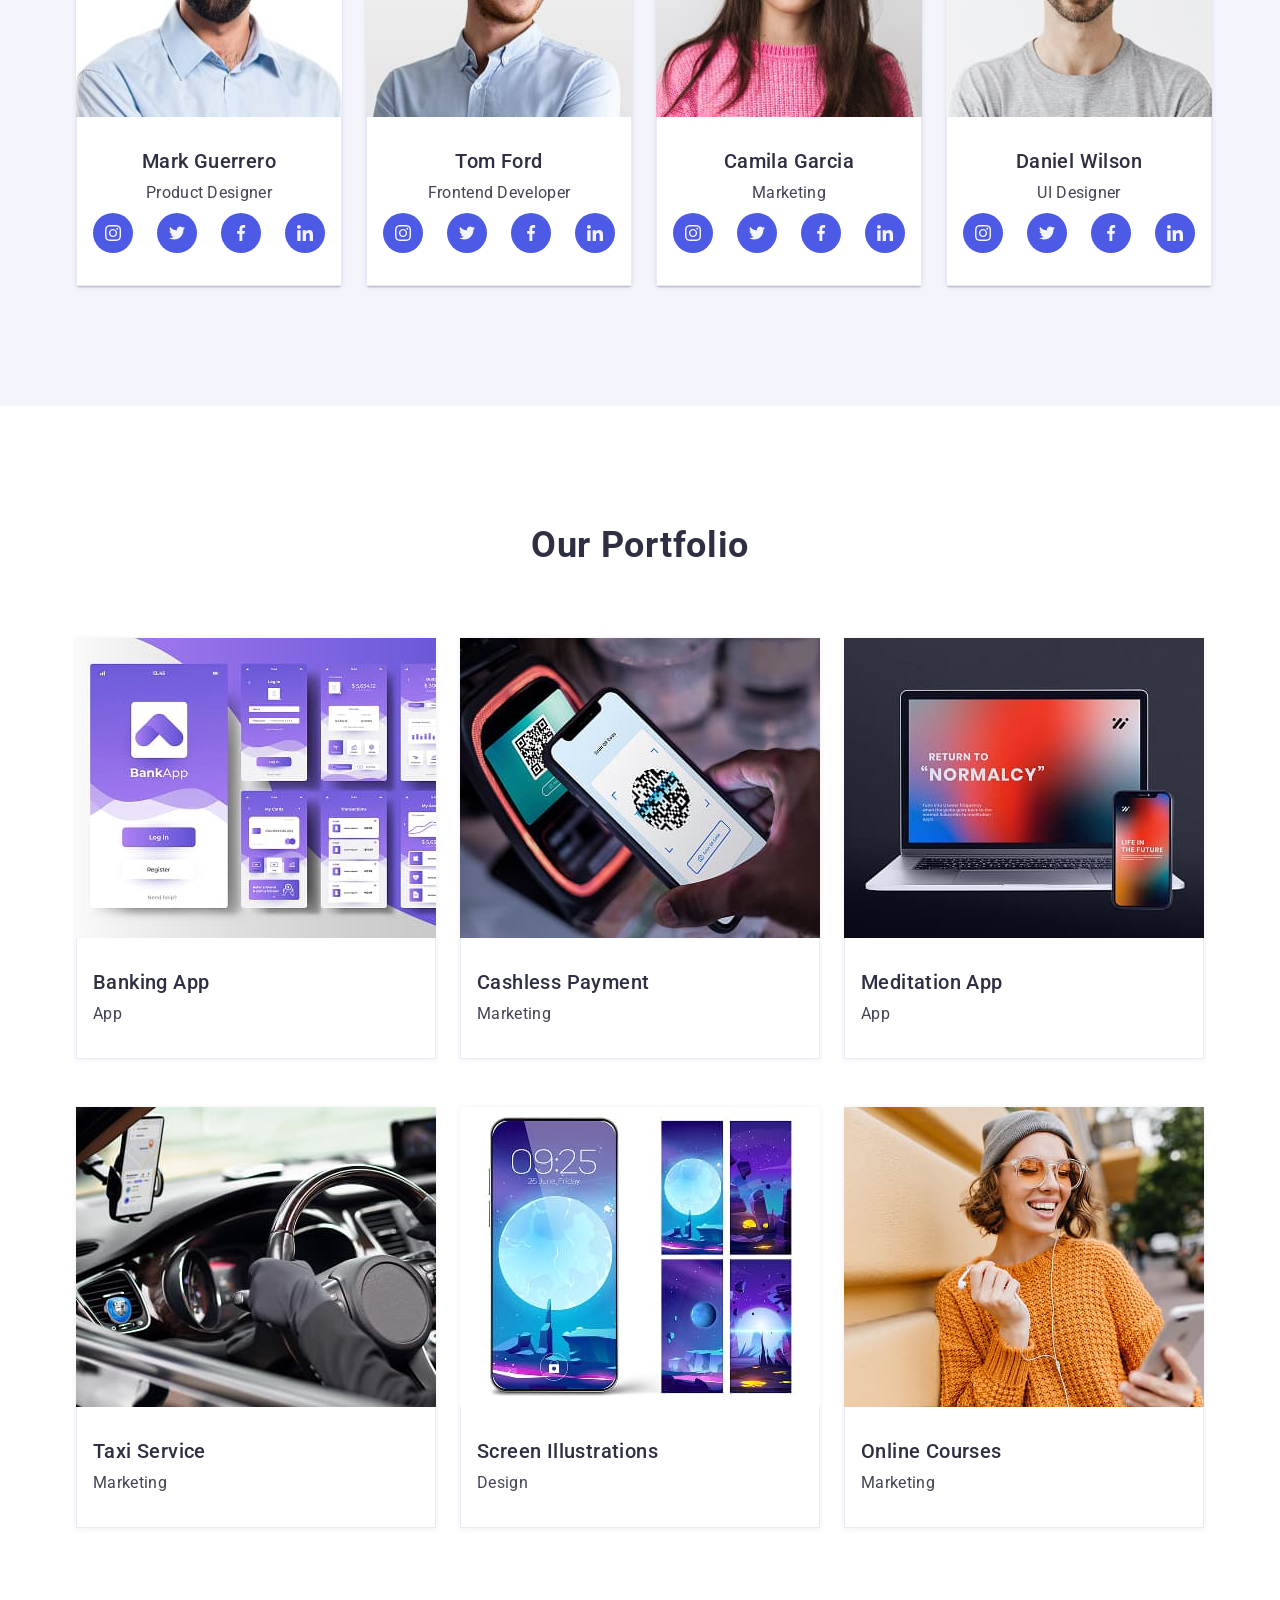
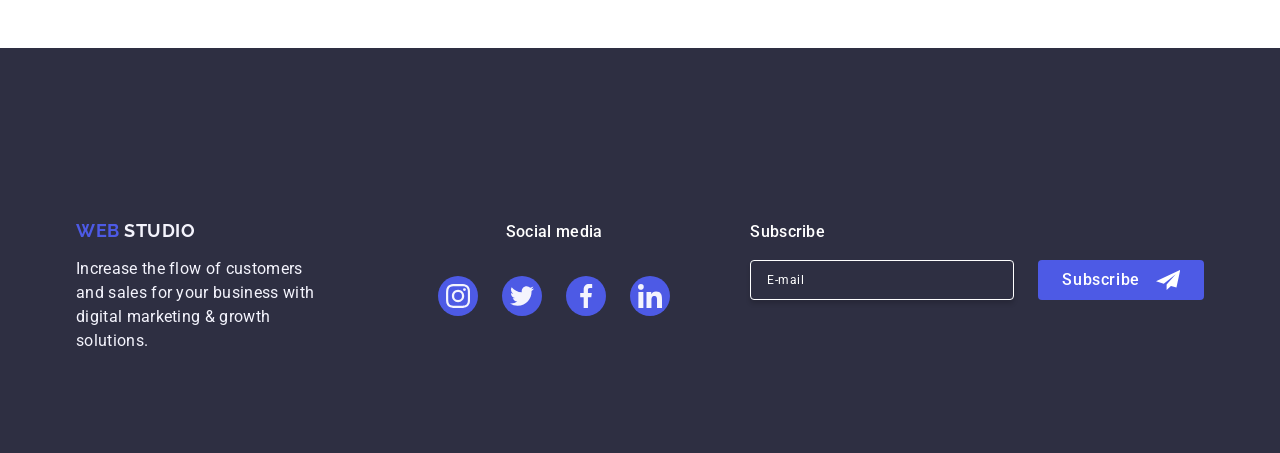
==== commit 19a03726: "update styles and add mobile menu" ====
--- a/index.html
+++ b/index.html
@@ -23,39 +23,74 @@
   <body>
     <header class="header">
       <div class="container container-header">
-        <nav class="nav-container">
-          <a href="./index.html" class="logo header-logo">
-            Web
-            <span>Studio</span>
-          </a>
-          <ul class="nav-list">
-            <li class="nav-item">
-              <a href="./index.html" class="nav-link current">Studio</a>
-            </li>
-            <li class="nav-item"><a href="" class="nav-link">Portfolio</a></li>
-            <li class="nav-item"><a href="" class="nav-link">Contacts</a></li>
-          </ul>
-        </nav>
-
-        <address class="address-nav">
-          <ul class="address-list">
-            <li class="address-item">
-              <a href="mailto:info@devstudio.com" class="contact-link">
-                info@devstudio.com
-              </a>
-            </li>
-            <li class="address-item">
-              <a href="tel:+110001111111" class="contact-link">
-                +11 (000) 111-11-11
-              </a>
-            </li>
-          </ul>
-        </address>
-        <button type="button" class="burger-btn">
-          <svg width="24" height="24" class="burger-icon">
-            <use href="./images/icons.svg#icon-menu"></use>
+        <a href="./index.html" class="logo header-logo">
+          Web
+          <span>Studio</span>
+        </a>
+        <button type="button" class="burger-btn" aria-label="mobile-menu">
+          <svg width="24" height="24" class="menu-icon">
+            <use href="./images/icons.svg#icon-menu" class="burger-icon"></use>
+            <use href="./images/icons.svg#icon-close" class="close-icon"></use>
           </svg>
         </button>
+        <div data-menu class="menu-mobile">
+          <nav class="nav-container">
+            <ul class="nav-list">
+              <li class="nav-item">
+                <a href="./index.html" class="nav-link current">Studio</a>
+              </li>
+              <li class="nav-item">
+                <a href="#portfolio" class="nav-link">Portfolio</a>
+              </li>
+              <li class="nav-item"><a href="" class="nav-link">Contacts</a></li>
+            </ul>
+          </nav>
+
+          <address class="address-nav">
+            <ul class="address-list">
+              <li class="address-item">
+                <a href="mailto:info@devstudio.com" class="contact-link">
+                  info@devstudio.com
+                </a>
+              </li>
+              <li class="address-item">
+                <a href="tel:+110001111111" class="contact-link">
+                  +11 (000) 111-11-11
+                </a>
+              </li>
+            </ul>
+          </address>
+          <ul class="social-media-list">
+            <li class="social-item">
+              <a href="#" class="social-link">
+                <svg width="24" height="24" class="icon">
+                  <use href="./images/icons.svg#icon-instagram"></use>
+                </svg>
+              </a>
+            </li>
+            <li class="social-item">
+              <a href="#" class="social-link">
+                <svg width="24" height="24" class="icon">
+                  <use href="./images/icons.svg#icon-twitter"></use>
+                </svg>
+              </a>
+            </li>
+            <li class="social-item">
+              <a href="#" class="social-link">
+                <svg width="24" height="24" class="icon">
+                  <use href="./images/icons.svg#icon-facebook"></use>
+                </svg>
+              </a>
+            </li>
+            <li class="social-item">
+              <a href="#" class="social-link">
+                <svg width="24" height="24" class="icon">
+                  <use href="./images/icons.svg#icon-linkedin"></use>
+                </svg>
+              </a>
+            </li>
+          </ul>
+        </div>
       </div>
     </header>
 
@@ -224,7 +259,7 @@
                 src="./images/camila.jpg"
                 alt="Camila Garcia"
                 width="320"
-                srcset="./images/camila.jpg 1x, ./images/camila_2x 2x"
+                srcset="./images/camila.jpg 1x, ./images/camila_2x.jpg 2x"
               />
               <div class="text-block">
                 <h3 class="subtitle">Camila Garcia</h3>
@@ -307,7 +342,7 @@
         </div>
       </section>
       <!--Portfolio 4 section-->
-      <section class="section portfolio-section">
+      <section id="portfolio" class="section portfolio-section">
         <div class="container">
           <h2 class="title">Our Portfolio</h2>
           <ul class="portfolio-list">
@@ -331,13 +366,14 @@
                 <p class="text-portfolio">App</p>
               </div>
             </li>
+
             <li class="portfolio-item">
               <div class="img-cointainer">
                 <img
                   src="./images/payment.jpg"
                   alt="cashless payment"
                   width="360"
-                  srcset="./images/payment.jpg 1x, ./images/paiment_2x.jpg 2x"
+                  srcset="./images/payment.jpg 1x, ./images/payment_2x.jpg 2x"
                 />
                 <p class="overlay">
                   14 Stylish and User-Friendly App Design Concepts · Task
@@ -605,5 +641,6 @@
       </div>
     </div>
     <script src="./js/modal.js"></script>
+    <script src="./js/menu.js"></script>
   </body>
 </html>
--- a/css/styles.css
+++ b/css/styles.css
@@ -115,48 +115,146 @@
 /* ---------header---------------- */
 
 .header {
+    position: relative;
     border-bottom: 1px solid var(--border-bottom-color);
     box-shadow: 0px 2px 1px rgba(46, 47, 66, 0.08),
         0px 1px 1px rgba(46, 47, 66, 0.16), 0px 1px 6px rgba(46, 47, 66, 0.08);
+    margin-left: auto;
+    margin-right: auto;
 }
 
 .container-header {
     display: flex;
     align-items: center;
-    justify-content: space-between;
-}
-
-.nav-list,
-.address-nav {
+}
+
+.burger-btn {
     display: none;
 }
 
-.burger-btn {
-    padding: 0;
-    border: none;
-    background-color: transparent;
-}
+.menu-mobile {
+    display: none;
+}
+
+.contact-link {
+    color: #434455;
+}
+
+.address-list {
+    display: flex;
+    flex-direction: column;
+}
+
+.nav-link {
+    color: #2e2f42;
+}
+
+@media screen and (max-width: 767.98px) {
+    .header {
+        max-width: 320px;
+    }
+
+    .container-header {
+        justify-content: space-between;
+    }
+
+    .menu-mobile.is-open {
+        display: block;
+        position: absolute;
+        top: 0;
+        left: -1px;
+        width: 322px;
+        height: 100dvh;
+        z-index: 10;
+        background-color: var(--primary-background-color);
+        padding: 72px 16px 40px;
+    }
+
+    .menu-mobile.is-open .social-media-list {
+        gap: 40px;
+    }
+
+    .burger-btn {
+        padding: 0;
+        border: none;
+        background-color: transparent;
+        display: flex;
+        align-items: center;
+        justify-content: center;
+        z-index: 15;
+    }
+
+    .burger-btn.is-open {
+        border: 1px solid #e7e9fc;
+        border-radius: 50%;
+    }
+
+    .nav-list {
+        display: flex;
+        flex-direction: column;
+        gap: 40px;
+        margin-bottom: 168px;
+        font-size: 36px;
+        font-weight: 700;
+    }
+
+    .address-list {
+
+        gap: 24px;
+        font-size: 20px;
+        line-height: 1.2;
+        letter-spacing: 0.02em;
+        margin-bottom: 48px;
+    }
+
+    .menu-mobile.is-open .nav-link.current {
+        color: #404bbf;
+    }
+
+}
+
+.menu-icon {
+    display: block;
+    fill: #2f2f37;
+}
+
+.burger-btn .close-icon {
+    display: none;
+}
+
+.burger-btn.is-open {
+    width: 24px;
+    height: 24px;
+}
+
+.burger-btn.is-open .close-icon {
+    display: block;
+}
+
+.burger-btn.is-open .menu-icon {
+    width: 8px;
+    height: 8px;
+}
+
+.burger-btn.is-open .burger-icon {
+    display: none;
+}
+
 
 @media screen and (min-width: 768px) {
-    .burger-btn {
-        display: none;
-    }
-
-    .address-nav {
-        font-style: normal;
-        letter-spacing: 0.02em;
-        display: block;
-    }
 
     .nav-container {
         display: flex;
         align-items: center;
     }
-}
-
-.burger-icon {
-    display: block;
-    fill: #2f2f37;
+
+    .menu-mobile .social-media-list {
+        display: none;
+    }
+
+    .header-logo {
+        margin-right: 120px;
+    }
 }
 
 .logo {
@@ -175,12 +273,27 @@
 
 .header-logo {
     padding: 16px 0;
-    display: block;
+    display: inline-flex;
 }
 
 @media screen and (min-width: 768px) {
+    .header {
+        padding-top: 16px;
+
+    }
+
+
     .header-logo {
         margin-right: 120px;
+    }
+
+    .menu-mobile {
+        display: flex;
+        align-items: center;
+    }
+
+    .address-nav {
+        margin-left: auto;
     }
 
     .nav-list {
@@ -190,8 +303,11 @@
     }
 
     .contact-link {
+        font-size: 12px;
+        letter-spacing: 0.04em;
         color: inherit;
         transition: color var(--timing-function);
+
     }
 
     nav .nav-link:hover,
@@ -231,11 +347,29 @@
         color: var(--press-active-color);
     }
 
+    .menu-mobile {
+        display: flex;
+        width: 100%;
+
+    }
+
+    .address-nav {
+        margin-left: auto;
+    }
+
     .address-list {
         display: flex;
+
         flex-direction: column;
         gap: 12px;
-    }
+        font-style: normal;
+        letter-spacing: 0.02em;
+    }
+
+    .menu-mobile .social-media-list {
+        display: none;
+    }
+
 }
 
 @media screen and (min-width: 1158px) {
@@ -250,6 +384,11 @@
     .address-list {
         flex-direction: row;
         gap: 40px;
+    }
+
+    .contact-link {
+        font-size: 16px;
+        letter-spacing: 0.02em;
     }
 }
 
@@ -261,7 +400,7 @@
     padding-top: 72px;
     padding-bottom: 72px;
     text-align: center;
-    max-width: 320px;
+    max-width: 1440px;
     background-image: linear-gradient(rgba(46, 47, 66, 0.7),
             rgba(46, 47, 66, 0.7)),
         url('../images/people_office.jpg');
@@ -304,11 +443,19 @@
     background-color: var(--press-active-color);
 }
 
+
+
 @media (min-resolution: 192dpi) {
     .hero-section {
         background-image: linear-gradient(rgba(46, 47, 66, 0.7),
                 rgba(46, 47, 66, 0.7)),
             url('../images/people_office_2x.jpg');
+    }
+}
+
+@media screen and (min-width: 320px){
+    .hero-section{
+        max-width: 320px;
     }
 }
 
@@ -391,6 +538,8 @@
         margin-right: 24px;
     }
 
+
+
     .feature-item:nth-child(2n) {
         margin-right: 0;
     }
@@ -398,6 +547,8 @@
     .feature-item:nth-last-child(-n + 2) {
         margin-bottom: 0;
     }
+
+
 }
 
 @media screen and (min-width: 1158px) {
@@ -407,6 +558,7 @@
     }
 
     .feature-item {
+        font-weight: 400;
         flex-basis: calc((100% - 72px) / 4);
     }
 
@@ -442,6 +594,9 @@
 .team-list {
     margin-left: auto;
     margin-right: auto;
+    display: flex;
+    flex-direction: column;
+    gap: 72px;
 }
 
 .team-item {
@@ -455,7 +610,7 @@
 
 @media screen and (min-width: 768px) {
     .team-list {
-        display: flex;
+        flex-direction: row;
         flex-wrap: wrap;
         gap: 64px 24px;
     }
@@ -469,7 +624,7 @@
     }
 
     .feature-item .subtitle {
-        text-align: center;
+        text-align: left;
     }
 }
 
@@ -490,7 +645,7 @@
 .team-section .subtitle {
     text-transform: capitalize;
     font-size: 20px;
-    padding-bottom: 8px;
+
 }
 
 .team-section .team-list {
@@ -556,6 +711,10 @@
         flex-basis: calc((100% - 72px) / 4);
     }
 
+    .text-features {
+        font-weight: 400;
+    }
+
 }
 
 /* -----Portfolio ---------*/
@@ -598,8 +757,8 @@
     border-top: none;
 }
 
-.text-block>.subtitle {
-    text-align: start;
+.portfolio-item .subtitle {
+    text-align: left;
     font-size: 20px;
 }
 
